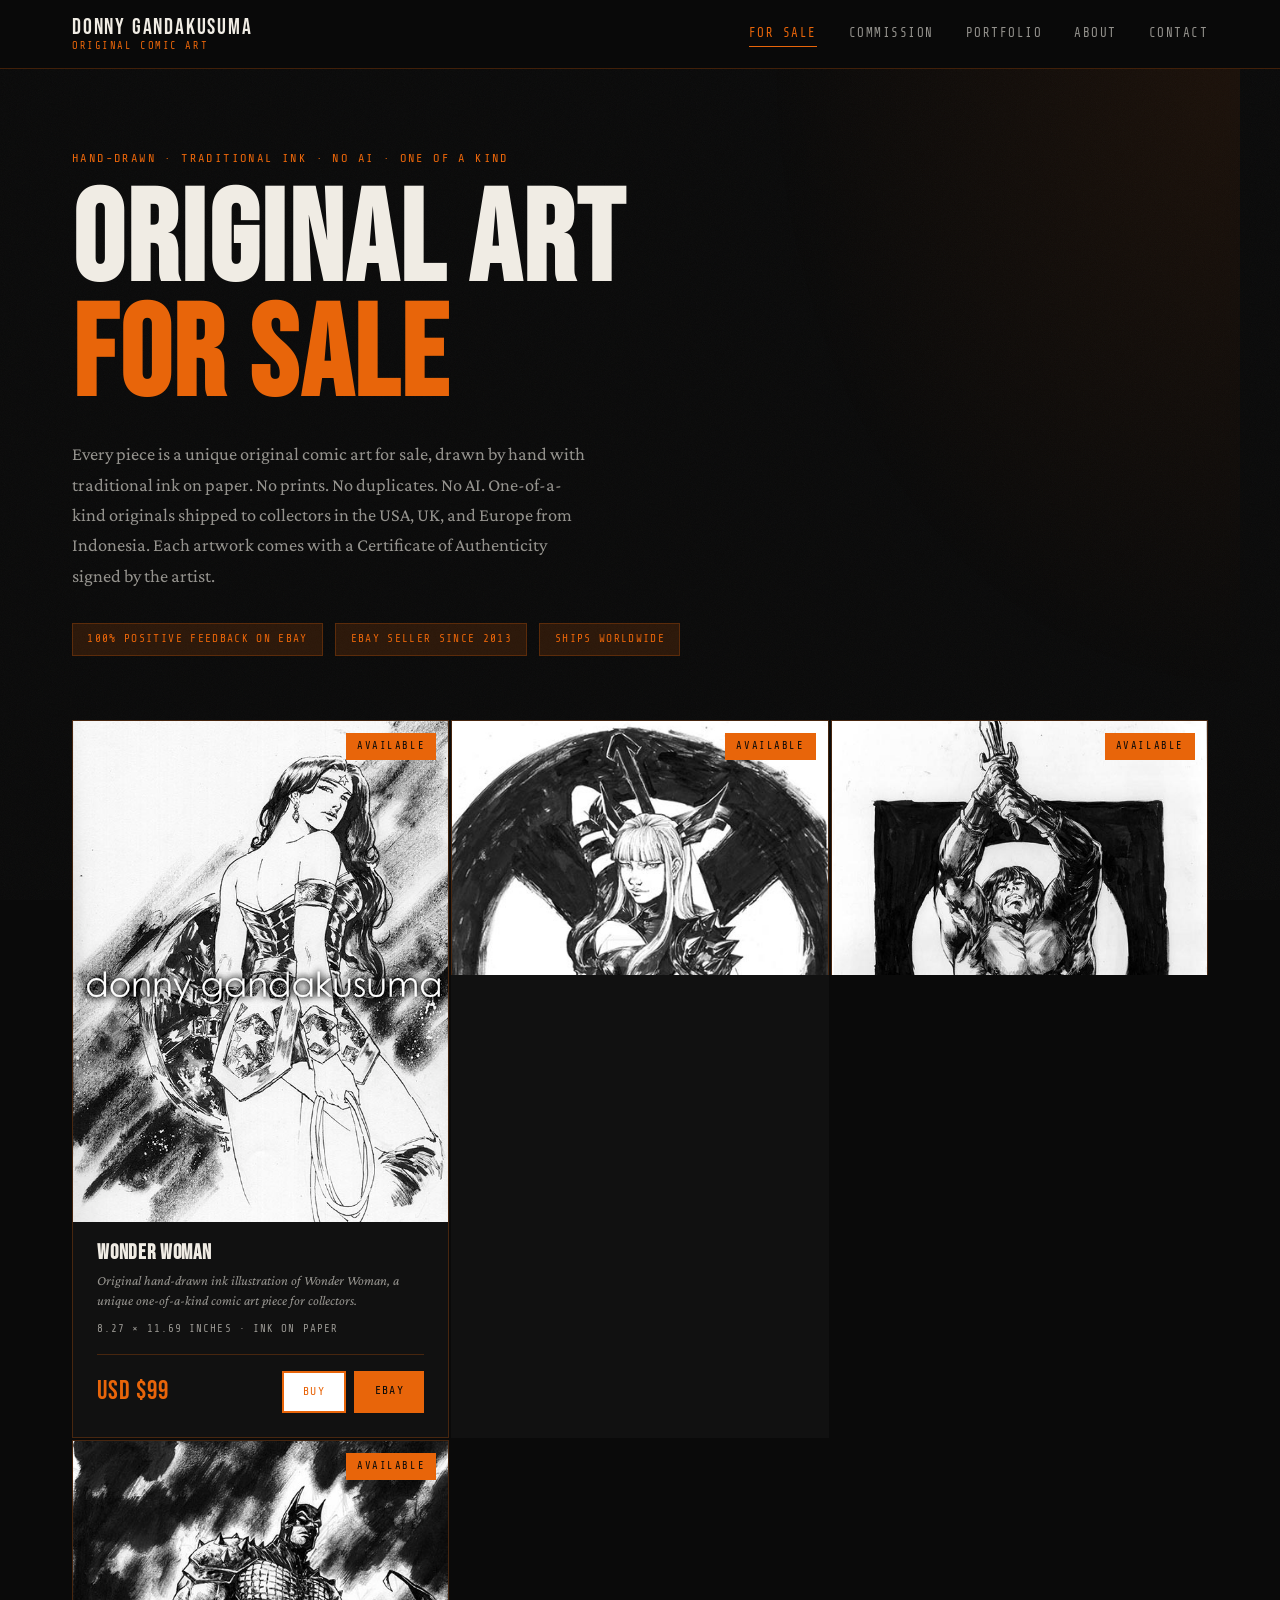
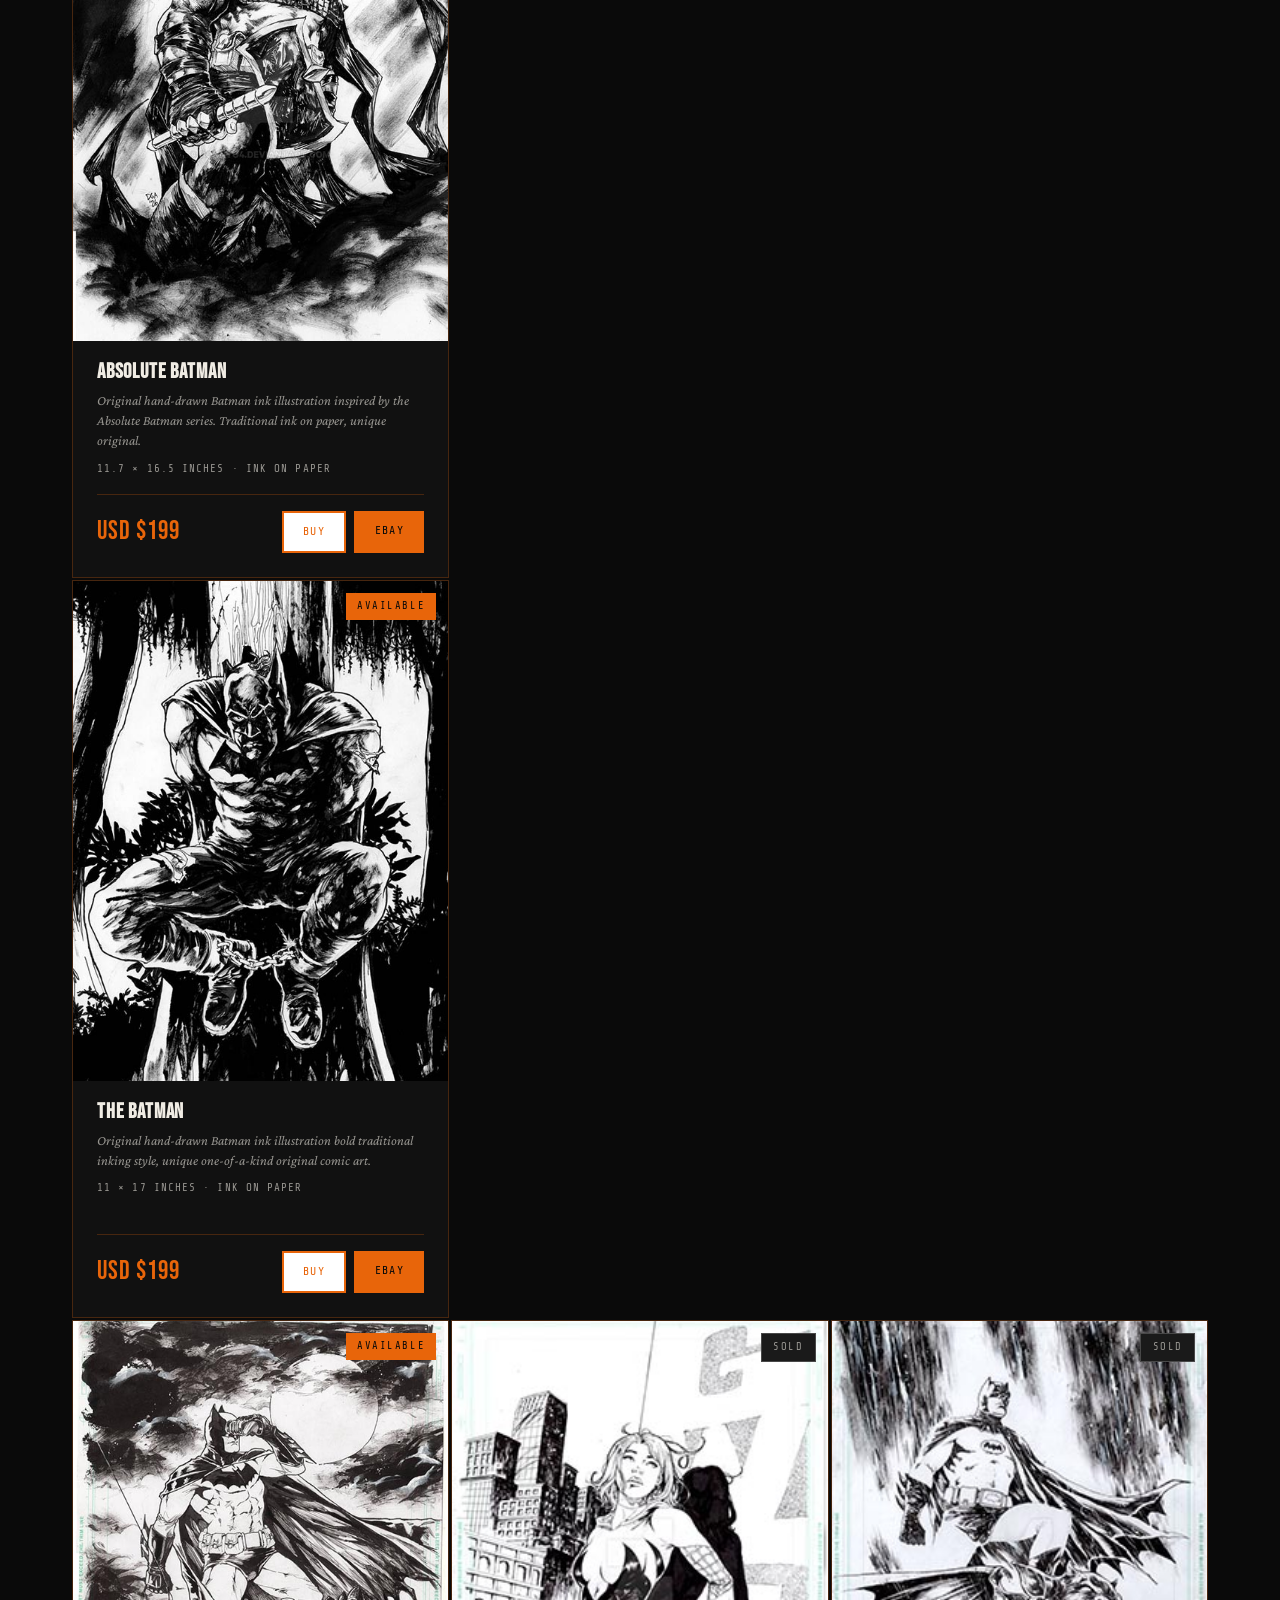
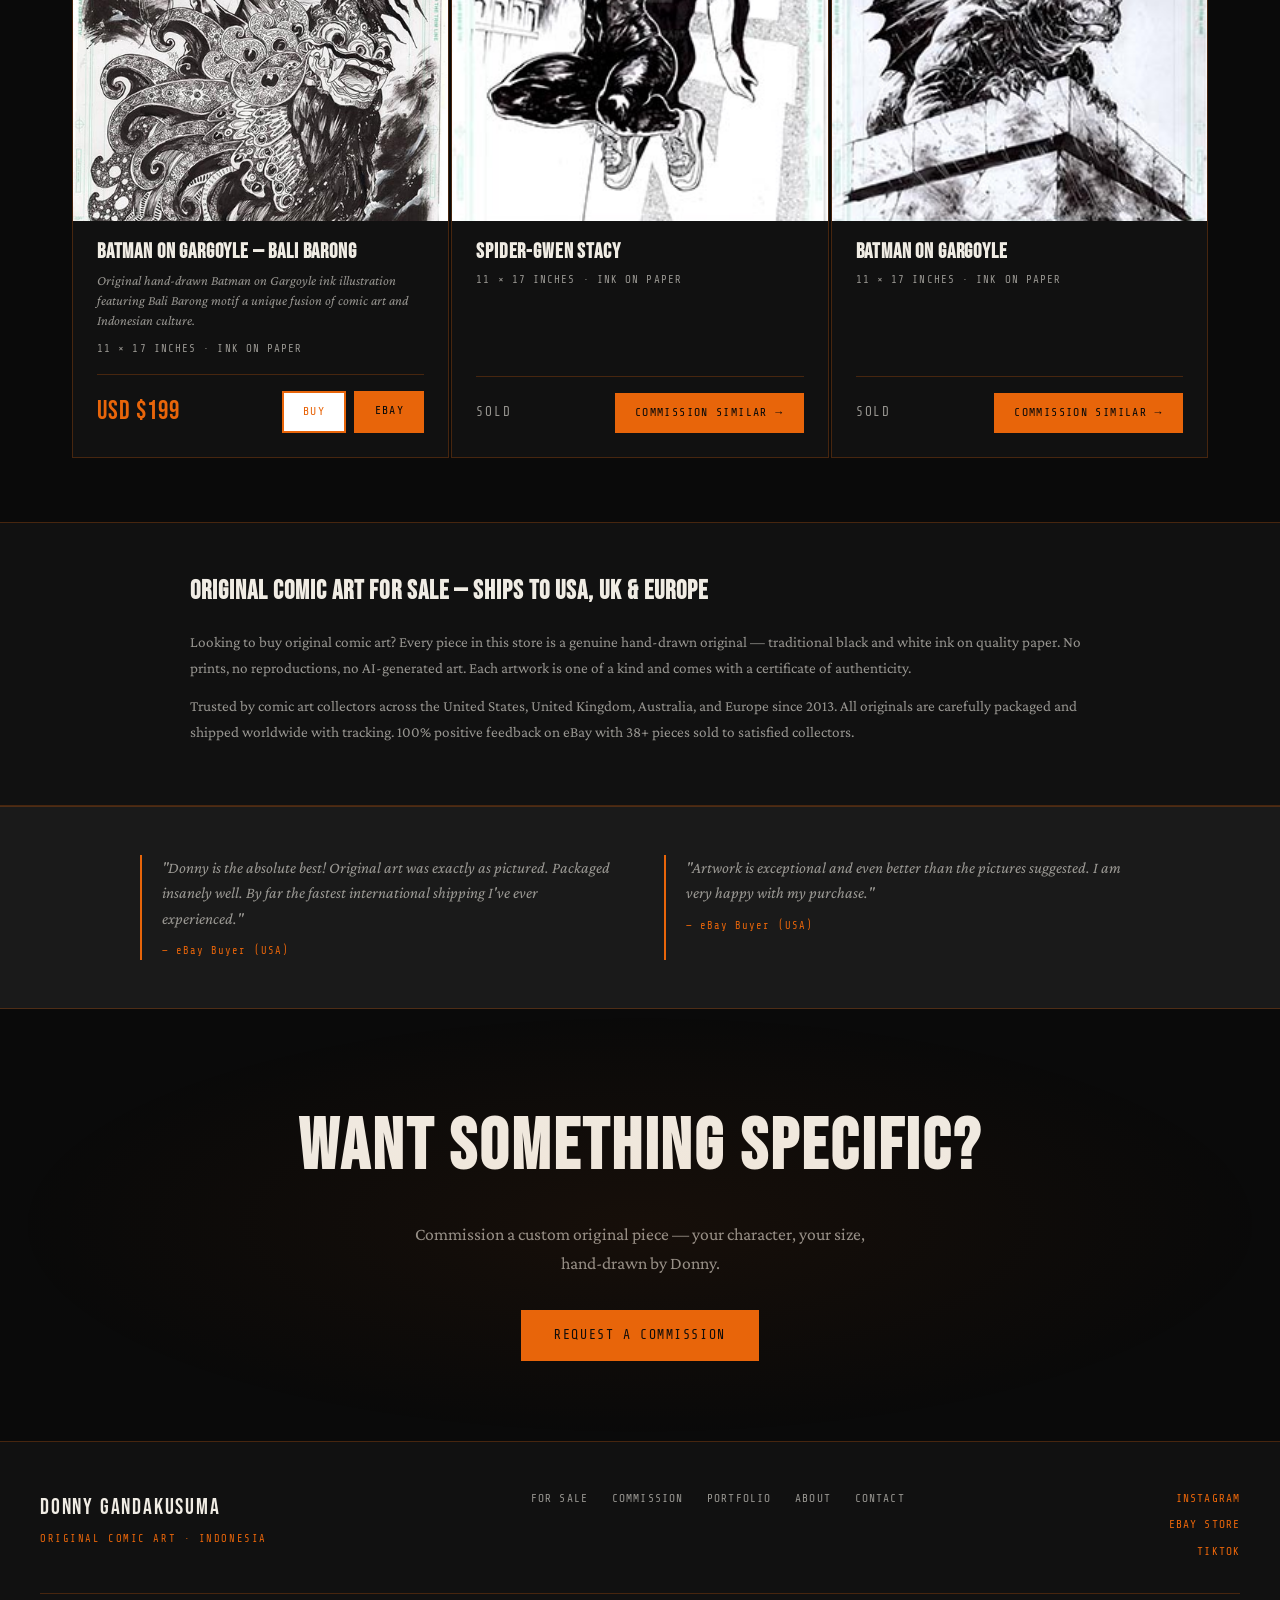
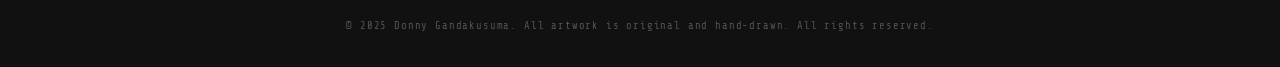
==== index.html @ 8a9cb4d5 "Add files via upload" ====
<!DOCTYPE html>
<html lang="en">
<head>
<meta charset="UTF-8">
<meta name="viewport" content="width=device-width, initial-scale=1.0">
<meta name="description" content="Buy original comic art for sale — hand-drawn ink illustrations by Donny Gandakusuma. Batman, Conan, Red Sonja, Supergirl and more. One-of-a-kind originals shipped to USA, UK and Europe. eBay seller since 2013 with 100% positive feedback.">
<meta name="keywords" content="original comic art for sale, buy comic art, hand drawn comic art, original ink art, batman original art, conan original art, red sonja art, superhero original art, comic art collector, traditional ink art, original art USA, original art Europe, commission comic art, donny gandakusuma">
<link rel="canonical" href="https://www.donnygandakusuma.com/">
<meta property="og:title" content="Original Comic Art For Sale | Donny Gandakusuma">
<meta property="og:description" content="Buy original hand-drawn comic art — Batman, Conan, Red Sonja and more. One-of-a-kind ink originals. Ships to USA, UK and Europe.">
<meta property="og:url" content="https://www.donnygandakusuma.com/">
<meta property="og:type" content="website">
<meta property="og:title" content="Donny Gandakusuma — Original Comic Art">
<meta property="og:description" content="Hand-drawn original ink art for collectors. No AI. No prints. One of a kind.">
<meta property="og:image" content="https://donnyg4.github.io/donnygandakusuma.com/images/batman-gargoyle.jpg">
<title>Original Comic Art For Sale | Hand-Drawn Ink Art | Donny Gandakusuma</title>

<link rel="icon" type="image/png" href="images/favicon.png">

<link rel="preconnect" href="https://fonts.googleapis.com">
<link href="https://fonts.googleapis.com/css2?family=Bebas+Neue&family=Crimson+Pro:ital,wght@0,400;0,600;1,400&family=Share+Tech+Mono&display=swap" rel="stylesheet">
<link rel="stylesheet" href="style.css">
<script async src="https://www.googletagmanager.com/gtag/js?id=G-JY4FN2Z0T6"></script>
<script>
  window.dataLayer = window.dataLayer || [];
  function gtag(){dataLayer.push(arguments);}
  gtag('js', new Date());
  gtag('config', 'G-JY4FN2Z0T6');
</script>
</head>
<body>

<div class="noise"></div>

<header>
  <div class="header-inner">
    <a href="index.html" class="logo">
      <span class="logo-main">DONNY GANDAKUSUMA</span>
      <span class="logo-sub">Original Comic Art</span>
    </a>
    <nav>
      <a href="index.html" class="active">For Sale</a>
      <a href="commission.html">Commission</a>
      <a href="portfolio.html">Portfolio</a>
      <a href="about.html">About</a>
      <a href="contact.html">Contact</a>
    </nav>
    <button class="nav-toggle" id="navToggle" aria-label="Open menu">☰</button>
  </div>
  <nav class="mobile-nav" id="mobileNav">
    <a href="index.html">For Sale</a>
    <a href="commission.html">Commission</a>
    <a href="portfolio.html">Portfolio</a>
    <a href="about.html">About</a>
    <a href="contact.html">Contact</a>
  </nav>
</header>

<main>
  <section class="hero">
    <div class="hero-text">
      <p class="hero-label">Hand-drawn · Traditional Ink · No AI · One of a kind</p>
      <h1>Original Art<br><span class="accent">For Sale</span></h1>
      <p class="hero-desc">Every piece is a unique original comic art for sale, drawn by hand with traditional ink on paper. No prints. No duplicates. No AI. One-of-a-kind originals shipped to collectors in the USA, UK, and Europe from Indonesia. Each artwork comes with a Certificate of Authenticity signed by the artist.</p>
    </div>
    <div class="hero-badges">
      <span>100% Positive Feedback on eBay</span>
      <span>eBay Seller Since 2013</span>
      <span>Ships Worldwide</span>
    </div>
  </section>

  <section class="sale-grid">

    <article class="art-card">
      <div class="art-img-wrap">
        <img src="images/Wonder Woman Original Art small.jpg" alt="Wonder Woman original comic art for sale — hand-drawn ink illustration by Donny Gandakusuma" loading="lazy">
        <span class="badge available">Available</span>
      </div>
      <div class="art-info">
        <h2>Wonder Woman</h2>
        <p class="art-desc">Original hand-drawn ink illustration of Wonder Woman, a unique one-of-a-kind comic art piece for collectors.</p>
        <p class="art-size">8.27 × 11.69 inches · Ink on paper</p>
        <div class="art-footer">
          <span class="price">USD $99</span>
          <div class="buy-btns">
            <a href="https://wa.me/628170910308?text=Hi%20Donny%2C%20I%27m%20interested%20in%20purchasing%20Wonder%20Woman%20original%20art." target="_blank" class="btn btn-wa">Buy</a>
            <a href="https://www.ebay.com/usr/donnygandakusuma" target="_blank" class="btn btn-ebay">eBay</a>
          </div>
        </div>
      </div>
    </article>

    <article class="art-card">
      <div class="art-img-wrap">
        <img src="images/magik.jpg" alt="Magik original comic art for sale — hand-drawn ink illustration by Donny Gandakusuma" loading="lazy">
        <span class="badge available">Available</span>
      </div>
      <div class="art-info">
        <h2>MAGIK</h2>
        <p class="art-desc">Original hand-drawn ink illustration of Magik (Illyana Rasputin) a unique one-of-a-kind comic art piece for collectors.</p>
        <p class="art-size">11.7 × 16.5 inches · Ink on paper</p>
        <div class="art-footer">
          <span class="price">USD $199</span>
          <div class="buy-btns">
            <a href="https://wa.me/628170910308?text=Hi%20Donny%2C%20I%27m%20interested%20in%20purchasing%20MAGIK%20original%20art." target="_blank" class="btn btn-wa">Buy</a>
            <a href="https://www.ebay.com/usr/donnygandakusuma" target="_blank" class="btn btn-ebay">eBay</a>
          </div>
        </div>
      </div>
    </article>

    <article class="art-card">
      <div class="art-img-wrap">
        <img src="images/conan.jpg" alt="Conan The Barbarian original comic art for sale — traditional ink on paper by Donny Gandakusuma" loading="lazy">
        <span class="badge available">Available</span>
      </div>
      <div class="art-info">
        <h2>Conan The Barbarian</h2>
        <p class="art-desc">Original hand-drawn ink illustration of Conan The Barbarian traditional black and white comic art, one of a kind.</p>
        <p class="art-size">11.7 × 16.5 inches · Ink on paper</p>
        <div class="art-footer">
          <span class="price">USD $199</span>
          <div class="buy-btns">
            <a href="https://wa.me/628170910308?text=Hi%20Donny%2C%20I%27m%20interested%20in%20purchasing%20Conan%20The%20Barbarian%20original%20art." target="_blank" class="btn btn-wa">Buy</a>
            <a href="https://www.ebay.com/usr/donnygandakusuma" target="_blank" class="btn btn-ebay">eBay</a>
          </div>
        </div>
      </div>
    </article>

    <article class="art-card">
      <div class="art-img-wrap">
        <img src="images/absolute-batman.jpg" alt="Absolute Batman original comic art for sale — hand-drawn ink illustration by Donny Gandakusuma" loading="lazy">
        <span class="badge available">Available</span>
      </div>
      <div class="art-info">
        <h2>Absolute Batman</h2>
        <p class="art-desc">Original hand-drawn Batman ink illustration inspired by the Absolute Batman series. Traditional ink on paper, unique original.</p>
        <p class="art-size">11.7 × 16.5 inches · Ink on paper</p>
        <div class="art-footer">
          <span class="price">USD $199</span>
          <div class="buy-btns">
            <a href="https://wa.me/628170910308?text=Hi%20Donny%2C%20I%27m%20interested%20in%20purchasing%20Absolute%20Batman%20original%20art." target="_blank" class="btn btn-wa">Buy</a>
            <a href="https://www.ebay.com/usr/donnygandakusuma" target="_blank" class="btn btn-ebay">eBay</a>
          </div>
        </div>
      </div>
    </article>

    <article class="art-card">
      <div class="art-img-wrap">
        <img src="images/supergirl.jpg" alt="Supergirl and Krypto original comic art for sale — traditional ink drawing by Donny Gandakusuma" loading="lazy">
        <span class="badge available">Available</span>
      </div>
      <div class="art-info">
        <h2>Supergirl &amp; Krypto</h2>
        <p class="art-desc">Original hand-drawn ink illustration of Supergirl and Krypto the Super-Dog unique original comic art for collectors.</p>
        <p class="art-size">11.7 × 16.5 inches · Ink on paper</p>
        <div class="art-footer">
          <span class="price">USD $199</span>
          <div class="buy-btns">
            <a href="https://wa.me/628170910308?text=Hi%20Donny%2C%20I%27m%20interested%20in%20purchasing%20Supergirl%20%26%20Krypto%20original%20art." target="_blank" class="btn btn-wa">Buy</a>
            <a href="https://www.ebay.com/usr/donnygandakusuma" target="_blank" class="btn btn-ebay">eBay</a>
          </div>
        </div>
      </div>
    </article>

    <article class="art-card">
      <div class="art-img-wrap">
        <img src="images/red-sonja.jpg" alt="Red Sonja original comic art for sale — hand-drawn ink illustration by Donny Gandakusuma" loading="lazy">
        <span class="badge available">Available</span>
      </div>
      <div class="art-info">
        <h2>Red Sonja</h2>
        <p class="art-desc">Original hand-drawn Red Sonja ink illustration traditional comic art style, unique original piece for fantasy and comic art collectors.</p>
        <p class="art-size">11 × 17 inches · Ink on paper</p>
        <div class="art-footer">
          <span class="price">USD $199</span>
          <div class="buy-btns">
            <a href="https://wa.me/628170910308?text=Hi%20Donny%2C%20I%27m%20interested%20in%20purchasing%20Red%20Sonja%20original%20art." target="_blank" class="btn btn-wa">Buy</a>
            <a href="https://www.ebay.com/usr/donnygandakusuma" target="_blank" class="btn btn-ebay">eBay</a>
          </div>
        </div>
      </div>
    </article>

    <article class="art-card">
      <div class="art-img-wrap">
        <img src="images/the-batman.jpg" alt="The Batman original comic art for sale — traditional ink on paper by Donny Gandakusuma" loading="lazy">
        <span class="badge available">Available</span>
      </div>
      <div class="art-info">
        <h2>The Batman</h2>
        <p class="art-desc">Original hand-drawn Batman ink illustration bold traditional inking style, unique one-of-a-kind original comic art.</p>
        <p class="art-size">11 × 17 inches · Ink on paper</p>
        <div class="art-footer">
          <span class="price">USD $199</span>
          <div class="buy-btns">
            <a href="https://wa.me/628170910308?text=Hi%20Donny%2C%20I%27m%20interested%20in%20purchasing%20The%20Batman%20original%20art." target="_blank" class="btn btn-wa">Buy</a>
            <a href="https://www.ebay.com/usr/donnygandakusuma" target="_blank" class="btn btn-ebay">eBay</a>
          </div>
        </div>
      </div>
    </article>

    <article class="art-card">
      <div class="art-img-wrap">
        <img src="images/wonder-woman.jpg" alt="Wonder Woman Golden Age original comic art for sale — hand-drawn ink by Donny Gandakusuma" loading="lazy">
        <span class="badge available">Available</span>
      </div>
      <div class="art-info">
        <h2>Wonder Woman — Golden Age</h2>
        <p class="art-desc">Original hand-drawn Wonder Woman ink illustration in Golden Age style unique original comic art for DC collectors.</p>
        <p class="art-size">11 × 17 inches · Ink on paper</p>
        <div class="art-footer">
          <span class="price">USD $199</span>
          <div class="buy-btns">
            <a href="https://wa.me/628170910308?text=Hi%20Donny%2C%20I%27m%20interested%20in%20purchasing%20Wonder%20Woman%20Golden%20Age%20original%20art." target="_blank" class="btn btn-wa">Buy</a>
            <a href="https://www.ebay.com/usr/donnygandakusuma" target="_blank" class="btn btn-ebay">eBay</a>
          </div>
        </div>
      </div>
    </article>

    <article class="art-card">
      <div class="art-img-wrap">
        <img src="images/batman-manbat.jpg" alt="Batman vs Man-Bat original comic art for sale — traditional ink drawing by Donny Gandakusuma" loading="lazy">
        <span class="badge available">Available</span>
      </div>
      <div class="art-info">
        <h2>Batman vs Man-Bat</h2>
        <p class="art-desc">Original hand-drawn Batman vs Man-Bat action scene traditional ink on paper, dynamic original comic art for collectors.</p>
        <p class="art-size">11 × 17 inches · Ink on paper</p>
        <div class="art-footer">
          <span class="price">USD $199</span>
          <div class="buy-btns">
            <a href="https://wa.me/628170910308?text=Hi%20Donny%2C%20I%27m%20interested%20in%20purchasing%20Batman%20vs%20Man-Bat%20original%20art." target="_blank" class="btn btn-wa">Buy</a>
            <a href="https://www.ebay.com/usr/donnygandakusuma" target="_blank" class="btn btn-ebay">eBay</a>
          </div>
        </div>
      </div>
    </article>

    <article class="art-card">
      <div class="art-img-wrap">
        <img src="images/batman-barong.jpg" alt="Batman on Gargoyle Bali Barong original comic art for sale — hand-drawn ink by Donny Gandakusuma" loading="lazy">
        <span class="badge available">Available</span>
      </div>
      <div class="art-info">
        <h2>Batman on Gargoyle — Bali Barong</h2>
        <p class="art-desc">Original hand-drawn Batman on Gargoyle ink illustration featuring Bali Barong motif a unique fusion of comic art and Indonesian culture.</p>
        <p class="art-size">11 × 17 inches · Ink on paper</p>
        <div class="art-footer">
          <span class="price">USD $199</span>
          <div class="buy-btns">
            <a href="https://wa.me/628170910308?text=Hi%20Donny%2C%20I%27m%20interested%20in%20purchasing%20Batman%20on%20Gargoyle%20Bali%20Barong%20original%20art." target="_blank" class="btn btn-wa">Buy</a>
            <a href="https://www.ebay.com/usr/donnygandakusuma" target="_blank" class="btn btn-ebay">eBay</a>
          </div>
        </div>
      </div>
    </article>

    <article class="art-card sold-card">
      <div class="art-img-wrap">
        <img src="images/spider-gwen.jpg" alt="Spider-Gwen Stacy original comic art — hand-drawn ink illustration by Donny Gandakusuma" loading="lazy">
        <span class="badge sold">Sold</span>
      </div>
      <div class="art-info">
        <h2>Spider-Gwen Stacy</h2>
        <p class="art-size">11 × 17 inches · Ink on paper</p>
        <div class="art-footer">
          <span class="price sold-price">SOLD</span>
          <a href="commission.html" class="btn btn-ebay">Commission Similar →</a>
        </div>
      </div>
    </article>

    <article class="art-card sold-card">
      <div class="art-img-wrap">
        <img src="images/batman-gargoyle.jpg" alt="Batman on Gargoyle Hellboy Head original comic art — traditional ink by Donny Gandakusuma" loading="lazy">
        <span class="badge sold">Sold</span>
      </div>
      <div class="art-info">
        <h2>Batman on Gargoyle</h2>
        <p class="art-size">11 × 17 inches · Ink on paper</p>
        <div class="art-footer">
          <span class="price sold-price">SOLD</span>
          <a href="commission.html" class="btn btn-ebay">Commission Similar →</a>
        </div>
      </div>
    </article>

  </section>

  <section class="seo-text">
    <div class="seo-inner">
      <h2>Original Comic Art For Sale — Ships to USA, UK &amp; Europe</h2>
      <p>Looking to buy original comic art? Every piece in this store is a genuine hand-drawn original — traditional black and white ink on quality paper. No prints, no reproductions, no AI-generated art. Each artwork is one of a kind and comes with a certificate of authenticity.</p>
      <p>Trusted by comic art collectors across the United States, United Kingdom, Australia, and Europe since 2013. All originals are carefully packaged and shipped worldwide with tracking. 100% positive feedback on eBay with 38+ pieces sold to satisfied collectors.</p>
    </div>
  </section>

  <section class="trust-strip">
    <div class="trust-inner">
      <blockquote>"Donny is the absolute best! Original art was exactly as pictured. Packaged insanely well. By far the fastest international shipping I've ever experienced."<cite>— eBay Buyer (USA)</cite></blockquote>
      <blockquote>"Artwork is exceptional and even better than the pictures suggested. I am very happy with my purchase."<cite>— eBay Buyer (USA)</cite></blockquote>
    </div>
  </section>

  <section class="cta-band">
    <h2>Want something specific?</h2>
    <p>Commission a custom original piece — your character, your size, hand-drawn by Donny.</p>
    <a href="commission.html" class="btn btn-large">Request a Commission</a>
  </section>

</main>

<footer>
  <div class="footer-inner">
    <div class="footer-brand">
      <span class="logo-main">DONNY GANDAKUSUMA</span>
      <span class="logo-sub">Original Comic Art · Indonesia</span>
    </div>
    <div class="footer-links">
      <a href="index.html">For Sale</a>
      <a href="commission.html">Commission</a>
      <a href="portfolio.html">Portfolio</a>
      <a href="about.html">About</a>
      <a href="contact.html">Contact</a>
    </div>
    <div class="footer-social">
      <a href="https://www.instagram.com/donnygandakusuma" target="_blank">Instagram</a>
      <a href="https://www.ebay.com/usr/donnygandakusuma" target="_blank">eBay Store</a>
      <a href="https://www.tiktok.com/@donny.gandakusuma" target="_blank">TikTok</a>
    </div>
  </div>
  <p class="footer-copy">© 2025 Donny Gandakusuma. All artwork is original and hand-drawn. All rights reserved.</p>
</footer>

<script>
document.addEventListener('DOMContentLoaded', function() {
  var btn = document.getElementById('navToggle');
  var nav = document.getElementById('mobileNav');
  if (btn && nav) {
    btn.addEventListener('click', function(e) {
      e.stopPropagation();
      nav.classList.toggle('open');
    });
    document.addEventListener('click', function(e) {
      if (!nav.contains(e.target) && e.target !== btn) {
        nav.classList.remove('open');
      }
    });
  }
});
</script>
</body>
</html>
---- style.css ----
/* ============================================
   DONNY GANDAKUSUMA — ORIGINAL COMIC ART
   Dark theme · Black & Orange · Comic Ink Style
   ============================================ */

:root {
  --black:    #0a0a0a;
  --black2:   #111111;
  --black3:   #1a1a1a;
  --orange:   #e8650a;
  --orange2:  #ff7a1a;
  --orange-dim: rgba(232, 101, 10, 0.15);
  --white:    #f0ece4;
  --white-dim: rgba(240, 236, 228, 0.6);
  --border:   rgba(232, 101, 10, 0.25);
  --font-display: 'Bebas Neue', sans-serif;
  --font-body:    'Crimson Pro', Georgia, serif;
  --font-mono:    'Share Tech Mono', monospace;
}

*, *::before, *::after { box-sizing: border-box; margin: 0; padding: 0; }

html { scroll-behavior: smooth; }

body {
  background: var(--black);
  color: var(--white);
  font-family: var(--font-body);
  font-size: 18px;
  line-height: 1.65;
  min-height: 100vh;
  overflow-x: hidden;
}

/* Noise texture overlay */
.noise {
  position: fixed;
  inset: 0;
  pointer-events: none;
  z-index: 0;
  opacity: 0.035;
  background-image: url("data:image/svg+xml,%3Csvg viewBox='0 0 256 256' xmlns='http://www.w3.org/2000/svg'%3E%3Cfilter id='noise'%3E%3CfeTurbulence type='fractalNoise' baseFrequency='0.9' numOctaves='4' stitchTiles='stitch'/%3E%3C/filter%3E%3Crect width='100%25' height='100%25' filter='url(%23noise)'/%3E%3C/svg%3E");
  background-size: 200px 200px;
}

img { display: block; max-width: 100%; }
a { color: inherit; text-decoration: none; }

.accent { color: var(--orange); }

/* ============================================
   HEADER
   ============================================ */

header {
  position: sticky;
  top: 0;
  z-index: 999;
  background: rgba(10, 10, 10, 0.95);
  backdrop-filter: blur(10px);
  border-bottom: 1px solid var(--border);
}

.header-inner {
  max-width: 1200px;
  margin: 0 auto;
  padding: 1rem 2rem;
  display: flex;
  align-items: center;
  justify-content: space-between;
  gap: 2rem;
}

.logo {
  display: flex;
  flex-direction: column;
  line-height: 1.1;
  flex-shrink: 0;
}

.logo-main {
  font-family: var(--font-display);
  font-size: 1.4rem;
  letter-spacing: 0.08em;
  color: var(--white);
}

.logo-sub {
  font-family: var(--font-mono);
  font-size: 0.65rem;
  color: var(--orange);
  letter-spacing: 0.15em;
  text-transform: uppercase;
}

header nav {
  display: flex;
  gap: 2rem;
  align-items: center;
}

header nav a {
  font-family: var(--font-mono);
  font-size: 0.78rem;
  letter-spacing: 0.12em;
  text-transform: uppercase;
  color: var(--white-dim);
  transition: color 0.2s;
  position: relative;
  padding-bottom: 2px;
}

header nav a::after {
  content: '';
  position: absolute;
  bottom: -2px;
  left: 0; right: 0;
  height: 1px;
  background: var(--orange);
  transform: scaleX(0);
  transition: transform 0.2s;
}

header nav a:hover,
header nav a.active {
  color: var(--orange);
}

header nav a.active::after,
header nav a:hover::after {
  transform: scaleX(1);
}

.nav-toggle {
  display: none;
  background: none;
  border: 1px solid var(--border);
  color: var(--white);
  font-size: 1.2rem;
  cursor: pointer;
  padding: 0.4rem 0.7rem;
  border-radius: 3px;
  position: relative;
  z-index: 200;
  min-width: 44px;
  min-height: 44px;
  -webkit-tap-highlight-color: transparent;
}

.mobile-nav {
  display: none;
  flex-direction: column;
  background: var(--black2);
  border-top: 1px solid var(--border);
  padding: 1rem 2rem;
  gap: 1rem;
}

.mobile-nav.open { display: flex; }

.mobile-nav a {
  font-family: var(--font-mono);
  font-size: 0.85rem;
  letter-spacing: 0.1em;
  text-transform: uppercase;
  color: var(--white-dim);
  padding: 0.5rem 0;
  border-bottom: 1px solid var(--border);
}

.mobile-nav a:hover { color: var(--orange); }

/* ============================================
   HERO
   ============================================ */

.hero {
  max-width: 1200px;
  margin: 0 auto;
  padding: 5rem 2rem 3rem;
  position: relative;
}

.hero::before {
  content: '';
  position: absolute;
  top: 0; right: 0;
  width: 40%;
  height: 100%;
  background: radial-gradient(ellipse at top right, rgba(232, 101, 10, 0.08) 0%, transparent 70%);
  pointer-events: none;
}

.hero-label {
  font-family: var(--font-mono);
  font-size: 0.75rem;
  letter-spacing: 0.2em;
  text-transform: uppercase;
  color: var(--orange);
  margin-bottom: 1rem;
}

.hero h1 {
  font-family: var(--font-display);
  font-size: clamp(4rem, 10vw, 8rem);
  line-height: 0.9;
  letter-spacing: 0.02em;
  margin-bottom: 1.5rem;
}

.hero-desc {
  font-size: 1.15rem;
  color: var(--white-dim);
  max-width: 520px;
  margin-bottom: 2rem;
}

.hero-badges {
  display: flex;
  flex-wrap: wrap;
  gap: 0.75rem;
}

.hero-badges span {
  font-family: var(--font-mono);
  font-size: 0.7rem;
  letter-spacing: 0.12em;
  text-transform: uppercase;
  padding: 0.4rem 0.9rem;
  border: 1px solid var(--border);
  color: var(--orange);
  background: var(--orange-dim);
}

/* ============================================
   PAGE HERO (inner pages)
   ============================================ */

.page-hero {
  max-width: 1200px;
  margin: 0 auto;
  padding: 4rem 2rem 3rem;
}

.page-hero h1 {
  font-family: var(--font-display);
  font-size: clamp(3.5rem, 8vw, 6.5rem);
  line-height: 0.9;
  letter-spacing: 0.02em;
  margin-bottom: 1.5rem;
}

.page-hero .hero-desc {
  max-width: 560px;
}

/* ============================================
   ART GRID
   ============================================ */

.sale-grid {
  max-width: 1200px;
  margin: 0 auto;
  padding: 1rem 2rem 4rem;
  display: grid;
  grid-template-columns: repeat(auto-fill, minmax(300px, 1fr));
  gap: 2px;
}

.art-card {
  background: var(--black2);
  border: 1px solid var(--border);
  display: flex;
  flex-direction: column;
  transition: border-color 0.3s, transform 0.2s;
  position: relative;
  overflow: hidden;
}

.art-card:hover {
  border-color: var(--orange);
  transform: translateY(-3px);
}

.art-card.sold-card {
  opacity: 0.6;
}

.art-card.sold-card:hover {
  opacity: 0.85;
}

.art-img-wrap {
  position: relative;
  overflow: hidden;
  aspect-ratio: 3/4;
  background: var(--black3);
}

.art-img-wrap img {
  width: 100%;
  height: 100%;
  object-fit: cover;
  transition: transform 0.4s ease;
}

.art-card:hover .art-img-wrap img {
  transform: scale(1.04);
}

.badge {
  position: absolute;
  top: 0.75rem;
  right: 0.75rem;
  font-family: var(--font-mono);
  font-size: 0.65rem;
  letter-spacing: 0.15em;
  text-transform: uppercase;
  padding: 0.3rem 0.7rem;
}

.badge.available {
  background: var(--orange);
  color: var(--black);
}

.badge.sold {
  background: var(--black3);
  border: 1px solid rgba(255,255,255,0.2);
  color: var(--white-dim);
}

.art-info {
  padding: 1.25rem 1.5rem 1.5rem;
  display: flex;
  flex-direction: column;
  flex: 1;
}

.art-info h2 {
  font-family: var(--font-display);
  font-size: 1.3rem;
  letter-spacing: 0.04em;
  line-height: 1.1;
  margin-bottom: 0.4rem;
}

.art-size {
  font-family: var(--font-mono);
  font-size: 0.68rem;
  letter-spacing: 0.1em;
  color: var(--white-dim);
  text-transform: uppercase;
  margin-bottom: auto;
  padding-bottom: 1rem;
}

.art-footer {
  display: flex;
  align-items: center;
  justify-content: space-between;
  padding-top: 1rem;
  border-top: 1px solid var(--border);
  gap: 0.75rem;
  flex-wrap: wrap;
}

.buy-btns {
  display: flex;
  gap: 0.5rem;
  flex-wrap: wrap;
}

/* WhatsApp button — white box, orange text */
.btn-wa {
  background: #ffffff !important;
  color: #e8650a !important;
  -webkit-text-fill-color: #e8650a !important;
  border: 2px solid #e8650a !important;
  font-size: 0.65rem;
  padding: 0.5rem 0.9rem;
}

.btn-wa:hover {
  background: #f5f5f5 !important;
  color: #e8650a !important;
  -webkit-text-fill-color: #e8650a !important;
}

/* eBay button — orange box, black text */
.btn-ebay {
  background: var(--orange);
  color: var(--black) !important;
  border: 1px solid var(--orange);
  font-size: 0.65rem;
  padding: 0.5rem 0.9rem;
}

.btn-ebay:hover {
  background: var(--orange2);
  border-color: var(--orange2);
}

.price {
  font-family: var(--font-display);
  font-size: 1.6rem;
  color: var(--orange);
  letter-spacing: 0.04em;
  line-height: 1;
}

.sold-price {
  font-family: var(--font-mono);
  font-size: 0.8rem;
  letter-spacing: 0.15em;
  color: var(--white-dim);
  text-transform: uppercase;
}

/* ============================================
   BUTTONS
   ============================================ */

.btn {
  display: inline-block;
  font-family: var(--font-mono);
  font-size: 0.72rem;
  letter-spacing: 0.12em;
  text-transform: uppercase;
  padding: 0.6rem 1.2rem;
  background: var(--orange);
  color: var(--black);
  -webkit-text-fill-color: var(--black);
  border: 1px solid var(--orange);
  cursor: pointer;
  transition: background 0.2s, color 0.2s;
  white-space: nowrap;
}

.btn:hover {
  background: var(--orange2);
  border-color: var(--orange2);
}

.btn-ghost {
  background: transparent;
  color: var(--orange);
  /* PERBAIKAN TOMBOL "REQUEST COMMISSION" AGAR TERLIHAT JELAS */
  -webkit-text-fill-color: var(--orange);
}

.btn-ghost:hover {
  background: var(--orange-dim);
}

.btn-large {
  font-size: 0.82rem;
  padding: 0.85rem 2rem;
}

.cta-row {
  display: flex;
  gap: 1rem;
  flex-wrap: wrap;
  justify-content: center;
}

/* ============================================
   TRUST STRIP
   ============================================ */

.trust-strip {
  background: var(--black3);
  border-top: 1px solid var(--border);
  border-bottom: 1px solid var(--border);
  padding: 3rem 2rem;
}

.trust-inner {
  max-width: 1000px;
  margin: 0 auto;
  display: grid;
  grid-template-columns: 1fr 1fr;
  gap: 3rem;
}

.trust-inner blockquote {
  font-style: italic;
  font-size: 1rem;
  color: var(--white-dim);
  line-height: 1.6;
  padding-left: 1.25rem;
  border-left: 2px solid var(--orange);
}

.trust-inner cite {
  display: block;
  margin-top: 0.75rem;
  font-family: var(--font-mono);
  font-size: 0.65rem;
  letter-spacing: 0.1em;
  color: var(--orange);
  font-style: normal;
}

/* ============================================
   CTA BAND
   ============================================ */

.cta-band {
  text-align: center;
  padding: 5rem 2rem;
  position: relative;
  overflow: hidden;
}

.cta-band::before {
  content: '';
  position: absolute;
  inset: 0;
  background: radial-gradient(ellipse at center, rgba(232, 101, 10, 0.06) 0%, transparent 70%);
  pointer-events: none;
}

.cta-band h2 {
  font-family: var(--font-display);
  font-size: clamp(2.5rem, 6vw, 4.5rem);
  letter-spacing: 0.04em;
  margin-bottom: 0.75rem;
}

.cta-band p {
  color: var(--white-dim);
  font-size: 1.1rem;
  margin-bottom: 2rem;
  max-width: 480px;
  margin-left: auto;
  margin-right: auto;
}

/* ============================================
   COMMISSION PAGE
   ============================================ */

.commission-layout {
  max-width: 1200px;
  margin: 0 auto;
  padding: 2rem 2rem 4rem;
  display: grid;
  grid-template-columns: 1fr 1fr;
  gap: 4rem;
}

.pricing-block h2,
.process-block h2 {
  font-family: var(--font-display);
  font-size: 2rem;
  letter-spacing: 0.06em;
  margin-bottom: 1.5rem;
  padding-bottom: 0.75rem;
  border-bottom: 1px solid var(--border);
}

.price-table {
  display: flex;
  flex-direction: column;
  gap: 0;
  margin-bottom: 1.5rem;
}

.price-row {
  display: grid;
  grid-template-columns: 1fr auto;
  grid-template-rows: auto auto;
  padding: 1rem 0;
  border-bottom: 1px solid var(--border);
  gap: 0.2rem 1rem;
}

.price-label {
  font-size: 1rem;
  font-weight: 600;
  grid-column: 1;
  grid-row: 1;
}

.price-val {
  font-family: var(--font-display);
  font-size: 1.4rem;
  letter-spacing: 0.04em;
  grid-column: 2;
  grid-row: 1 / 3;
  align-self: center;
  white-space: nowrap;
}

.price-note {
  font-family: var(--font-mono);
  font-size: 0.65rem;
  letter-spacing: 0.08em;
  color: var(--white-dim);
  text-transform: uppercase;
  grid-column: 1;
  grid-row: 2;
}

.price-note-global {
  font-size: 0.9rem;
  color: var(--white-dim);
  line-height: 1.5;
  font-style: italic;
}

.process-steps {
  list-style: none;
  display: flex;
  flex-direction: column;
  gap: 0;
}

.process-steps li {
  display: flex;
  gap: 1.25rem;
  padding: 1.5rem 0;
  border-bottom: 1px solid var(--border);
  align-items: flex-start;
}

.step-num {
  font-family: var(--font-display);
  font-size: 2rem;
  color: var(--orange);
  opacity: 0.5;
  line-height: 1;
  flex-shrink: 0;
  min-width: 2.5rem;
}

.process-steps strong {
  display: block;
  font-size: 1rem;
  font-weight: 600;
  margin-bottom: 0.35rem;
}

.process-steps p {
  font-size: 0.95rem;
  color: var(--white-dim);
  line-height: 1.55;
}

.commission-gallery {
  max-width: 1200px;
  margin: 0 auto;
  padding: 0 2rem 4rem;
}

.commission-gallery h2 {
  font-family: var(--font-display);
  font-size: 2rem;
  letter-spacing: 0.06em;
  margin-bottom: 1.5rem;
  padding-bottom: 0.75rem;
  border-bottom: 1px solid var(--border);
}

.gallery-grid {
  display: grid;
  grid-template-columns: repeat(auto-fill, minmax(260px, 1fr));
  gap: 2px;
}

.gallery-grid img {
  width: 100%;
  aspect-ratio: 3/4;
  object-fit: cover;
  filter: grayscale(20%);
  transition: filter 0.3s, transform 0.3s;
}

.gallery-grid img:hover {
  filter: grayscale(0%);
  transform: scale(1.02);
  position: relative;
  z-index: 1;
}

/* ============================================
   ABOUT PAGE
   ============================================ */

.about-layout {
  max-width: 1100px;
  margin: 0 auto;
  padding: 2rem 2rem 4rem;
  display: grid;
  grid-template-columns: 340px 1fr;
  gap: 4rem;
  align-items: start;
}

.about-photo img {
  width: 100%;
  aspect-ratio: 3/4;
  object-fit: cover;
  border: 1px solid var(--border);
  filter: grayscale(30%) contrast(1.1);
}

.about-stats {
  display: grid;
  grid-template-columns: 1fr 1fr 1fr;
  gap: 1px;
  margin-top: 2px;
}

.stat {
  background: var(--black2);
  border: 1px solid var(--border);
  padding: 1rem 0.75rem;
  display: flex;
  flex-direction: column;
  align-items: center;
  text-align: center;
}

.stat-num {
  font-family: var(--font-display);
  font-size: 2rem;
  line-height: 1;
}

.stat-label {
  font-family: var(--font-mono);
  font-size: 0.58rem;
  letter-spacing: 0.08em;
  text-transform: uppercase;
  color: var(--white-dim);
  margin-top: 0.3rem;
  line-height: 1.3;
  text-align: center;
}

.about-lead {
  font-size: 1.25rem;
  font-weight: 600;
  line-height: 1.5;
  margin-bottom: 1.25rem;
  color: var(--white);
}

.about-text p {
  color: var(--white-dim);
  margin-bottom: 1rem;
  font-size: 1rem;
}

.about-cta-row {
  display: flex;
  gap: 1rem;
  margin-top: 2rem;
  flex-wrap: wrap;
}

.credentials {
  background: var(--black2);
  border-top: 1px solid var(--border);
  border-bottom: 1px solid var(--border);
  padding: 4rem 2rem;
}

.credentials h2 {
  font-family: var(--font-display);
  font-size: 2rem;
  letter-spacing: 0.06em;
  text-align: center;
  margin-bottom: 2.5rem;
}

.reviews-grid {
  max-width: 1100px;
  margin: 0 auto;
  display: grid;
  grid-template-columns: repeat(auto-fill, minmax(260px, 1fr));
  gap: 1.5rem;
}

.review-card {
  background: var(--black3);
  border: 1px solid var(--border);
  border-left: 3px solid var(--orange);
  padding: 1.5rem;
}

.review-card p {
  font-style: italic;
  font-size: 0.95rem;
  line-height: 1.6;
  color: var(--white-dim);
  margin-bottom: 1rem;
}

.review-card cite {
  font-family: var(--font-mono);
  font-size: 0.65rem;
  letter-spacing: 0.1em;
  color: var(--orange);
  font-style: normal;
  text-transform: uppercase;
}

/* ============================================
   CONTACT PAGE
   ============================================ */

.contact-layout {
  max-width: 1100px;
  margin: 0 auto;
  padding: 2rem 2rem 5rem;
  display: grid;
  grid-template-columns: 1fr 380px;
  gap: 4rem;
  align-items: start;
}

.contact-channels {
  display: flex;
  flex-direction: column;
  gap: 1px;
}

.contact-card {
  display: flex;
  gap: 1.25rem;
  padding: 1.5rem;
  background: var(--black2);
  border: 1px solid var(--border);
  transition: border-color 0.2s, background 0.2s;
  align-items: flex-start;
}

.contact-card:hover {
  border-color: var(--orange);
  background: var(--black3);
}

.contact-icon {
  font-size: 1.6rem;
  flex-shrink: 0;
  margin-top: 0.1rem;
}

.contact-card strong {
  display: block;
  font-family: var(--font-display);
  font-size: 1.2rem;
  letter-spacing: 0.04em;
  margin-bottom: 0.35rem;
}

.contact-card p {
  font-size: 0.92rem;
  color: var(--white-dim);
  line-height: 1.55;
  margin-bottom: 0.5rem;
}

.contact-link {
  font-family: var(--font-mono);
  font-size: 0.68rem;
  letter-spacing: 0.08em;
  color: var(--orange);
  text-transform: uppercase;
}

.contact-info-box {
  background: var(--black2);
  border: 1px solid var(--border);
  padding: 2rem;
  position: sticky;
  top: 90px;
}

.contact-info-box h2 {
  font-family: var(--font-display);
  font-size: 1.7rem;
  letter-spacing: 0.04em;
  margin-bottom: 1rem;
  padding-bottom: 0.75rem;
  border-bottom: 1px solid var(--border);
}

.contact-info-box p {
  font-size: 0.95rem;
  color: var(--white-dim);
  margin-bottom: 0.75rem;
}

.contact-list {
  list-style: none;
  margin-bottom: 1rem;
}

.contact-list li {
  font-size: 0.92rem;
  color: var(--white-dim);
  padding: 0.4rem 0;
  border-bottom: 1px solid rgba(255,255,255,0.05);
  padding-left: 1rem;
  position: relative;
}

.contact-list li::before {
  content: '—';
  position: absolute;
  left: 0;
  color: var(--orange);
  font-size: 0.8rem;
}

/* ============================================
   FOOTER
   ============================================ */

footer {
  background: var(--black2);
  border-top: 1px solid var(--border);
  padding: 3rem 2rem 2rem;
}

.footer-inner {
  max-width: 1200px;
  margin: 0 auto;
  display: grid;
  grid-template-columns: auto 1fr auto;
  gap: 3rem;
  align-items: start;
  padding-bottom: 2rem;
  border-bottom: 1px solid var(--border);
  margin-bottom: 1.5rem;
}

.footer-brand {
  display: flex;
  flex-direction: column;
  gap: 0.25rem;
}

.footer-links {
  display: flex;
  flex-wrap: wrap;
  gap: 1.5rem;
  align-items: center;
  justify-content: center;
}

.footer-links a {
  font-family: var(--font-mono);
  font-size: 0.7rem;
  letter-spacing: 0.1em;
  text-transform: uppercase;
  color: var(--white-dim);
  transition: color 0.2s;
}

.footer-links a:hover { color: var(--orange); }

.footer-social {
  display: flex;
  flex-direction: column;
  gap: 0.5rem;
  align-items: flex-end;
}

.footer-social a {
  font-family: var(--font-mono);
  font-size: 0.7rem;
  letter-spacing: 0.1em;
  text-transform: uppercase;
  color: var(--orange);
  transition: opacity 0.2s;
}

.footer-social a:hover { opacity: 0.7; }

.footer-copy {
  max-width: 1200px;
  margin: 0 auto;
  font-family: var(--font-mono);
  font-size: 0.65rem;
  letter-spacing: 0.08em;
  color: rgba(240, 236, 228, 0.3);
  text-align: center;
}

/* ============================================
   ANIMATIONS
   ============================================ */

@keyframes fadeUp {
  from { opacity: 0; transform: translateY(20px); }
  to   { opacity: 1; transform: translateY(0); }
}

.hero, .page-hero {
  animation: fadeUp 0.6s ease both;
}

.art-card {
  animation: fadeUp 0.5s ease both;
}

.art-card:nth-child(1) { animation-delay: 0.05s; }
.art-card:nth-child(2) { animation-delay: 0.1s; }
.art-card:nth-child(3) { animation-delay: 0.15s; }
.art-card:nth-child(4) { animation-delay: 0.2s; }
.art-card:nth-child(5) { animation-delay: 0.25s; }
.art-card:nth-child(6) { animation-delay: 0.3s; }

/* ============================================
   RESPONSIVE
   ============================================ */

@media (max-width: 900px) {
  /* PERBAIKAN MENU MOBILE: Hanya menyembunyikan navigasi khusus Desktop */
  .header-inner nav { display: none; }
  .nav-toggle { display: block; }

  .commission-layout,
  .about-layout,
  .contact-layout {
    grid-template-columns: 1fr;
    gap: 2.5rem;
  }

  .about-photo { max-width: 340px; }

  .trust-inner {
    grid-template-columns: 1fr;
    gap: 2rem;
  }

  .footer-inner {
    grid-template-columns: 1fr;
    gap: 1.5rem;
  }

  .footer-social {
    align-items: flex-start;
    flex-direction: row;
    flex-wrap: wrap;
    gap: 1rem;
  }

  .contact-info-box {
    position: static;
  }
}

@media (max-width: 600px) {
  .hero h1, .page-hero h1 {
    font-size: 3.5rem;
  }

  .sale-grid {
    grid-template-columns: 1fr;
    gap: 1px;
  }

  .header-inner {
    padding: 0.85rem 1rem;
  }

  .hero, .page-hero {
    padding: 3rem 1rem 2rem;
  }

  .about-stats {
    grid-template-columns: 1fr 1fr 1fr;
  }
}

/* ============================================
   SEO TEXT SECTION
   ============================================ */
.seo-text {
  background: var(--black2);
  border-top: 1px solid var(--border);
  border-bottom: 1px solid var(--border);
  padding: 3rem 2rem;
}

.seo-inner {
  max-width: 900px;
  margin: 0 auto;
}

.seo-inner h2 {
  font-family: var(--font-display);
  font-size: 1.6rem;
  letter-spacing: 0.04em;
  margin-bottom: 1rem;
  color: var(--white);
}

.seo-inner p {
  font-size: 0.95rem;
  color: var(--white-dim);
  line-height: 1.7;
  margin-bottom: 0.75rem;
}

.art-desc {
  font-size: 0.85rem;
  color: var(--white-dim);
  line-height: 1.5;
  margin-bottom: 0.5rem;
  font-style: italic;
}
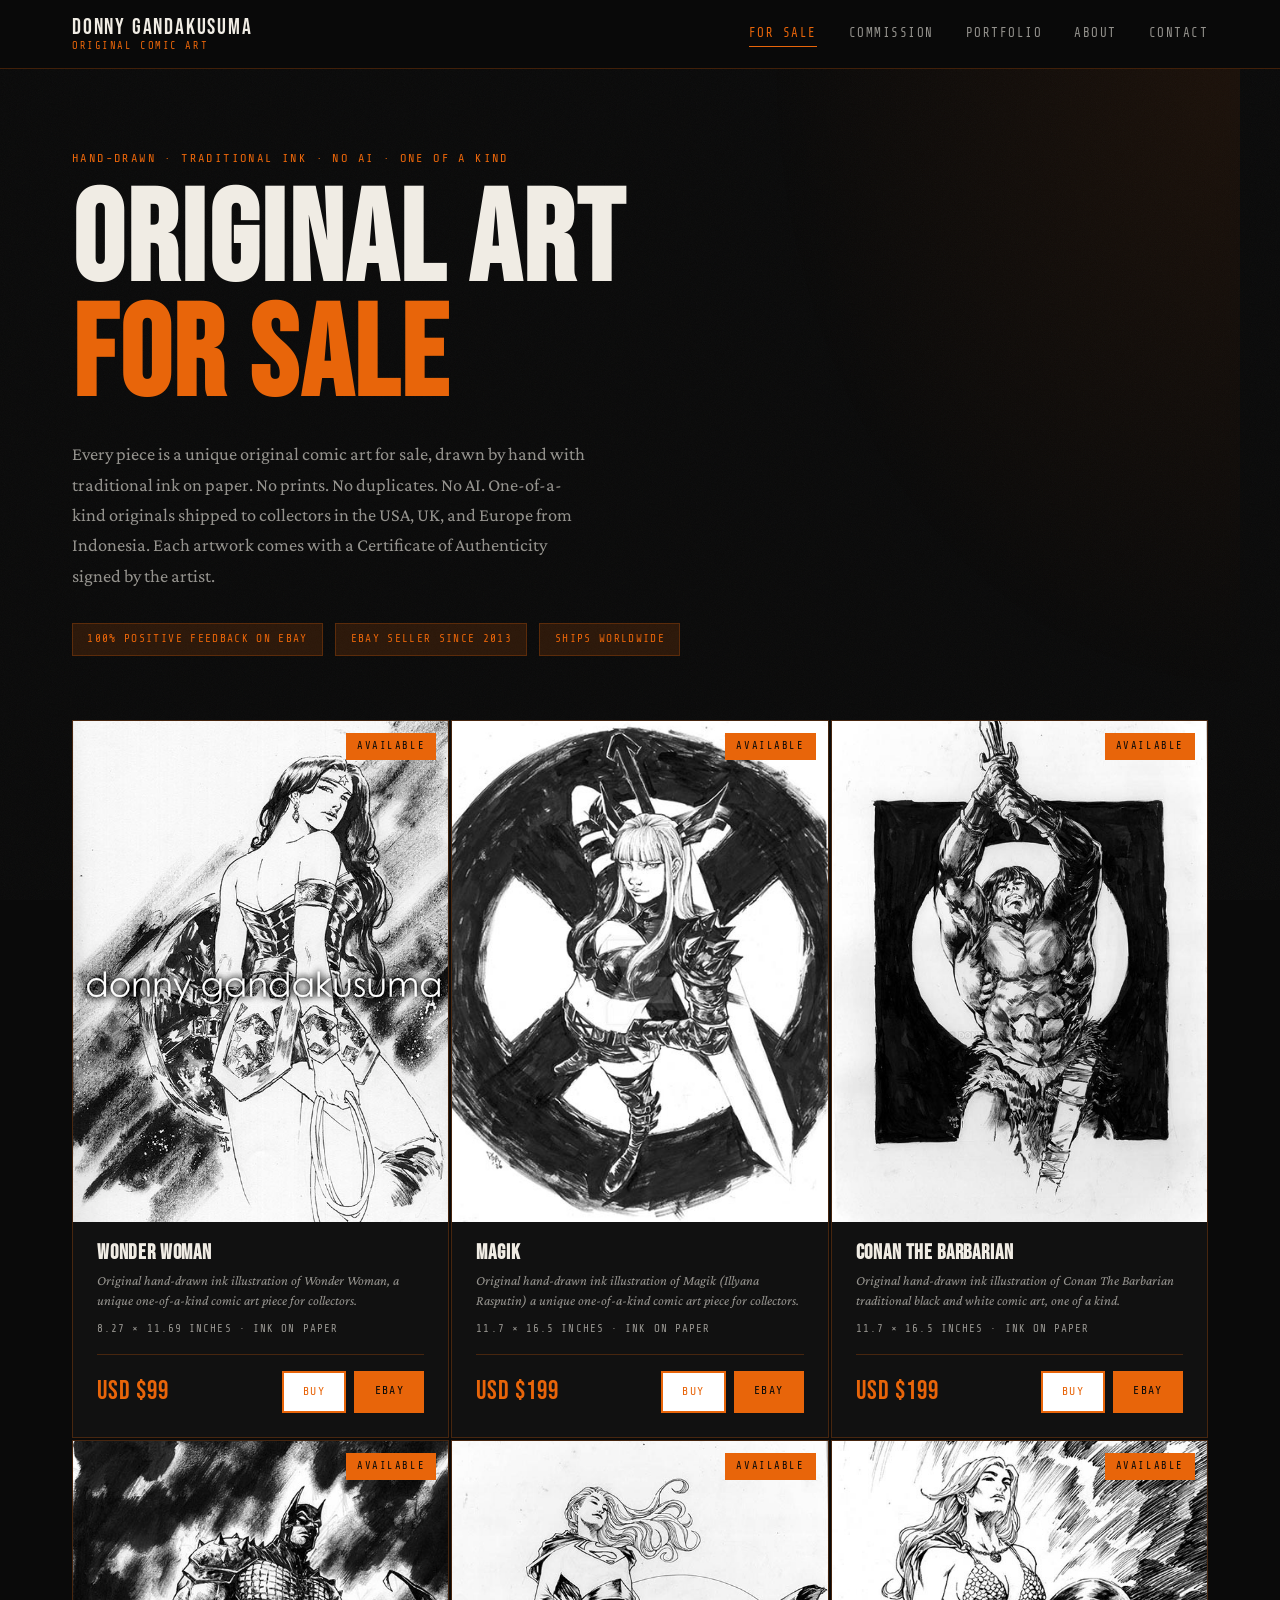
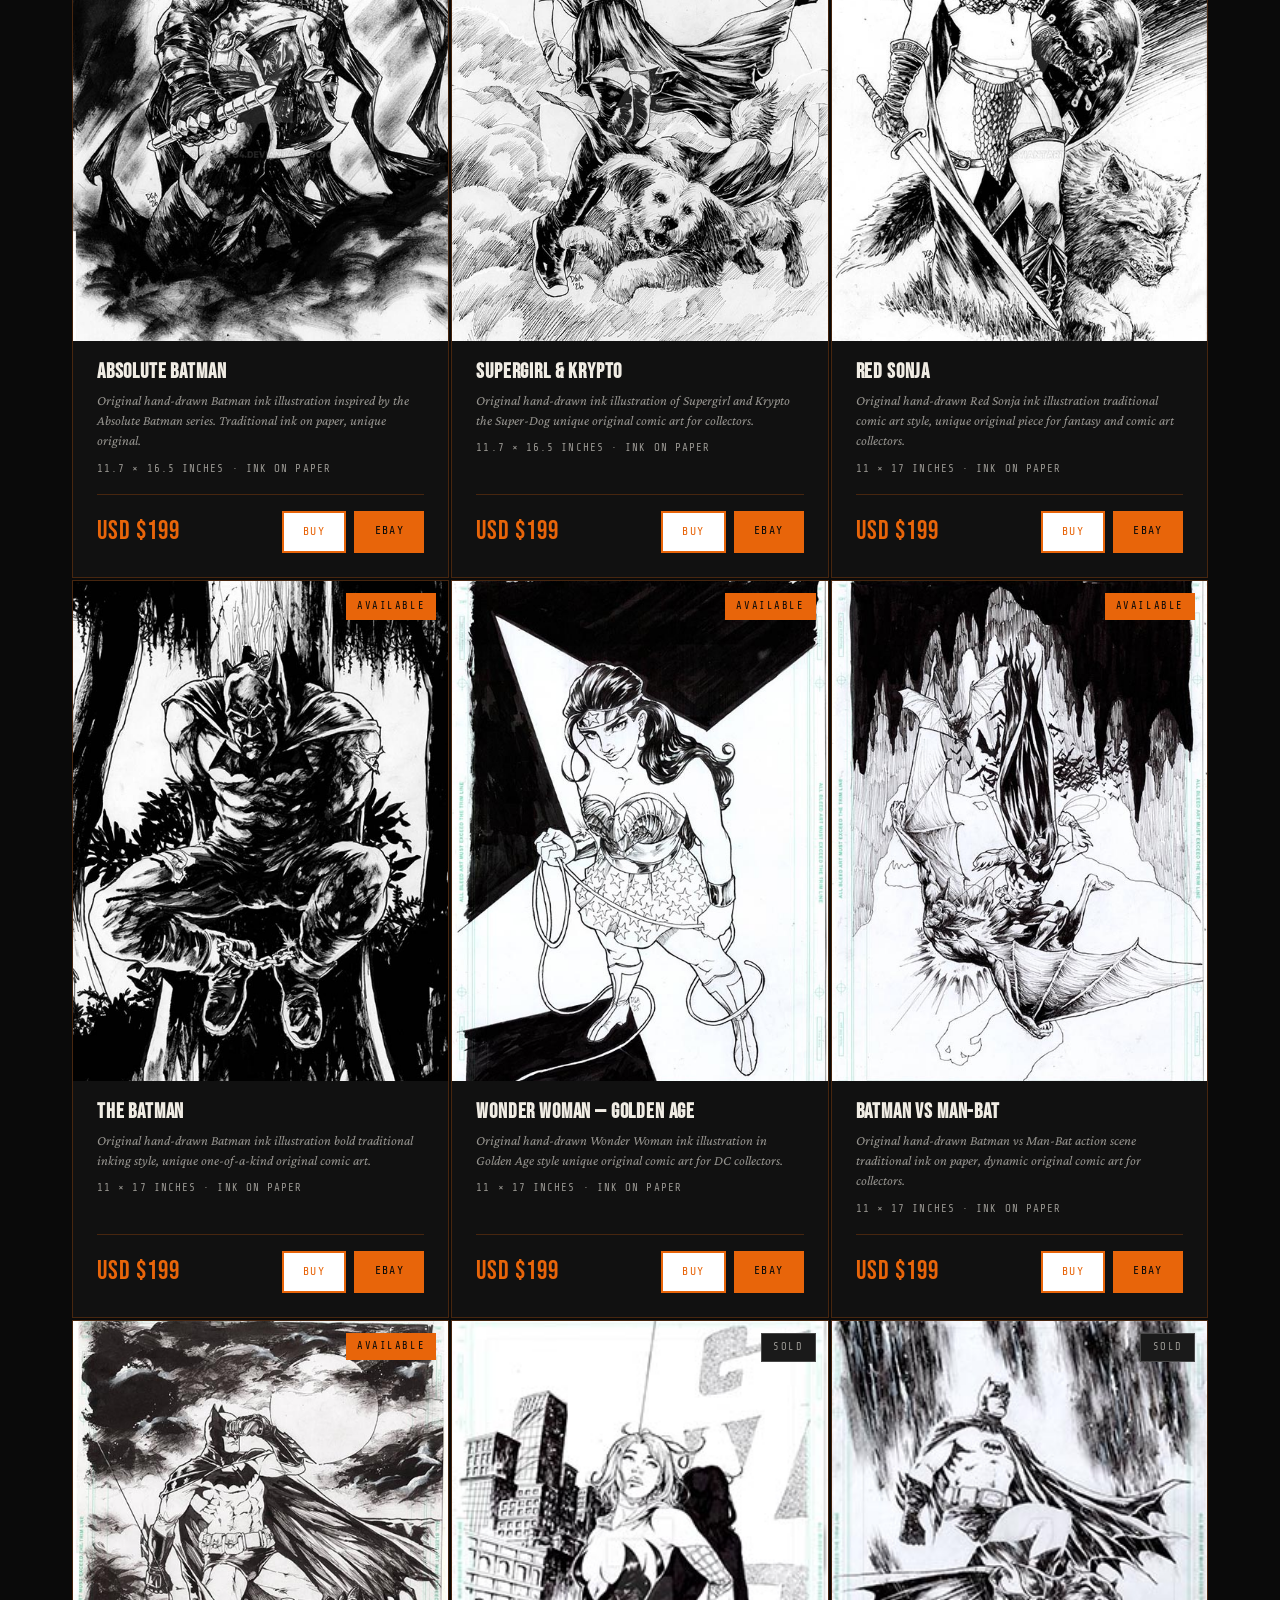
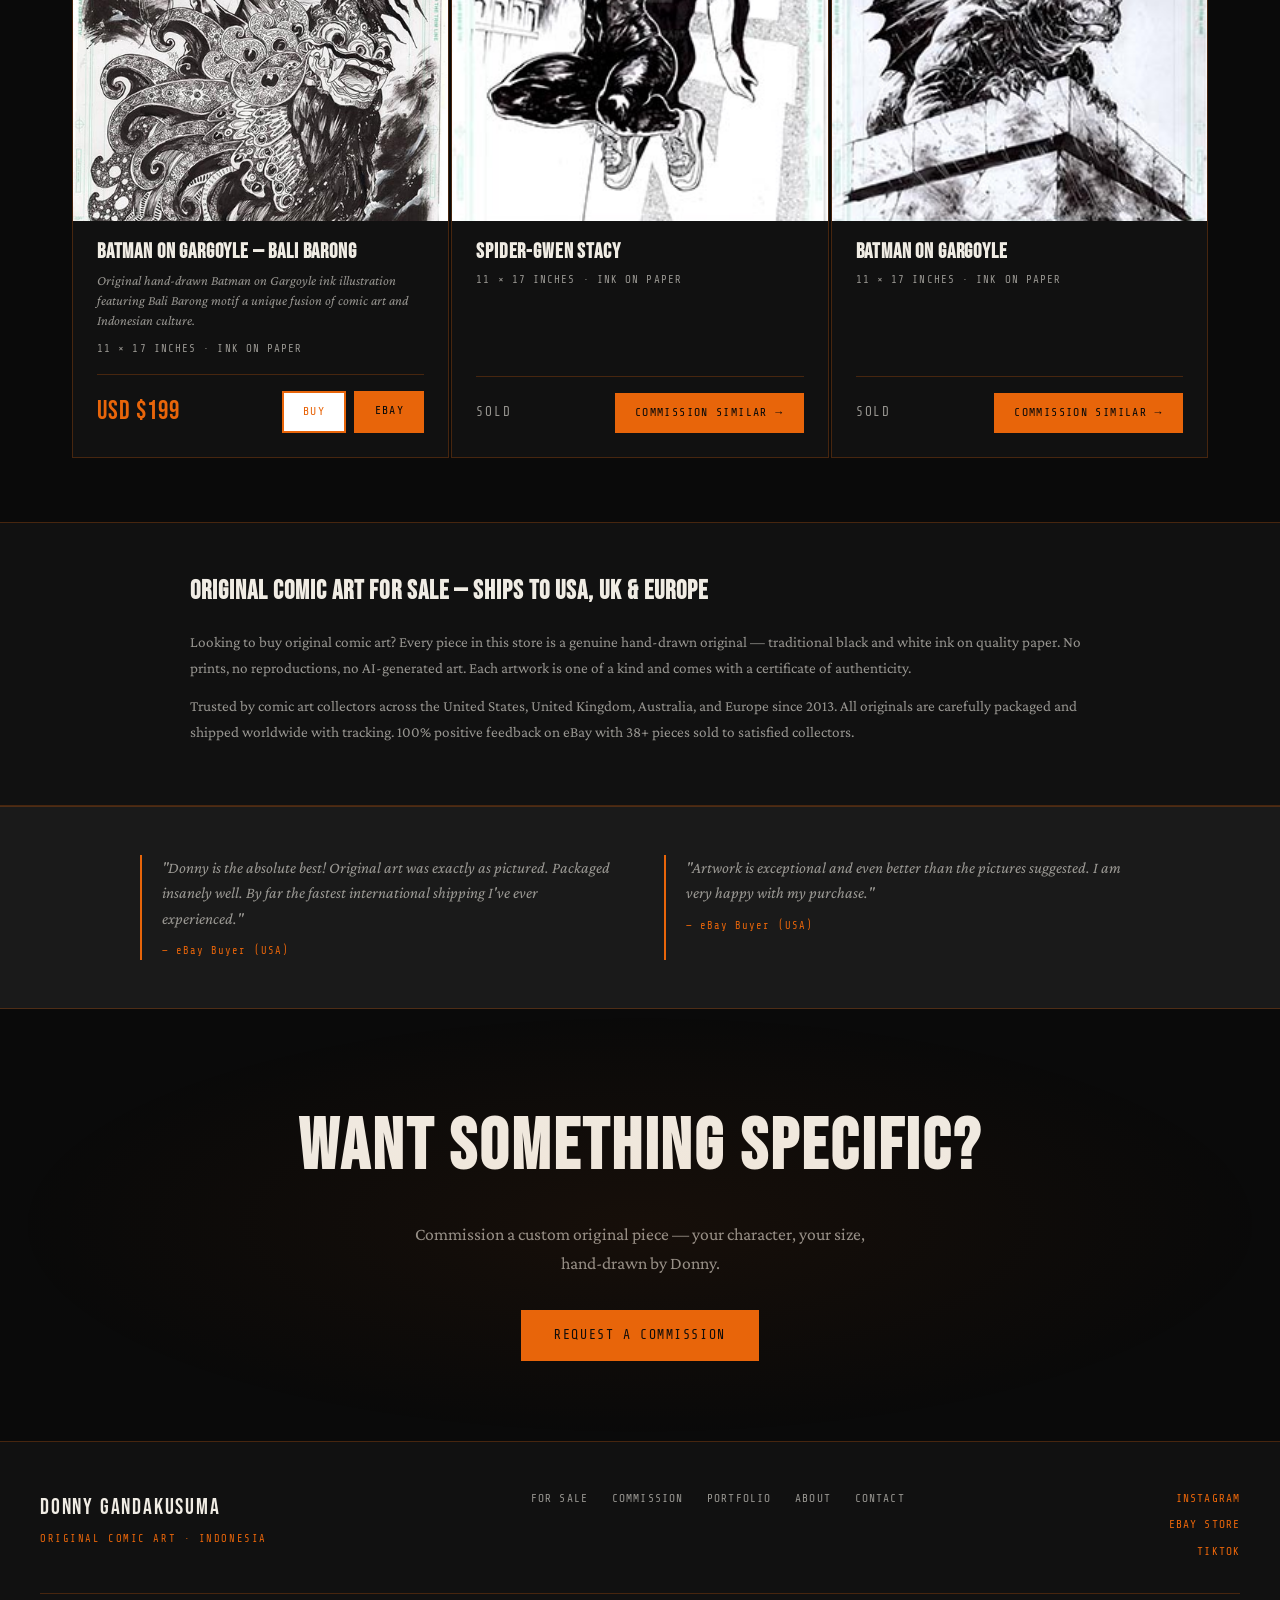
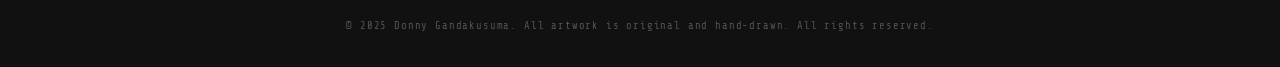
==== commit f3c81b45: "Add files via upload" ====
--- a/index.html
+++ b/index.html
@@ -27,6 +27,7 @@
   gtag('js', new Date());
   gtag('config', 'G-JY4FN2Z0T6');
 </script>
+<meta name="p:domain_verify" content="7aad872e1aaa33866ecfa6ff37c141c2"/>
 </head>
 <body>
 
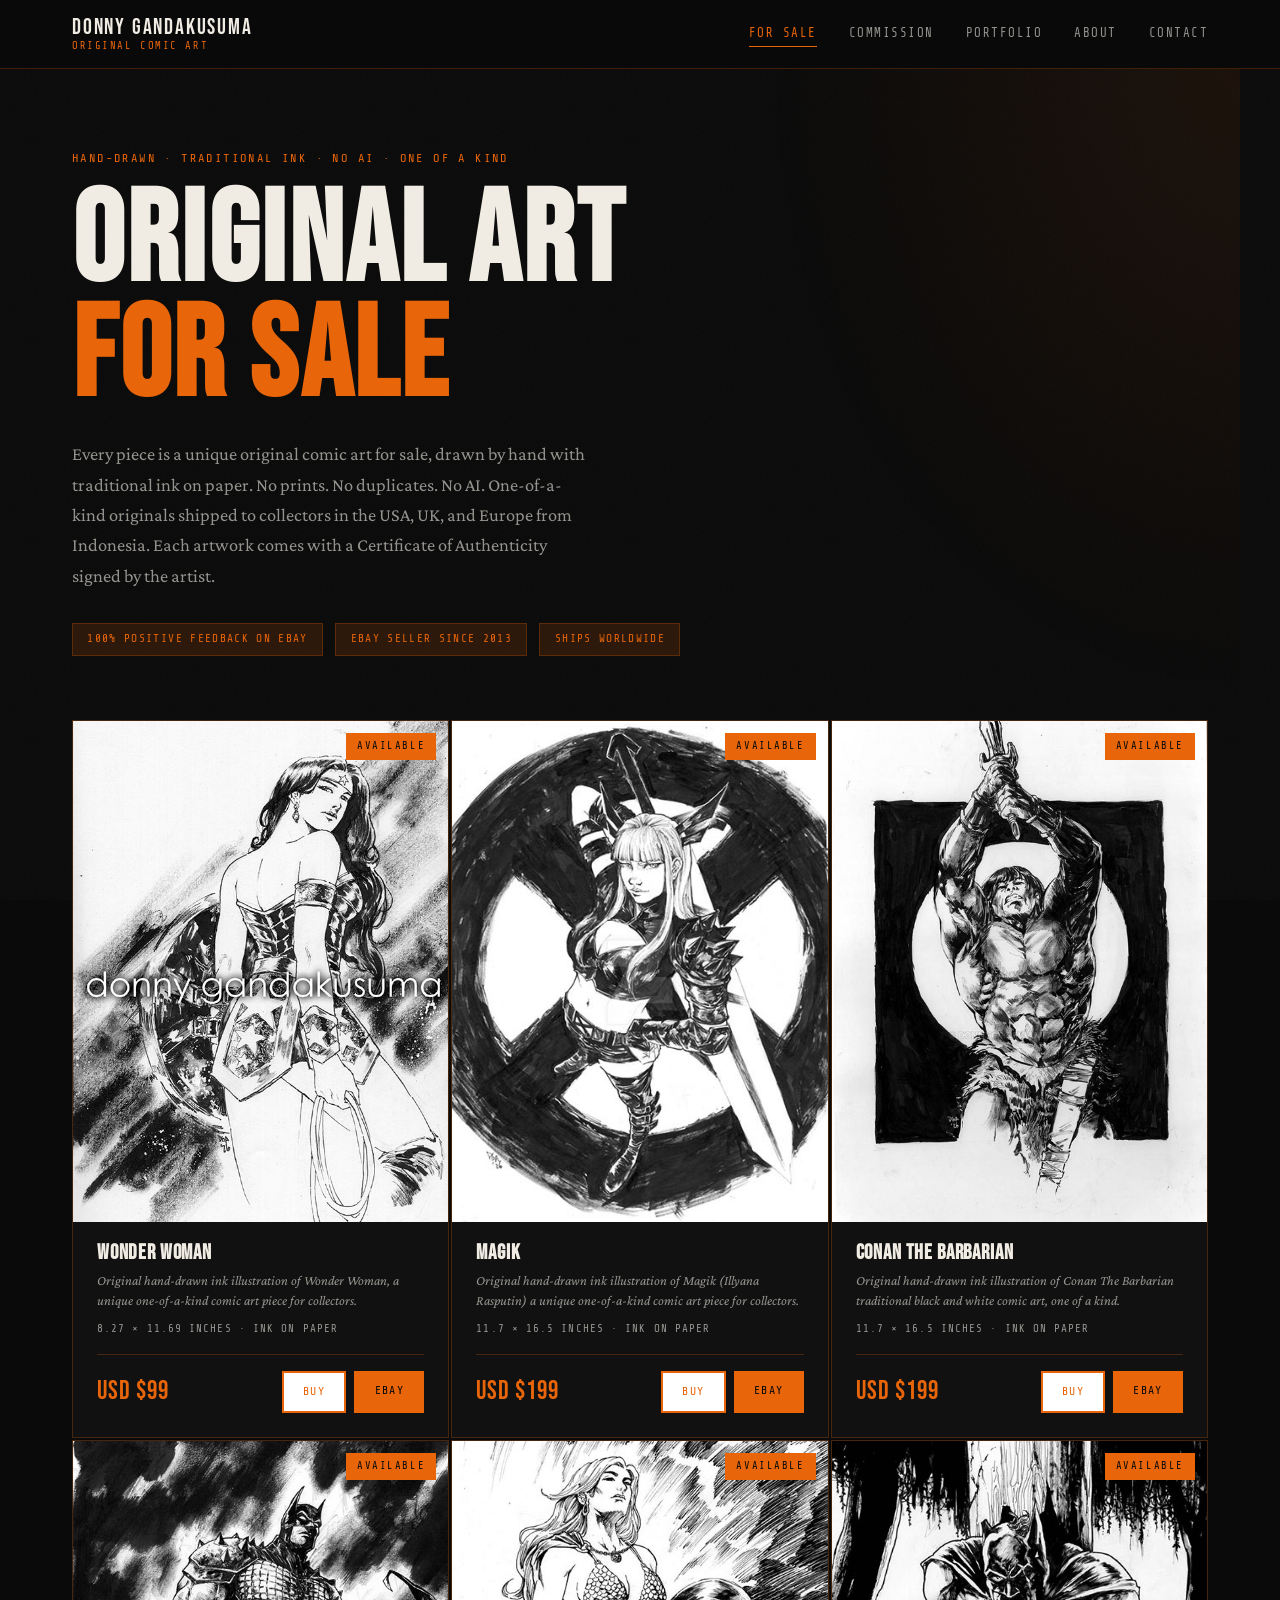
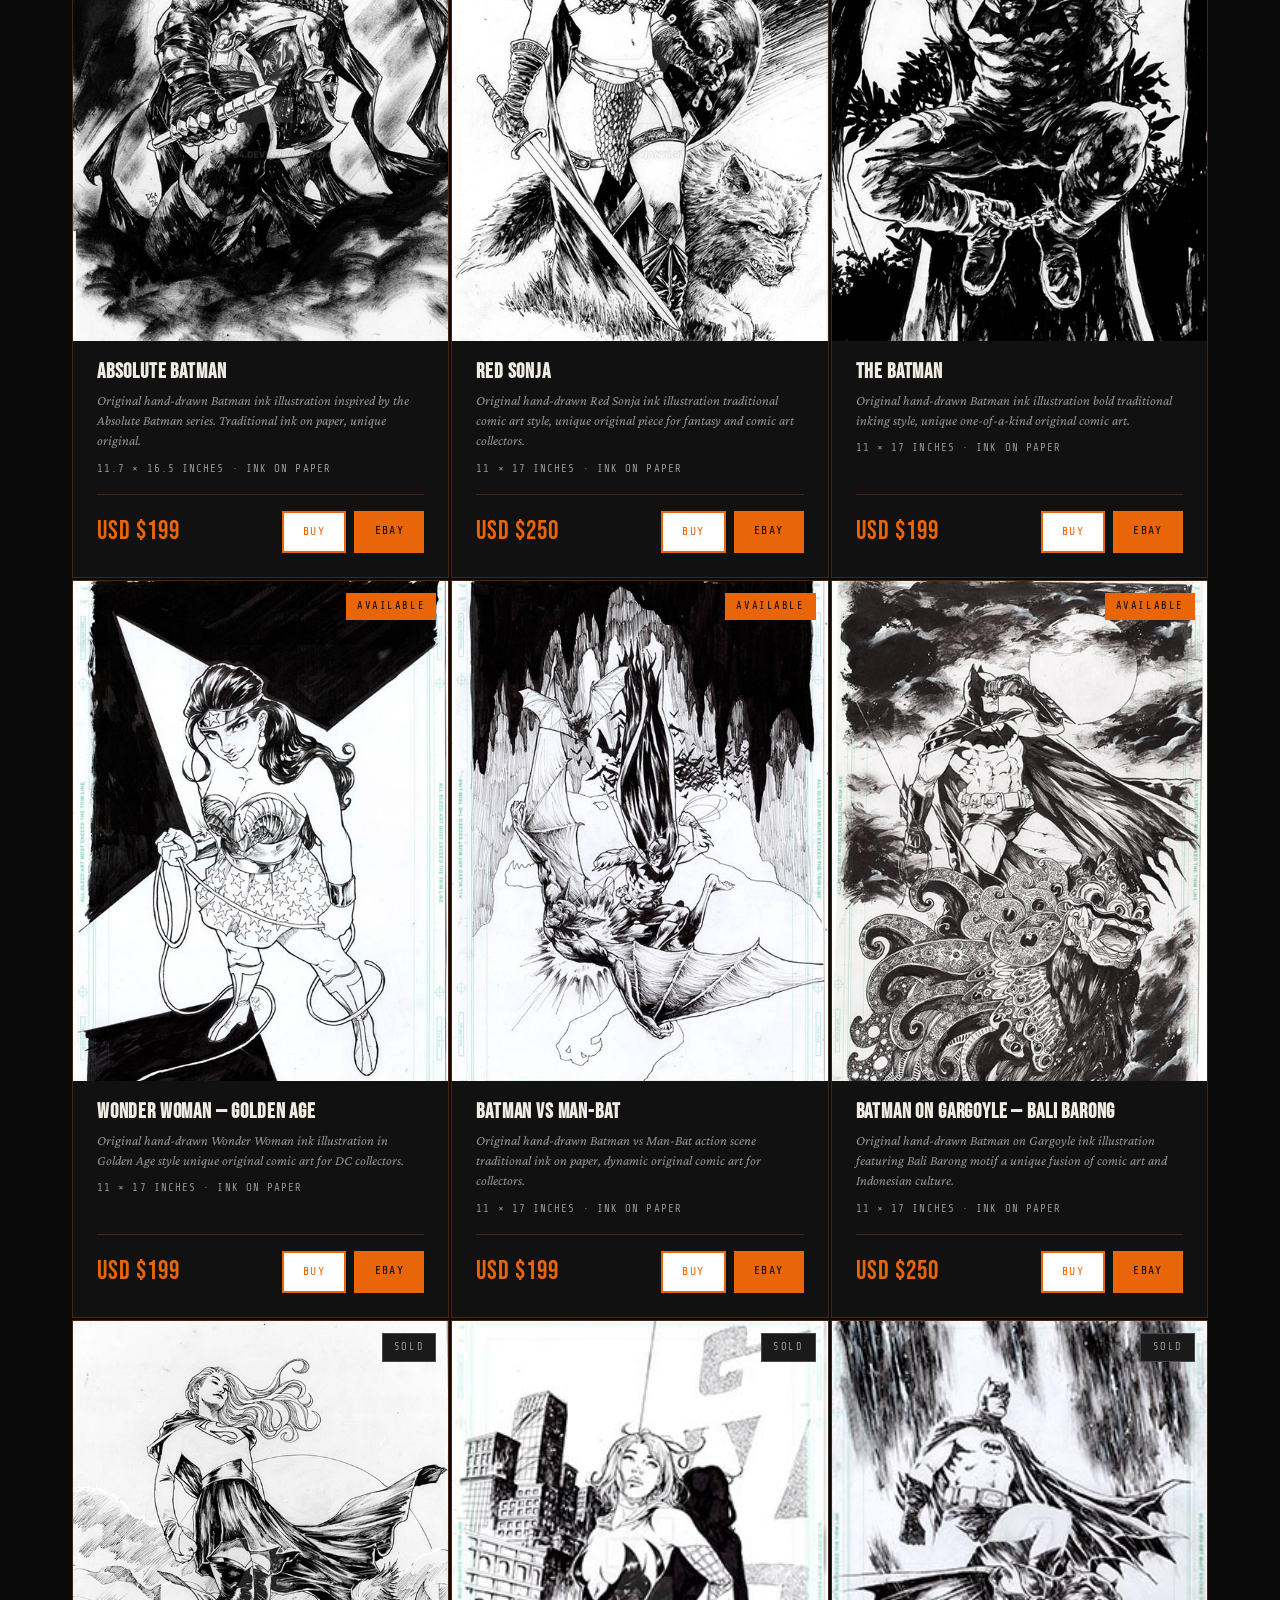
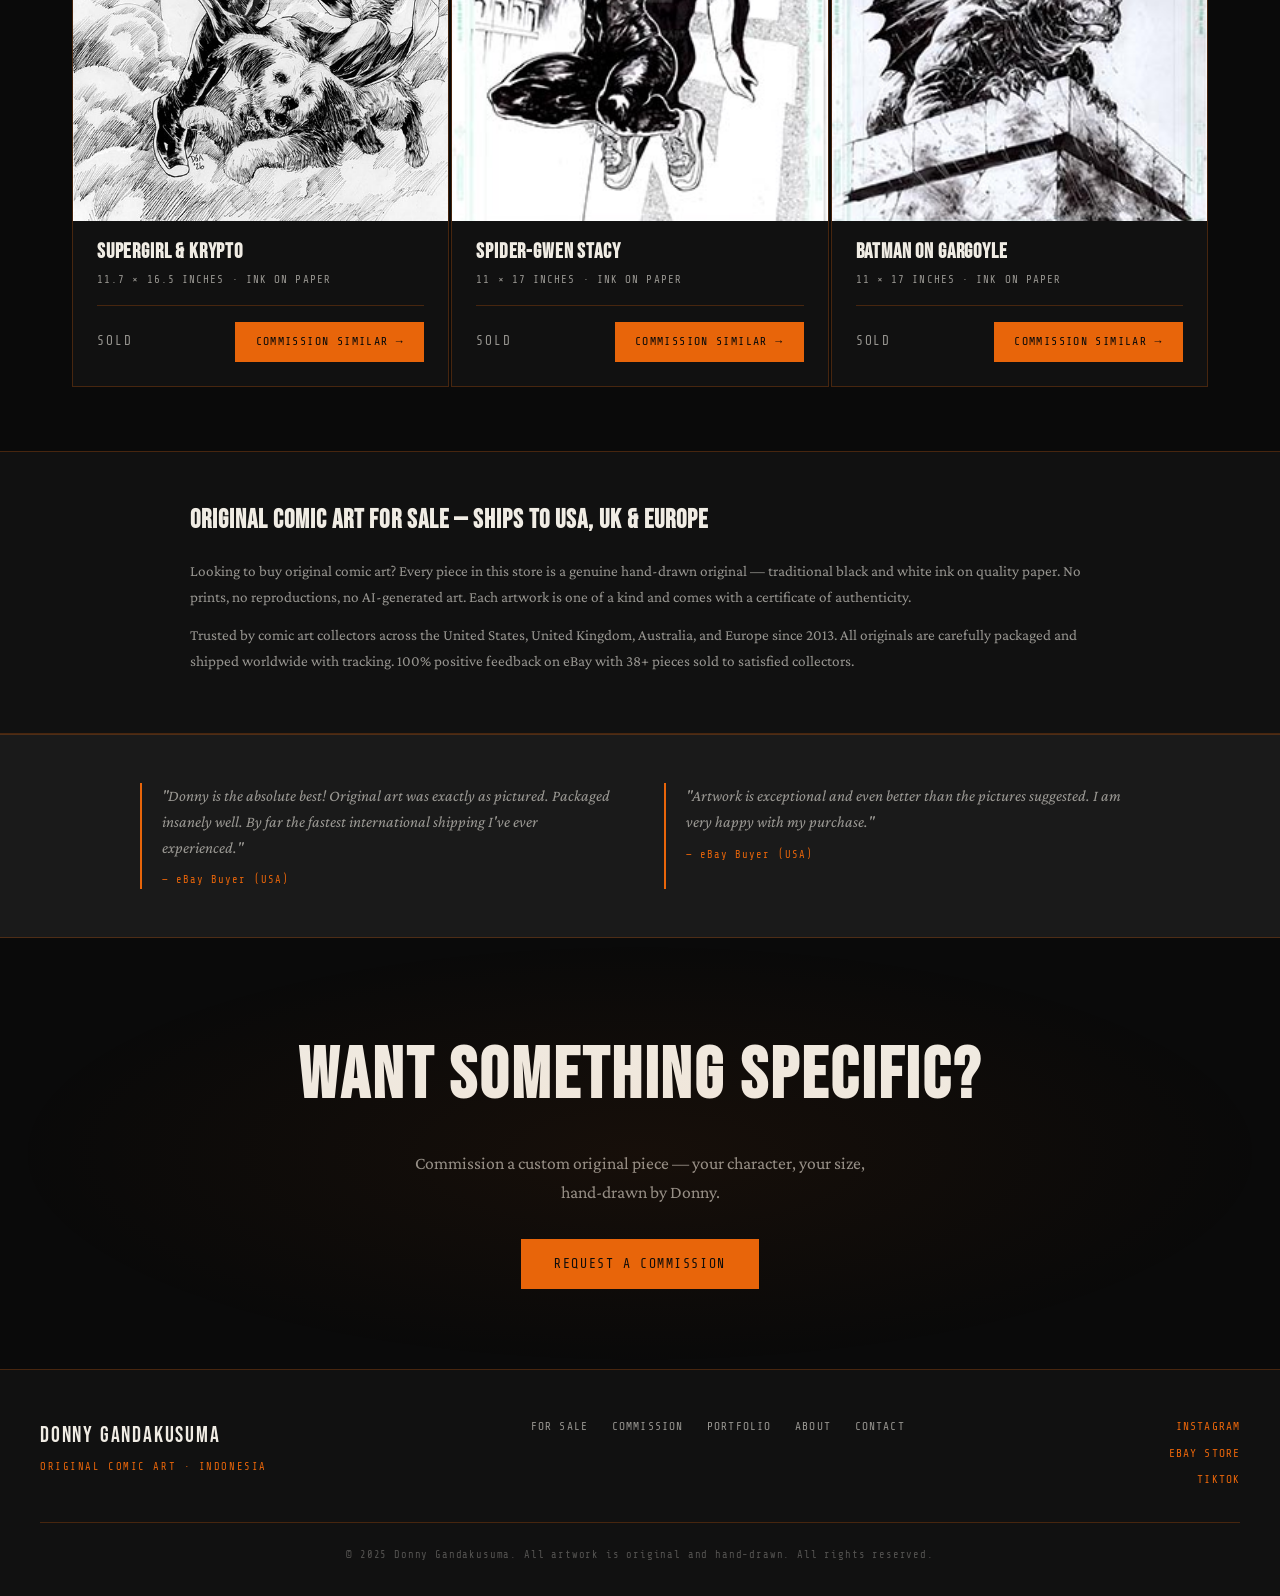
==== commit 0debfcfe: "Add files via upload" ====
--- a/index.html
+++ b/index.html
@@ -7,12 +7,17 @@
 <meta name="keywords" content="original comic art for sale, buy comic art, hand drawn comic art, original ink art, batman original art, conan original art, red sonja art, superhero original art, comic art collector, traditional ink art, original art USA, original art Europe, commission comic art, donny gandakusuma">
 <link rel="canonical" href="https://www.donnygandakusuma.com/">
 <meta property="og:title" content="Original Comic Art For Sale | Donny Gandakusuma">
-<meta property="og:description" content="Buy original hand-drawn comic art — Batman, Conan, Red Sonja and more. One-of-a-kind ink originals. Ships to USA, UK and Europe.">
+<meta property="og:description" content="Buy original hand-drawn comic art — Batman, Conan, Red Sonja and more. One-of-a-kind ink originals. Ships to USA, UK and Europe. No AI. No prints.">
 <meta property="og:url" content="https://www.donnygandakusuma.com/">
-<meta property="og:type" content="website">
-<meta property="og:title" content="Donny Gandakusuma — Original Comic Art">
-<meta property="og:description" content="Hand-drawn original ink art for collectors. No AI. No prints. One of a kind.">
-<meta property="og:image" content="https://donnyg4.github.io/donnygandakusuma.com/images/batman-gargoyle.jpg">
+<meta property="og:type" content="product">
+<meta property="og:image" content="https://donnyg4.github.io/donnygandakusuma.com/images/Wonder%20Woman%20Original%20Art%20small.jpg">
+<meta property="og:site_name" content="Donny Gandakusuma Original Comic Art">
+<meta property="product:price:amount" content="99">
+<meta property="product:price:currency" content="USD">
+<meta property="product:availability" content="in stock">
+<meta property="product:condition" content="new">
+<meta property="product:retailer_item_id" content="wonder-woman-original-art">
+<meta property="product:brand" content="Donny Gandakusuma">
 <title>Original Comic Art For Sale | Hand-Drawn Ink Art | Donny Gandakusuma</title>
 
 <link rel="icon" type="image/png" href="images/favicon.png">
@@ -151,25 +156,6 @@
 
     <article class="art-card">
       <div class="art-img-wrap">
-        <img src="images/supergirl.jpg" alt="Supergirl and Krypto original comic art for sale — traditional ink drawing by Donny Gandakusuma" loading="lazy">
-        <span class="badge available">Available</span>
-      </div>
-      <div class="art-info">
-        <h2>Supergirl &amp; Krypto</h2>
-        <p class="art-desc">Original hand-drawn ink illustration of Supergirl and Krypto the Super-Dog unique original comic art for collectors.</p>
-        <p class="art-size">11.7 × 16.5 inches · Ink on paper</p>
-        <div class="art-footer">
-          <span class="price">USD $199</span>
-          <div class="buy-btns">
-            <a href="https://wa.me/628170910308?text=Hi%20Donny%2C%20I%27m%20interested%20in%20purchasing%20Supergirl%20%26%20Krypto%20original%20art." target="_blank" class="btn btn-wa">Buy</a>
-            <a href="https://www.ebay.com/usr/donnygandakusuma" target="_blank" class="btn btn-ebay">eBay</a>
-          </div>
-        </div>
-      </div>
-    </article>
-
-    <article class="art-card">
-      <div class="art-img-wrap">
         <img src="images/red-sonja.jpg" alt="Red Sonja original comic art for sale — hand-drawn ink illustration by Donny Gandakusuma" loading="lazy">
         <span class="badge available">Available</span>
       </div>
@@ -178,7 +164,7 @@
         <p class="art-desc">Original hand-drawn Red Sonja ink illustration traditional comic art style, unique original piece for fantasy and comic art collectors.</p>
         <p class="art-size">11 × 17 inches · Ink on paper</p>
         <div class="art-footer">
-          <span class="price">USD $199</span>
+          <span class="price">USD $250</span>
           <div class="buy-btns">
             <a href="https://wa.me/628170910308?text=Hi%20Donny%2C%20I%27m%20interested%20in%20purchasing%20Red%20Sonja%20original%20art." target="_blank" class="btn btn-wa">Buy</a>
             <a href="https://www.ebay.com/usr/donnygandakusuma" target="_blank" class="btn btn-ebay">eBay</a>
@@ -254,11 +240,26 @@
         <p class="art-desc">Original hand-drawn Batman on Gargoyle ink illustration featuring Bali Barong motif a unique fusion of comic art and Indonesian culture.</p>
         <p class="art-size">11 × 17 inches · Ink on paper</p>
         <div class="art-footer">
-          <span class="price">USD $199</span>
+          <span class="price">USD $250</span>
           <div class="buy-btns">
             <a href="https://wa.me/628170910308?text=Hi%20Donny%2C%20I%27m%20interested%20in%20purchasing%20Batman%20on%20Gargoyle%20Bali%20Barong%20original%20art." target="_blank" class="btn btn-wa">Buy</a>
             <a href="https://www.ebay.com/usr/donnygandakusuma" target="_blank" class="btn btn-ebay">eBay</a>
           </div>
+        </div>
+      </div>
+    </article>
+
+    <article class="art-card sold-card">
+      <div class="art-img-wrap">
+        <img src="images/supergirl.jpg" alt="Supergirl and Krypto original comic art — traditional ink drawing by Donny Gandakusuma — sold" loading="lazy">
+        <span class="badge sold">Sold</span>
+      </div>
+      <div class="art-info">
+        <h2>Supergirl &amp; Krypto</h2>
+        <p class="art-size">11.7 × 16.5 inches · Ink on paper</p>
+        <div class="art-footer">
+          <span class="price sold-price">SOLD</span>
+          <a href="commission.html" class="btn btn-ebay">Commission Similar →</a>
         </div>
       </div>
     </article>
@@ -357,5 +358,193 @@
   }
 });
 </script>
+<script type="application/ld+json">
+{
+  "@context": "https://schema.org",
+  "@type": "ItemList",
+  "itemListElement": [
+    {
+      "@type": "Product",
+      "position": 1,
+      "name": "Wonder Woman Original Comic Art",
+      "image": "https://donnyg4.github.io/donnygandakusuma.com/images/Wonder%20Woman%20Original%20Art%20small.jpg",
+      "description": "Original hand-drawn ink illustration of Wonder Woman, a unique one-of-a-kind comic art piece for collectors.",
+      "brand": { "@type": "Brand", "name": "Donny Gandakusuma" },
+      "offers": {
+        "@type": "Offer",
+        "price": "99",
+        "priceCurrency": "USD",
+        "availability": "https://schema.org/InStock",
+        "url": "https://www.donnygandakusuma.com/"
+      }
+    },
+    {
+      "@type": "Product",
+      "position": 2,
+      "name": "Magik Original Comic Art",
+      "image": "https://donnyg4.github.io/donnygandakusuma.com/images/magik.jpg",
+      "description": "Original hand-drawn ink illustration of Magik (Illyana Rasputin), a unique one-of-a-kind comic art piece for collectors.",
+      "brand": { "@type": "Brand", "name": "Donny Gandakusuma" },
+      "offers": {
+        "@type": "Offer",
+        "price": "199",
+        "priceCurrency": "USD",
+        "availability": "https://schema.org/InStock",
+        "url": "https://www.donnygandakusuma.com/"
+      }
+    },
+    {
+      "@type": "Product",
+      "position": 3,
+      "name": "Conan The Barbarian Original Comic Art",
+      "image": "https://donnyg4.github.io/donnygandakusuma.com/images/conan.jpg",
+      "description": "Original hand-drawn ink illustration of Conan The Barbarian, traditional black and white comic art, one of a kind.",
+      "brand": { "@type": "Brand", "name": "Donny Gandakusuma" },
+      "offers": {
+        "@type": "Offer",
+        "price": "199",
+        "priceCurrency": "USD",
+        "availability": "https://schema.org/InStock",
+        "url": "https://www.donnygandakusuma.com/"
+      }
+    },
+    {
+      "@type": "Product",
+      "position": 4,
+      "name": "Absolute Batman Original Comic Art",
+      "image": "https://donnyg4.github.io/donnygandakusuma.com/images/absolute-batman.jpg",
+      "description": "Original hand-drawn Batman ink illustration inspired by the Absolute Batman series. Traditional ink on paper, unique original.",
+      "brand": { "@type": "Brand", "name": "Donny Gandakusuma" },
+      "offers": {
+        "@type": "Offer",
+        "price": "199",
+        "priceCurrency": "USD",
+        "availability": "https://schema.org/InStock",
+        "url": "https://www.donnygandakusuma.com/"
+      }
+    },
+    {
+      "@type": "Product",
+      "position": 5,
+      "name": "Red Sonja Original Comic Art",
+      "image": "https://donnyg4.github.io/donnygandakusuma.com/images/red-sonja.jpg",
+      "description": "Original hand-drawn Red Sonja ink illustration, traditional comic art style, unique original piece for fantasy and comic art collectors.",
+      "brand": { "@type": "Brand", "name": "Donny Gandakusuma" },
+      "offers": {
+        "@type": "Offer",
+        "price": "250",
+        "priceCurrency": "USD",
+        "availability": "https://schema.org/InStock",
+        "url": "https://www.donnygandakusuma.com/"
+      }
+    },
+    {
+      "@type": "Product",
+      "position": 6,
+      "name": "The Batman Original Comic Art",
+      "image": "https://donnyg4.github.io/donnygandakusuma.com/images/the-batman.jpg",
+      "description": "Original hand-drawn Batman ink illustration, bold traditional inking style, unique one-of-a-kind original comic art.",
+      "brand": { "@type": "Brand", "name": "Donny Gandakusuma" },
+      "offers": {
+        "@type": "Offer",
+        "price": "199",
+        "priceCurrency": "USD",
+        "availability": "https://schema.org/InStock",
+        "url": "https://www.donnygandakusuma.com/"
+      }
+    },
+    {
+      "@type": "Product",
+      "position": 7,
+      "name": "Wonder Woman Golden Age Original Comic Art",
+      "image": "https://donnyg4.github.io/donnygandakusuma.com/images/wonder-woman.jpg",
+      "description": "Original hand-drawn Wonder Woman ink illustration in Golden Age style, unique original comic art for DC collectors.",
+      "brand": { "@type": "Brand", "name": "Donny Gandakusuma" },
+      "offers": {
+        "@type": "Offer",
+        "price": "199",
+        "priceCurrency": "USD",
+        "availability": "https://schema.org/InStock",
+        "url": "https://www.donnygandakusuma.com/"
+      }
+    },
+    {
+      "@type": "Product",
+      "position": 8,
+      "name": "Batman vs Man-Bat Original Comic Art",
+      "image": "https://donnyg4.github.io/donnygandakusuma.com/images/batman-manbat.jpg",
+      "description": "Original hand-drawn Batman vs Man-Bat action scene, traditional ink on paper, dynamic original comic art for collectors.",
+      "brand": { "@type": "Brand", "name": "Donny Gandakusuma" },
+      "offers": {
+        "@type": "Offer",
+        "price": "199",
+        "priceCurrency": "USD",
+        "availability": "https://schema.org/InStock",
+        "url": "https://www.donnygandakusuma.com/"
+      }
+    },
+    {
+      "@type": "Product",
+      "position": 9,
+      "name": "Batman on Gargoyle Bali Barong Original Comic Art",
+      "image": "https://donnyg4.github.io/donnygandakusuma.com/images/batman-barong.jpg",
+      "description": "Original hand-drawn Batman on Gargoyle ink illustration featuring Bali Barong motif, a unique fusion of comic art and Indonesian culture.",
+      "brand": { "@type": "Brand", "name": "Donny Gandakusuma" },
+      "offers": {
+        "@type": "Offer",
+        "price": "250",
+        "priceCurrency": "USD",
+        "availability": "https://schema.org/InStock",
+        "url": "https://www.donnygandakusuma.com/"
+      }
+    },
+    {
+      "@type": "Product",
+      "position": 10,
+      "name": "Supergirl and Krypto Original Comic Art",
+      "image": "https://donnyg4.github.io/donnygandakusuma.com/images/supergirl.jpg",
+      "description": "Original hand-drawn ink illustration of Supergirl and Krypto the Super-Dog, unique original comic art for collectors.",
+      "brand": { "@type": "Brand", "name": "Donny Gandakusuma" },
+      "offers": {
+        "@type": "Offer",
+        "price": "199",
+        "priceCurrency": "USD",
+        "availability": "https://schema.org/OutOfStock",
+        "url": "https://www.donnygandakusuma.com/"
+      }
+    },
+    {
+      "@type": "Product",
+      "position": 11,
+      "name": "Spider-Gwen Stacy Original Comic Art",
+      "image": "https://donnyg4.github.io/donnygandakusuma.com/images/spider-gwen.jpg",
+      "description": "Original hand-drawn ink illustration of Spider-Gwen Stacy, unique one-of-a-kind comic art piece.",
+      "brand": { "@type": "Brand", "name": "Donny Gandakusuma" },
+      "offers": {
+        "@type": "Offer",
+        "price": "199",
+        "priceCurrency": "USD",
+        "availability": "https://schema.org/OutOfStock",
+        "url": "https://www.donnygandakusuma.com/"
+      }
+    },
+    {
+      "@type": "Product",
+      "position": 12,
+      "name": "Batman on Gargoyle Original Comic Art",
+      "image": "https://donnyg4.github.io/donnygandakusuma.com/images/batman-gargoyle.jpg",
+      "description": "Original hand-drawn Batman on Gargoyle ink illustration, traditional comic art.",
+      "brand": { "@type": "Brand", "name": "Donny Gandakusuma" },
+      "offers": {
+        "@type": "Offer",
+        "price": "199",
+        "priceCurrency": "USD",
+        "availability": "https://schema.org/OutOfStock",
+        "url": "https://www.donnygandakusuma.com/"
+      }
+    }
+  ]
+}
+</script>
 </body>
 </html>
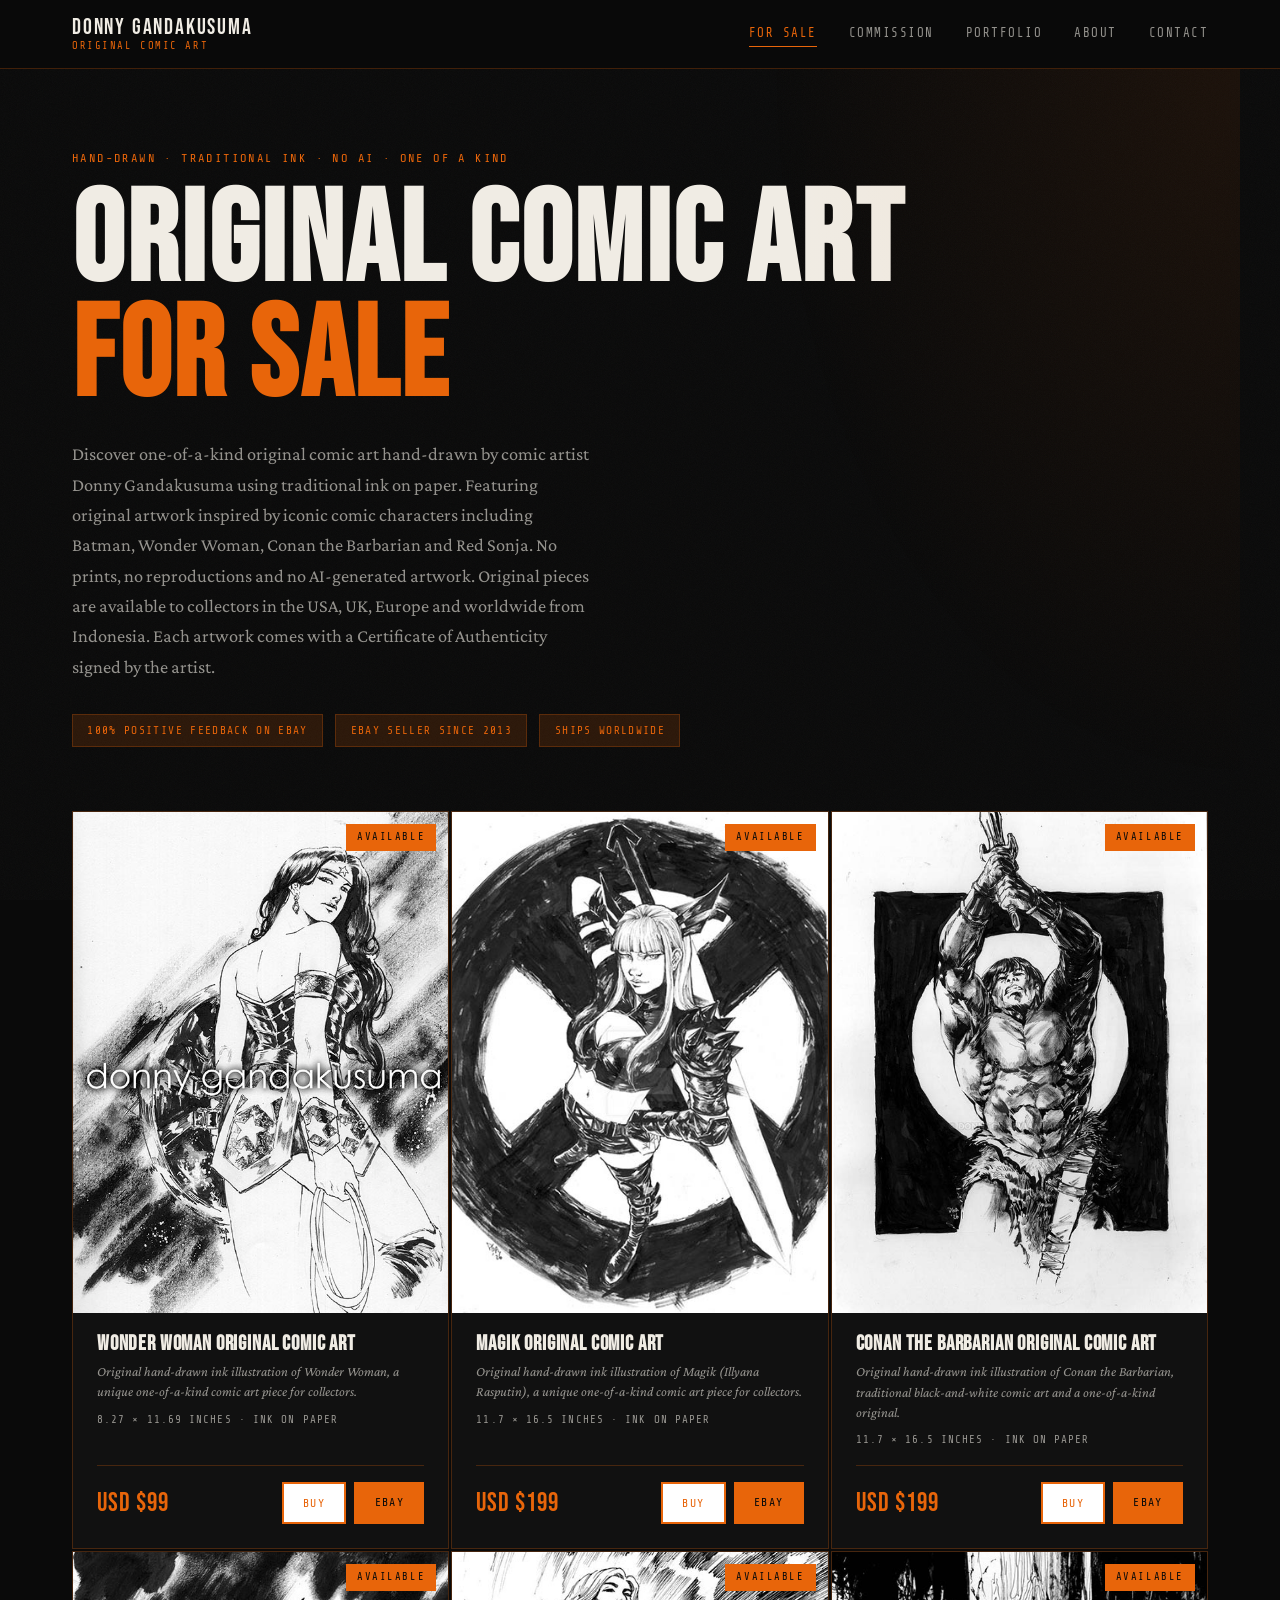
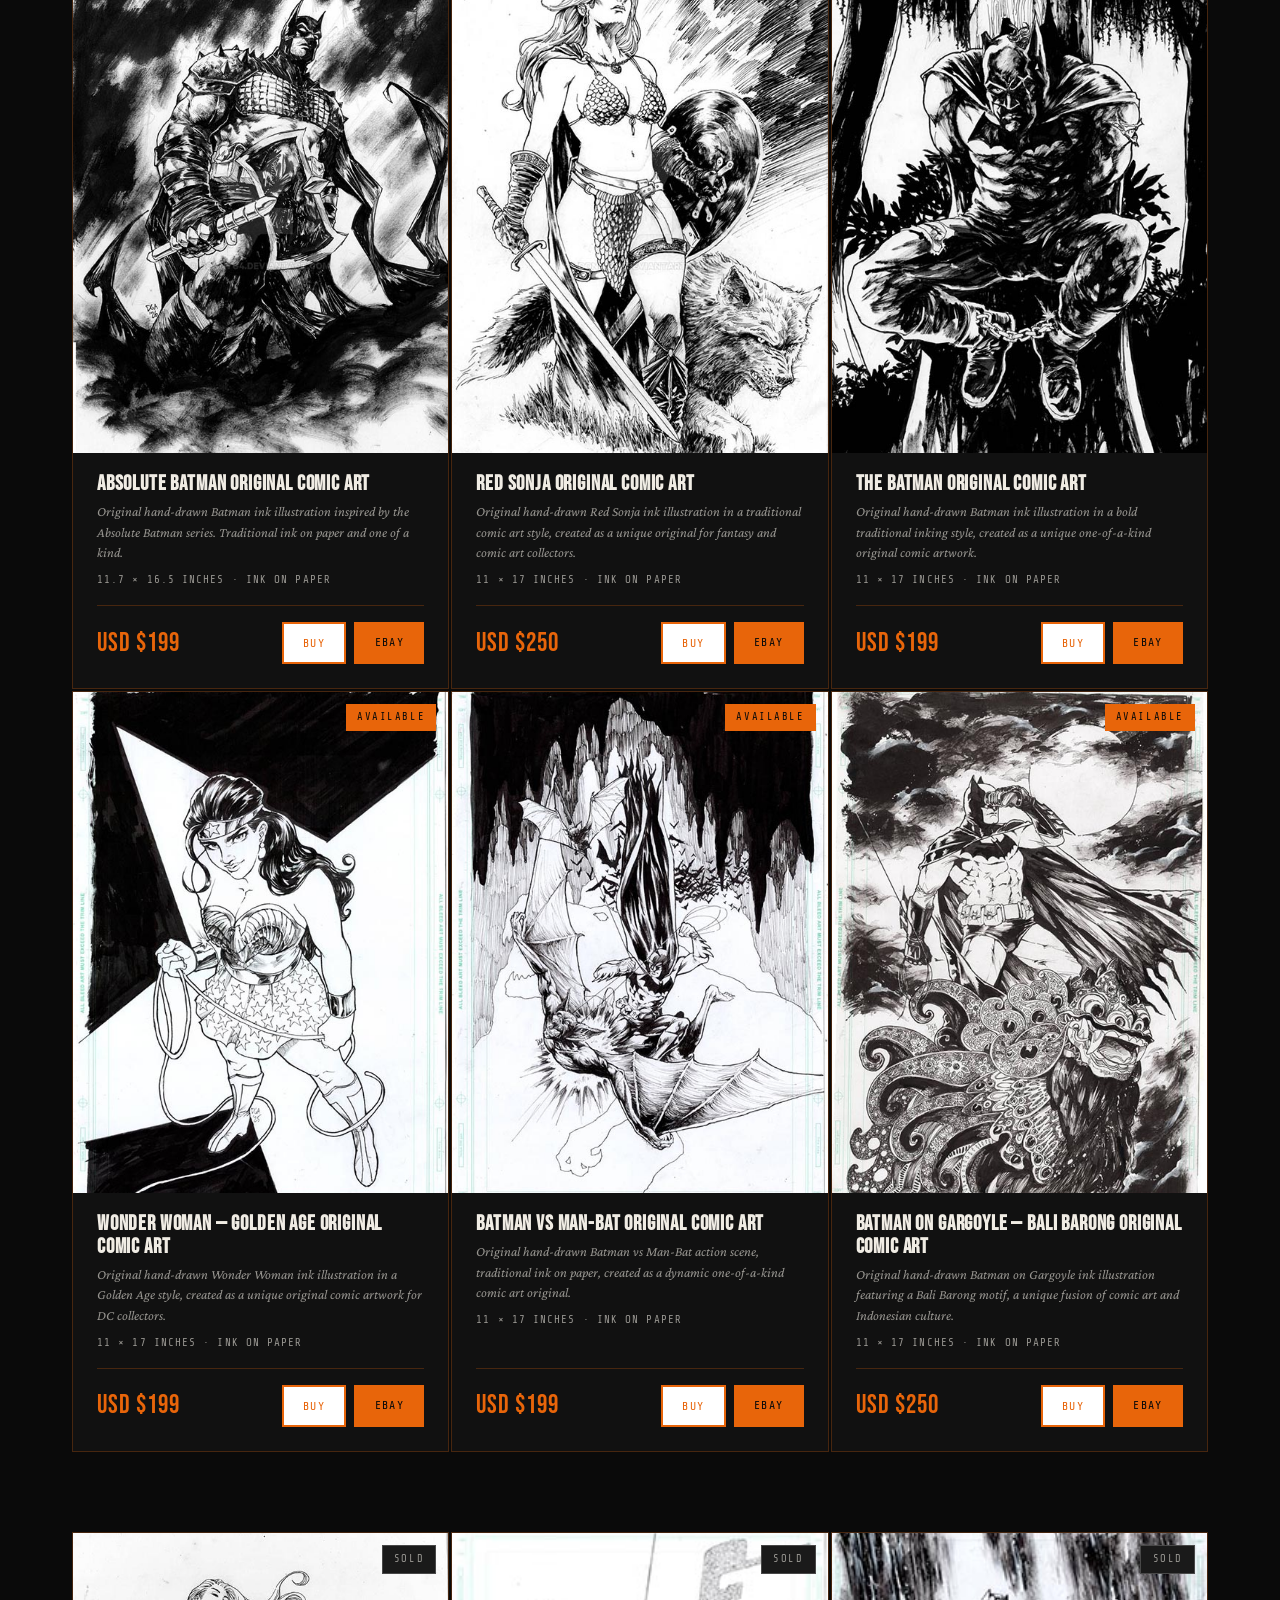
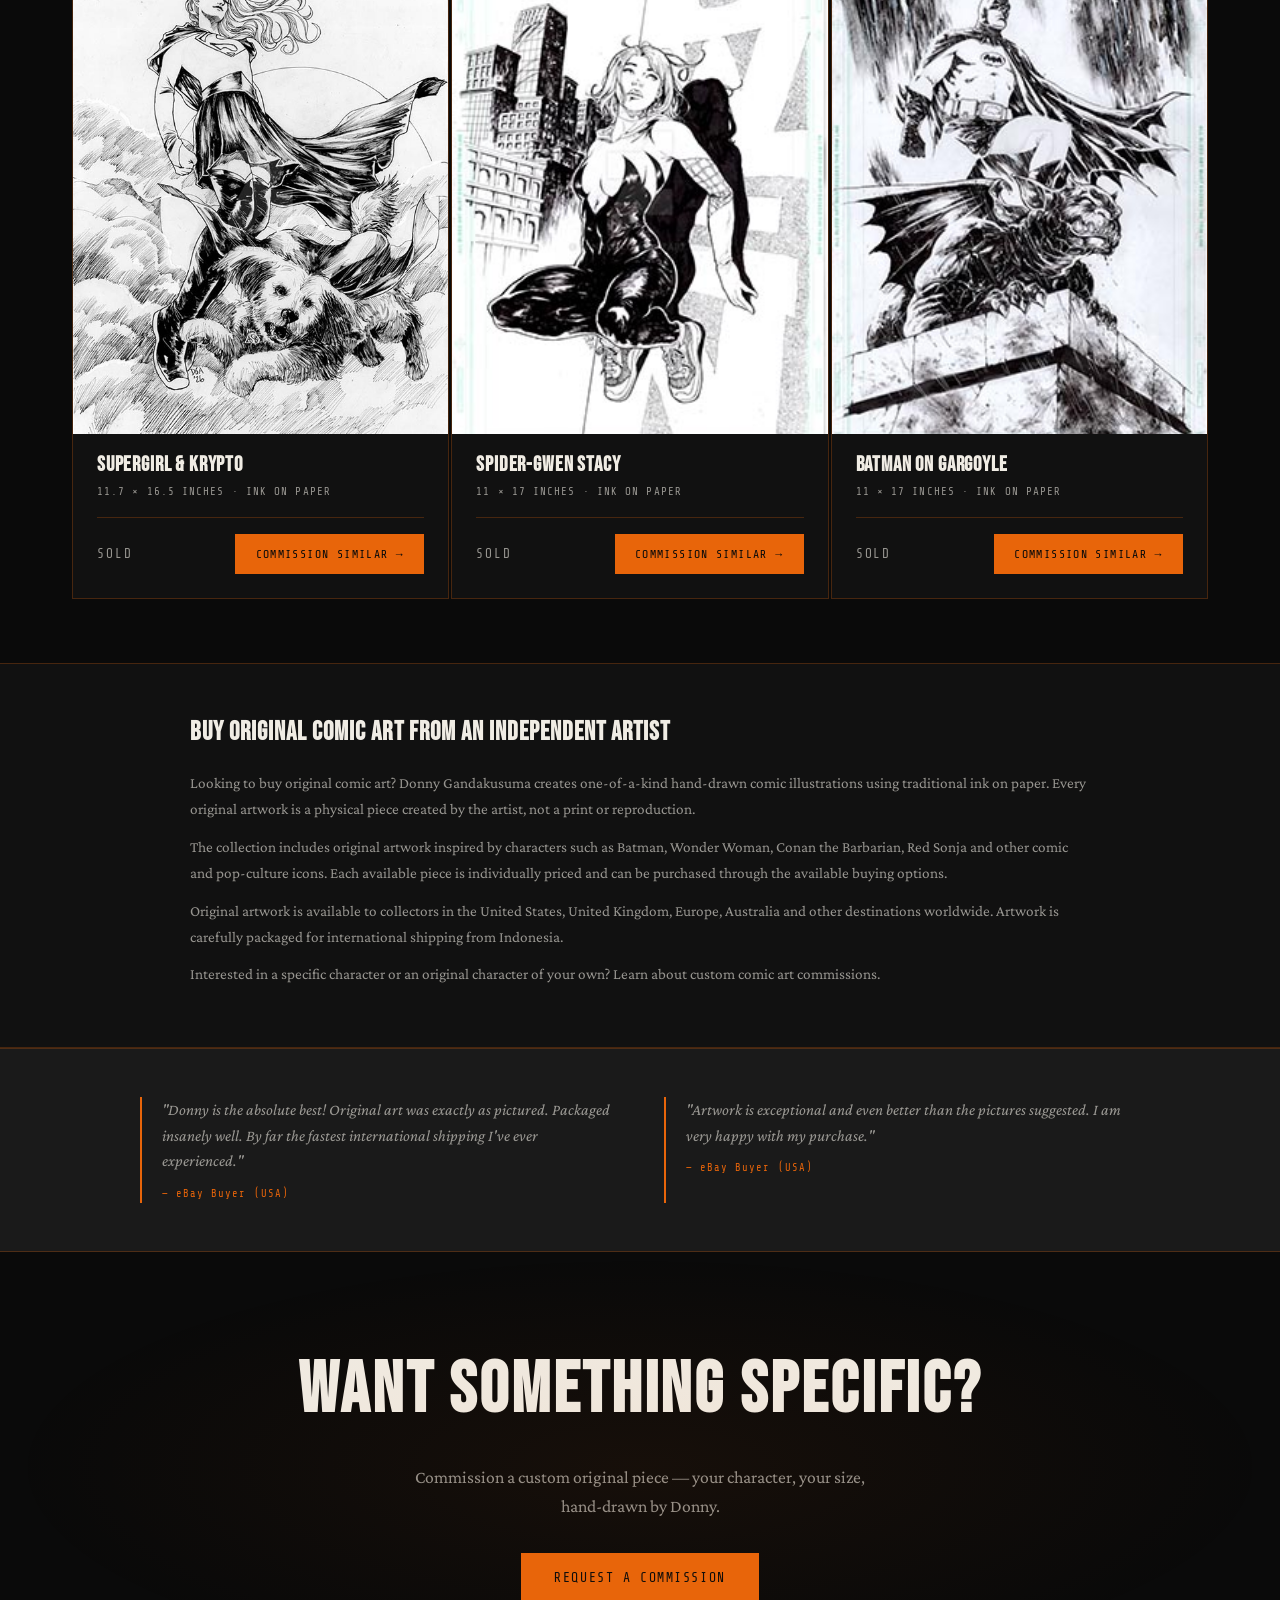
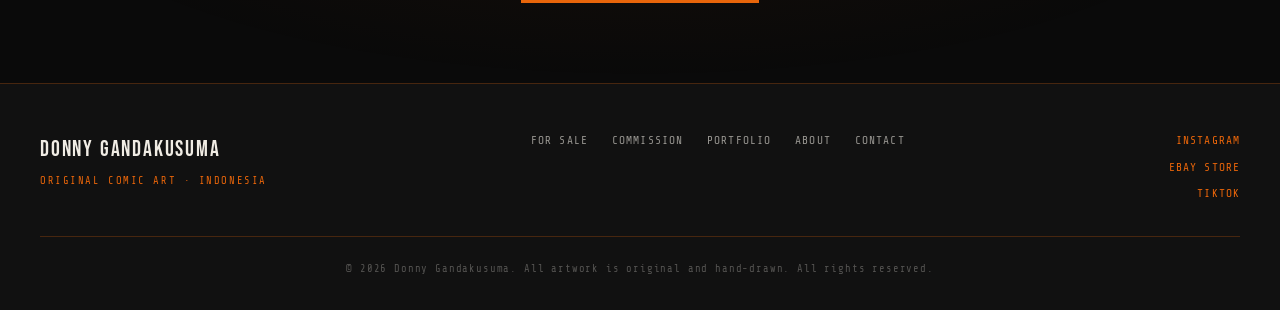
==== commit e274fad1: "Add files via upload" ====
--- a/index.html
+++ b/index.html
@@ -3,39 +3,65 @@
 <head>
 <meta charset="UTF-8">
 <meta name="viewport" content="width=device-width, initial-scale=1.0">
-<meta name="description" content="Buy original comic art for sale — hand-drawn ink illustrations by Donny Gandakusuma. Batman, Conan, Red Sonja, Supergirl and more. One-of-a-kind originals shipped to USA, UK and Europe. eBay seller since 2013 with 100% positive feedback.">
-<meta name="keywords" content="original comic art for sale, buy comic art, hand drawn comic art, original ink art, batman original art, conan original art, red sonja art, superhero original art, comic art collector, traditional ink art, original art USA, original art Europe, commission comic art, donny gandakusuma">
+
+<title>Original Comic Art for Sale | Donny Gandakusuma</title>
+<meta name="description" content="Buy original hand-drawn comic art by comic artist Donny Gandakusuma. Traditional ink artwork featuring Batman, Wonder Woman, Conan, Red Sonja and more. One-of-a-kind originals shipped worldwide.">
 <link rel="canonical" href="https://www.donnygandakusuma.com/">
-<meta property="og:title" content="Original Comic Art For Sale | Donny Gandakusuma">
-<meta property="og:description" content="Buy original hand-drawn comic art — Batman, Conan, Red Sonja and more. One-of-a-kind ink originals. Ships to USA, UK and Europe. No AI. No prints.">
+
+<meta property="og:title" content="Original Comic Art for Sale | Donny Gandakusuma">
+<meta property="og:description" content="Original hand-drawn comic art and traditional ink artwork by Donny Gandakusuma. One-of-a-kind originals available to collectors worldwide.">
 <meta property="og:url" content="https://www.donnygandakusuma.com/">
-<meta property="og:type" content="product">
-<meta property="og:image" content="https://donnyg4.github.io/donnygandakusuma.com/images/Wonder%20Woman%20Original%20Art%20small.jpg">
+<meta property="og:type" content="website">
 <meta property="og:site_name" content="Donny Gandakusuma Original Comic Art">
-<meta property="product:price:amount" content="99">
-<meta property="product:price:currency" content="USD">
-<meta property="product:availability" content="in stock">
-<meta property="product:condition" content="new">
-<meta property="product:retailer_item_id" content="wonder-woman-original-art">
-<meta property="product:brand" content="Donny Gandakusuma">
-<title>Original Comic Art For Sale | Hand-Drawn Ink Art | Donny Gandakusuma</title>
+<meta property="og:image" content="https://www.donnygandakusuma.com/images/Wonder%20Woman%20Original%20Art%20small.jpg">
+
+<meta name="p:domain_verify" content="7aad872e1aaa33866ecfa6ff37c141c2">
 
 <link rel="icon" type="image/png" href="images/favicon.png">
-
 <link rel="preconnect" href="https://fonts.googleapis.com">
 <link href="https://fonts.googleapis.com/css2?family=Bebas+Neue&family=Crimson+Pro:ital,wght@0,400;0,600;1,400&family=Share+Tech+Mono&display=swap" rel="stylesheet">
 <link rel="stylesheet" href="style.css">
+
 <script async src="https://www.googletagmanager.com/gtag/js?id=G-JY4FN2Z0T6"></script>
 <script>
-  window.dataLayer = window.dataLayer || [];
-  function gtag(){dataLayer.push(arguments);}
-  gtag('js', new Date());
-  gtag('config', 'G-JY4FN2Z0T6');
+window.dataLayer = window.dataLayer || [];
+function gtag(){dataLayer.push(arguments);}
+gtag('js', new Date());
+gtag('config', 'G-JY4FN2Z0T6');
 </script>
-<meta name="p:domain_verify" content="7aad872e1aaa33866ecfa6ff37c141c2"/>
+
+<script type="application/ld+json">
+{
+  "@context": "https://schema.org",
+  "@graph": [
+    {
+      "@type": "WebSite",
+      "@id": "https://www.donnygandakusuma.com/#website",
+      "url": "https://www.donnygandakusuma.com/",
+      "name": "Donny Gandakusuma Original Comic Art",
+      "description": "Original hand-drawn comic art and traditional ink artwork by Donny Gandakusuma.",
+      "publisher": {
+        "@id": "https://www.donnygandakusuma.com/#artist"
+      }
+    },
+    {
+      "@type": "Person",
+      "@id": "https://www.donnygandakusuma.com/#artist",
+      "name": "Donny Gandakusuma",
+      "url": "https://www.donnygandakusuma.com/",
+      "jobTitle": "Comic Artist and Illustrator",
+      "sameAs": [
+        "https://www.instagram.com/donnygandakusuma",
+        "https://www.ebay.com/usr/donnygandakusuma",
+        "https://www.tiktok.com/@donny.gandakusuma"
+      ]
+    }
+  ]
+}
+</script>
 </head>
+
 <body>
-
 <div class="noise"></div>
 
 <header>
@@ -51,9 +77,10 @@
       <a href="about.html">About</a>
       <a href="contact.html">Contact</a>
     </nav>
-    <button class="nav-toggle" id="navToggle" aria-label="Open menu">☰</button>
-  </div>
-  <nav class="mobile-nav" id="mobileNav">
+    <button class="nav-toggle" id="navToggle" aria-label="Open menu" aria-expanded="false">☰</button>
+  </div>
+
+  <nav class="mobile-nav" id="mobileNav" aria-label="Mobile navigation">
     <a href="index.html">For Sale</a>
     <a href="commission.html">Commission</a>
     <a href="portfolio.html">Portfolio</a>
@@ -63,259 +90,303 @@
 </header>
 
 <main>
-  <section class="hero">
-    <div class="hero-text">
-      <p class="hero-label">Hand-drawn · Traditional Ink · No AI · One of a kind</p>
-      <h1>Original Art<br><span class="accent">For Sale</span></h1>
-      <p class="hero-desc">Every piece is a unique original comic art for sale, drawn by hand with traditional ink on paper. No prints. No duplicates. No AI. One-of-a-kind originals shipped to collectors in the USA, UK, and Europe from Indonesia. Each artwork comes with a Certificate of Authenticity signed by the artist.</p>
-    </div>
-    <div class="hero-badges">
-      <span>100% Positive Feedback on eBay</span>
-      <span>eBay Seller Since 2013</span>
-      <span>Ships Worldwide</span>
-    </div>
-  </section>
-
-  <section class="sale-grid">
-
-    <article class="art-card">
-      <div class="art-img-wrap">
-        <img src="images/Wonder Woman Original Art small.jpg" alt="Wonder Woman original comic art for sale — hand-drawn ink illustration by Donny Gandakusuma" loading="lazy">
-        <span class="badge available">Available</span>
-      </div>
-      <div class="art-info">
-        <h2>Wonder Woman</h2>
-        <p class="art-desc">Original hand-drawn ink illustration of Wonder Woman, a unique one-of-a-kind comic art piece for collectors.</p>
-        <p class="art-size">8.27 × 11.69 inches · Ink on paper</p>
-        <div class="art-footer">
-          <span class="price">USD $99</span>
-          <div class="buy-btns">
-            <a href="https://wa.me/628170910308?text=Hi%20Donny%2C%20I%27m%20interested%20in%20purchasing%20Wonder%20Woman%20original%20art." target="_blank" class="btn btn-wa">Buy</a>
-            <a href="https://www.ebay.com/usr/donnygandakusuma" target="_blank" class="btn btn-ebay">eBay</a>
-          </div>
-        </div>
-      </div>
-    </article>
-
-    <article class="art-card">
-      <div class="art-img-wrap">
-        <img src="images/magik.jpg" alt="Magik original comic art for sale — hand-drawn ink illustration by Donny Gandakusuma" loading="lazy">
-        <span class="badge available">Available</span>
-      </div>
-      <div class="art-info">
-        <h2>MAGIK</h2>
-        <p class="art-desc">Original hand-drawn ink illustration of Magik (Illyana Rasputin) a unique one-of-a-kind comic art piece for collectors.</p>
-        <p class="art-size">11.7 × 16.5 inches · Ink on paper</p>
-        <div class="art-footer">
-          <span class="price">USD $199</span>
-          <div class="buy-btns">
-            <a href="https://wa.me/628170910308?text=Hi%20Donny%2C%20I%27m%20interested%20in%20purchasing%20MAGIK%20original%20art." target="_blank" class="btn btn-wa">Buy</a>
-            <a href="https://www.ebay.com/usr/donnygandakusuma" target="_blank" class="btn btn-ebay">eBay</a>
-          </div>
-        </div>
-      </div>
-    </article>
-
-    <article class="art-card">
-      <div class="art-img-wrap">
-        <img src="images/conan.jpg" alt="Conan The Barbarian original comic art for sale — traditional ink on paper by Donny Gandakusuma" loading="lazy">
-        <span class="badge available">Available</span>
-      </div>
-      <div class="art-info">
-        <h2>Conan The Barbarian</h2>
-        <p class="art-desc">Original hand-drawn ink illustration of Conan The Barbarian traditional black and white comic art, one of a kind.</p>
-        <p class="art-size">11.7 × 16.5 inches · Ink on paper</p>
-        <div class="art-footer">
-          <span class="price">USD $199</span>
-          <div class="buy-btns">
-            <a href="https://wa.me/628170910308?text=Hi%20Donny%2C%20I%27m%20interested%20in%20purchasing%20Conan%20The%20Barbarian%20original%20art." target="_blank" class="btn btn-wa">Buy</a>
-            <a href="https://www.ebay.com/usr/donnygandakusuma" target="_blank" class="btn btn-ebay">eBay</a>
-          </div>
-        </div>
-      </div>
-    </article>
-
-    <article class="art-card">
-      <div class="art-img-wrap">
-        <img src="images/absolute-batman.jpg" alt="Absolute Batman original comic art for sale — hand-drawn ink illustration by Donny Gandakusuma" loading="lazy">
-        <span class="badge available">Available</span>
-      </div>
-      <div class="art-info">
-        <h2>Absolute Batman</h2>
-        <p class="art-desc">Original hand-drawn Batman ink illustration inspired by the Absolute Batman series. Traditional ink on paper, unique original.</p>
-        <p class="art-size">11.7 × 16.5 inches · Ink on paper</p>
-        <div class="art-footer">
-          <span class="price">USD $199</span>
-          <div class="buy-btns">
-            <a href="https://wa.me/628170910308?text=Hi%20Donny%2C%20I%27m%20interested%20in%20purchasing%20Absolute%20Batman%20original%20art." target="_blank" class="btn btn-wa">Buy</a>
-            <a href="https://www.ebay.com/usr/donnygandakusuma" target="_blank" class="btn btn-ebay">eBay</a>
-          </div>
-        </div>
-      </div>
-    </article>
-
-    <article class="art-card">
-      <div class="art-img-wrap">
-        <img src="images/red-sonja.jpg" alt="Red Sonja original comic art for sale — hand-drawn ink illustration by Donny Gandakusuma" loading="lazy">
-        <span class="badge available">Available</span>
-      </div>
-      <div class="art-info">
-        <h2>Red Sonja</h2>
-        <p class="art-desc">Original hand-drawn Red Sonja ink illustration traditional comic art style, unique original piece for fantasy and comic art collectors.</p>
-        <p class="art-size">11 × 17 inches · Ink on paper</p>
-        <div class="art-footer">
-          <span class="price">USD $250</span>
-          <div class="buy-btns">
-            <a href="https://wa.me/628170910308?text=Hi%20Donny%2C%20I%27m%20interested%20in%20purchasing%20Red%20Sonja%20original%20art." target="_blank" class="btn btn-wa">Buy</a>
-            <a href="https://www.ebay.com/usr/donnygandakusuma" target="_blank" class="btn btn-ebay">eBay</a>
-          </div>
-        </div>
-      </div>
-    </article>
-
-    <article class="art-card">
-      <div class="art-img-wrap">
-        <img src="images/the-batman.jpg" alt="The Batman original comic art for sale — traditional ink on paper by Donny Gandakusuma" loading="lazy">
-        <span class="badge available">Available</span>
-      </div>
-      <div class="art-info">
-        <h2>The Batman</h2>
-        <p class="art-desc">Original hand-drawn Batman ink illustration bold traditional inking style, unique one-of-a-kind original comic art.</p>
-        <p class="art-size">11 × 17 inches · Ink on paper</p>
-        <div class="art-footer">
-          <span class="price">USD $199</span>
-          <div class="buy-btns">
-            <a href="https://wa.me/628170910308?text=Hi%20Donny%2C%20I%27m%20interested%20in%20purchasing%20The%20Batman%20original%20art." target="_blank" class="btn btn-wa">Buy</a>
-            <a href="https://www.ebay.com/usr/donnygandakusuma" target="_blank" class="btn btn-ebay">eBay</a>
-          </div>
-        </div>
-      </div>
-    </article>
-
-    <article class="art-card">
-      <div class="art-img-wrap">
-        <img src="images/wonder-woman.jpg" alt="Wonder Woman Golden Age original comic art for sale — hand-drawn ink by Donny Gandakusuma" loading="lazy">
-        <span class="badge available">Available</span>
-      </div>
-      <div class="art-info">
-        <h2>Wonder Woman — Golden Age</h2>
-        <p class="art-desc">Original hand-drawn Wonder Woman ink illustration in Golden Age style unique original comic art for DC collectors.</p>
-        <p class="art-size">11 × 17 inches · Ink on paper</p>
-        <div class="art-footer">
-          <span class="price">USD $199</span>
-          <div class="buy-btns">
-            <a href="https://wa.me/628170910308?text=Hi%20Donny%2C%20I%27m%20interested%20in%20purchasing%20Wonder%20Woman%20Golden%20Age%20original%20art." target="_blank" class="btn btn-wa">Buy</a>
-            <a href="https://www.ebay.com/usr/donnygandakusuma" target="_blank" class="btn btn-ebay">eBay</a>
-          </div>
-        </div>
-      </div>
-    </article>
-
-    <article class="art-card">
-      <div class="art-img-wrap">
-        <img src="images/batman-manbat.jpg" alt="Batman vs Man-Bat original comic art for sale — traditional ink drawing by Donny Gandakusuma" loading="lazy">
-        <span class="badge available">Available</span>
-      </div>
-      <div class="art-info">
-        <h2>Batman vs Man-Bat</h2>
-        <p class="art-desc">Original hand-drawn Batman vs Man-Bat action scene traditional ink on paper, dynamic original comic art for collectors.</p>
-        <p class="art-size">11 × 17 inches · Ink on paper</p>
-        <div class="art-footer">
-          <span class="price">USD $199</span>
-          <div class="buy-btns">
-            <a href="https://wa.me/628170910308?text=Hi%20Donny%2C%20I%27m%20interested%20in%20purchasing%20Batman%20vs%20Man-Bat%20original%20art." target="_blank" class="btn btn-wa">Buy</a>
-            <a href="https://www.ebay.com/usr/donnygandakusuma" target="_blank" class="btn btn-ebay">eBay</a>
-          </div>
-        </div>
-      </div>
-    </article>
-
-    <article class="art-card">
-      <div class="art-img-wrap">
-        <img src="images/batman-barong.jpg" alt="Batman on Gargoyle Bali Barong original comic art for sale — hand-drawn ink by Donny Gandakusuma" loading="lazy">
-        <span class="badge available">Available</span>
-      </div>
-      <div class="art-info">
-        <h2>Batman on Gargoyle — Bali Barong</h2>
-        <p class="art-desc">Original hand-drawn Batman on Gargoyle ink illustration featuring Bali Barong motif a unique fusion of comic art and Indonesian culture.</p>
-        <p class="art-size">11 × 17 inches · Ink on paper</p>
-        <div class="art-footer">
-          <span class="price">USD $250</span>
-          <div class="buy-btns">
-            <a href="https://wa.me/628170910308?text=Hi%20Donny%2C%20I%27m%20interested%20in%20purchasing%20Batman%20on%20Gargoyle%20Bali%20Barong%20original%20art." target="_blank" class="btn btn-wa">Buy</a>
-            <a href="https://www.ebay.com/usr/donnygandakusuma" target="_blank" class="btn btn-ebay">eBay</a>
-          </div>
-        </div>
-      </div>
-    </article>
-
-    <article class="art-card sold-card">
-      <div class="art-img-wrap">
-        <img src="images/supergirl.jpg" alt="Supergirl and Krypto original comic art — traditional ink drawing by Donny Gandakusuma — sold" loading="lazy">
-        <span class="badge sold">Sold</span>
-      </div>
-      <div class="art-info">
-        <h2>Supergirl &amp; Krypto</h2>
-        <p class="art-size">11.7 × 16.5 inches · Ink on paper</p>
-        <div class="art-footer">
-          <span class="price sold-price">SOLD</span>
-          <a href="commission.html" class="btn btn-ebay">Commission Similar →</a>
-        </div>
-      </div>
-    </article>
-
-    <article class="art-card sold-card">
-      <div class="art-img-wrap">
-        <img src="images/spider-gwen.jpg" alt="Spider-Gwen Stacy original comic art — hand-drawn ink illustration by Donny Gandakusuma" loading="lazy">
-        <span class="badge sold">Sold</span>
-      </div>
-      <div class="art-info">
-        <h2>Spider-Gwen Stacy</h2>
-        <p class="art-size">11 × 17 inches · Ink on paper</p>
-        <div class="art-footer">
-          <span class="price sold-price">SOLD</span>
-          <a href="commission.html" class="btn btn-ebay">Commission Similar →</a>
-        </div>
-      </div>
-    </article>
-
-    <article class="art-card sold-card">
-      <div class="art-img-wrap">
-        <img src="images/batman-gargoyle.jpg" alt="Batman on Gargoyle Hellboy Head original comic art — traditional ink by Donny Gandakusuma" loading="lazy">
-        <span class="badge sold">Sold</span>
-      </div>
-      <div class="art-info">
-        <h2>Batman on Gargoyle</h2>
-        <p class="art-size">11 × 17 inches · Ink on paper</p>
-        <div class="art-footer">
-          <span class="price sold-price">SOLD</span>
-          <a href="commission.html" class="btn btn-ebay">Commission Similar →</a>
-        </div>
-      </div>
-    </article>
-
-  </section>
-
-  <section class="seo-text">
-    <div class="seo-inner">
-      <h2>Original Comic Art For Sale — Ships to USA, UK &amp; Europe</h2>
-      <p>Looking to buy original comic art? Every piece in this store is a genuine hand-drawn original — traditional black and white ink on quality paper. No prints, no reproductions, no AI-generated art. Each artwork is one of a kind and comes with a certificate of authenticity.</p>
-      <p>Trusted by comic art collectors across the United States, United Kingdom, Australia, and Europe since 2013. All originals are carefully packaged and shipped worldwide with tracking. 100% positive feedback on eBay with 38+ pieces sold to satisfied collectors.</p>
-    </div>
-  </section>
-
-  <section class="trust-strip">
-    <div class="trust-inner">
-      <blockquote>"Donny is the absolute best! Original art was exactly as pictured. Packaged insanely well. By far the fastest international shipping I've ever experienced."<cite>— eBay Buyer (USA)</cite></blockquote>
-      <blockquote>"Artwork is exceptional and even better than the pictures suggested. I am very happy with my purchase."<cite>— eBay Buyer (USA)</cite></blockquote>
-    </div>
-  </section>
-
-  <section class="cta-band">
-    <h2>Want something specific?</h2>
-    <p>Commission a custom original piece — your character, your size, hand-drawn by Donny.</p>
-    <a href="commission.html" class="btn btn-large">Request a Commission</a>
-  </section>
+
+<section class="hero">
+  <div class="hero-text">
+    <p class="hero-label">Hand-drawn · Traditional Ink · No AI · One of a kind</p>
+    <h1>Original Comic Art<br><span class="accent">For Sale</span></h1>
+    <p class="hero-desc">
+      Discover one-of-a-kind original comic art hand-drawn by comic artist
+      Donny Gandakusuma using traditional ink on paper. Featuring original
+      artwork inspired by iconic comic characters including Batman, Wonder Woman,
+      Conan the Barbarian and Red Sonja. No prints, no reproductions and no
+      AI-generated artwork. Original pieces are available to collectors in the
+      USA, UK, Europe and worldwide from Indonesia. Each artwork comes with a
+      Certificate of Authenticity signed by the artist.
+    </p>
+  </div>
+  <div class="hero-badges">
+    <span>100% Positive Feedback on eBay</span>
+    <span>eBay Seller Since 2013</span>
+    <span>Ships Worldwide</span>
+  </div>
+</section>
+
+<section class="sale-grid" aria-label="Available original comic art">
+
+<article class="art-card">
+  <div class="art-img-wrap">
+    <img src="images/Wonder Woman Original Art small.jpg" alt="Wonder Woman original comic art for sale — hand-drawn ink illustration by Donny Gandakusuma" loading="lazy">
+    <span class="badge available">Available</span>
+  </div>
+  <div class="art-info">
+    <h2>Wonder Woman Original Comic Art</h2>
+    <p class="art-desc">Original hand-drawn ink illustration of Wonder Woman, a unique one-of-a-kind comic art piece for collectors.</p>
+    <p class="art-size">8.27 × 11.69 inches · Ink on paper</p>
+    <div class="art-footer">
+      <span class="price">USD $99</span>
+      <div class="buy-btns">
+        <a href="https://wa.me/628170910308?text=Hi%20Donny%2C%20I%27m%20interested%20in%20purchasing%20Wonder%20Woman%20original%20art." target="_blank" rel="noopener noreferrer" class="btn btn-wa">Buy</a>
+        <a href="https://www.ebay.com/usr/donnygandakusuma" target="_blank" rel="noopener noreferrer" class="btn btn-ebay">eBay</a>
+      </div>
+    </div>
+  </div>
+</article>
+
+<article class="art-card">
+  <div class="art-img-wrap">
+    <img src="images/magik.jpg" alt="Magik original comic art for sale — hand-drawn ink illustration by Donny Gandakusuma" loading="lazy">
+    <span class="badge available">Available</span>
+  </div>
+  <div class="art-info">
+    <h2>Magik Original Comic Art</h2>
+    <p class="art-desc">Original hand-drawn ink illustration of Magik (Illyana Rasputin), a unique one-of-a-kind comic art piece for collectors.</p>
+    <p class="art-size">11.7 × 16.5 inches · Ink on paper</p>
+    <div class="art-footer">
+      <span class="price">USD $199</span>
+      <div class="buy-btns">
+        <a href="https://wa.me/628170910308?text=Hi%20Donny%2C%20I%27m%20interested%20in%20purchasing%20MAGIK%20original%20art." target="_blank" rel="noopener noreferrer" class="btn btn-wa">Buy</a>
+        <a href="https://www.ebay.com/usr/donnygandakusuma" target="_blank" rel="noopener noreferrer" class="btn btn-ebay">eBay</a>
+      </div>
+    </div>
+  </div>
+</article>
+
+<article class="art-card">
+  <div class="art-img-wrap">
+    <img src="images/conan.jpg" alt="Conan the Barbarian original comic art for sale — traditional ink on paper by Donny Gandakusuma" loading="lazy">
+    <span class="badge available">Available</span>
+  </div>
+  <div class="art-info">
+    <h2>Conan the Barbarian Original Comic Art</h2>
+    <p class="art-desc">Original hand-drawn ink illustration of Conan the Barbarian, traditional black-and-white comic art and a one-of-a-kind original.</p>
+    <p class="art-size">11.7 × 16.5 inches · Ink on paper</p>
+    <div class="art-footer">
+      <span class="price">USD $199</span>
+      <div class="buy-btns">
+        <a href="https://wa.me/628170910308?text=Hi%20Donny%2C%20I%27m%20interested%20in%20purchasing%20Conan%20The%20Barbarian%20original%20art." target="_blank" rel="noopener noreferrer" class="btn btn-wa">Buy</a>
+        <a href="https://www.ebay.com/usr/donnygandakusuma" target="_blank" rel="noopener noreferrer" class="btn btn-ebay">eBay</a>
+      </div>
+    </div>
+  </div>
+</article>
+
+<article class="art-card">
+  <div class="art-img-wrap">
+    <img src="images/absolute-batman.jpg" alt="Absolute Batman original comic art for sale — hand-drawn ink illustration by Donny Gandakusuma" loading="lazy">
+    <span class="badge available">Available</span>
+  </div>
+  <div class="art-info">
+    <h2>Absolute Batman Original Comic Art</h2>
+    <p class="art-desc">Original hand-drawn Batman ink illustration inspired by the Absolute Batman series. Traditional ink on paper and one of a kind.</p>
+    <p class="art-size">11.7 × 16.5 inches · Ink on paper</p>
+    <div class="art-footer">
+      <span class="price">USD $199</span>
+      <div class="buy-btns">
+        <a href="https://wa.me/628170910308?text=Hi%20Donny%2C%20I%27m%20interested%20in%20purchasing%20Absolute%20Batman%20original%20art." target="_blank" rel="noopener noreferrer" class="btn btn-wa">Buy</a>
+        <a href="https://www.ebay.com/usr/donnygandakusuma" target="_blank" rel="noopener noreferrer" class="btn btn-ebay">eBay</a>
+      </div>
+    </div>
+  </div>
+</article>
+
+<article class="art-card">
+  <div class="art-img-wrap">
+    <img src="images/red-sonja.jpg" alt="Red Sonja original comic art for sale — hand-drawn ink illustration by Donny Gandakusuma" loading="lazy">
+    <span class="badge available">Available</span>
+  </div>
+  <div class="art-info">
+    <h2>Red Sonja Original Comic Art</h2>
+    <p class="art-desc">Original hand-drawn Red Sonja ink illustration in a traditional comic art style, created as a unique original for fantasy and comic art collectors.</p>
+    <p class="art-size">11 × 17 inches · Ink on paper</p>
+    <div class="art-footer">
+      <span class="price">USD $250</span>
+      <div class="buy-btns">
+        <a href="https://wa.me/628170910308?text=Hi%20Donny%2C%20I%27m%20interested%20in%20purchasing%20Red%20Sonja%20original%20art." target="_blank" rel="noopener noreferrer" class="btn btn-wa">Buy</a>
+        <a href="https://www.ebay.com/usr/donnygandakusuma" target="_blank" rel="noopener noreferrer" class="btn btn-ebay">eBay</a>
+      </div>
+    </div>
+  </div>
+</article>
+
+<article class="art-card">
+  <div class="art-img-wrap">
+    <img src="images/the-batman.jpg" alt="The Batman original comic art for sale — traditional ink on paper by Donny Gandakusuma" loading="lazy">
+    <span class="badge available">Available</span>
+  </div>
+  <div class="art-info">
+    <h2>The Batman Original Comic Art</h2>
+    <p class="art-desc">Original hand-drawn Batman ink illustration in a bold traditional inking style, created as a unique one-of-a-kind original comic artwork.</p>
+    <p class="art-size">11 × 17 inches · Ink on paper</p>
+    <div class="art-footer">
+      <span class="price">USD $199</span>
+      <div class="buy-btns">
+        <a href="https://wa.me/628170910308?text=Hi%20Donny%2C%20I%27m%20interested%20in%20purchasing%20The%20Batman%20original%20art." target="_blank" rel="noopener noreferrer" class="btn btn-wa">Buy</a>
+        <a href="https://www.ebay.com/usr/donnygandakusuma" target="_blank" rel="noopener noreferrer" class="btn btn-ebay">eBay</a>
+      </div>
+    </div>
+  </div>
+</article>
+
+<article class="art-card">
+  <div class="art-img-wrap">
+    <img src="images/wonder-woman.jpg" alt="Wonder Woman Golden Age original comic art for sale — hand-drawn ink by Donny Gandakusuma" loading="lazy">
+    <span class="badge available">Available</span>
+  </div>
+  <div class="art-info">
+    <h2>Wonder Woman — Golden Age Original Comic Art</h2>
+    <p class="art-desc">Original hand-drawn Wonder Woman ink illustration in a Golden Age style, created as a unique original comic artwork for DC collectors.</p>
+    <p class="art-size">11 × 17 inches · Ink on paper</p>
+    <div class="art-footer">
+      <span class="price">USD $199</span>
+      <div class="buy-btns">
+        <a href="https://wa.me/628170910308?text=Hi%20Donny%2C%20I%27m%20interested%20in%20purchasing%20Wonder%20Woman%20Golden%20Age%20original%20art." target="_blank" rel="noopener noreferrer" class="btn btn-wa">Buy</a>
+        <a href="https://www.ebay.com/usr/donnygandakusuma" target="_blank" rel="noopener noreferrer" class="btn btn-ebay">eBay</a>
+      </div>
+    </div>
+  </div>
+</article>
+
+<article class="art-card">
+  <div class="art-img-wrap">
+    <img src="images/batman-manbat.jpg" alt="Batman vs Man-Bat original comic art for sale — hand-drawn traditional ink by Donny Gandakusuma" loading="lazy">
+    <span class="badge available">Available</span>
+  </div>
+  <div class="art-info">
+    <h2>Batman vs Man-Bat Original Comic Art</h2>
+    <p class="art-desc">Original hand-drawn Batman vs Man-Bat action scene, traditional ink on paper, created as a dynamic one-of-a-kind comic art original.</p>
+    <p class="art-size">11 × 17 inches · Ink on paper</p>
+    <div class="art-footer">
+      <span class="price">USD $199</span>
+      <div class="buy-btns">
+        <a href="https://wa.me/628170910308?text=Hi%20Donny%2C%20I%27m%20interested%20in%20purchasing%20Batman%20vs%20Man-Bat%20original%20art." target="_blank" rel="noopener noreferrer" class="btn btn-wa">Buy</a>
+        <a href="https://www.ebay.com/usr/donnygandakusuma" target="_blank" rel="noopener noreferrer" class="btn btn-ebay">eBay</a>
+      </div>
+    </div>
+  </div>
+</article>
+
+<article class="art-card">
+  <div class="art-img-wrap">
+    <img src="images/batman-barong.jpg" alt="Batman on Gargoyle Bali Barong original comic art for sale — hand-drawn ink by Donny Gandakusuma" loading="lazy">
+    <span class="badge available">Available</span>
+  </div>
+  <div class="art-info">
+    <h2>Batman on Gargoyle — Bali Barong Original Comic Art</h2>
+    <p class="art-desc">Original hand-drawn Batman on Gargoyle ink illustration featuring a Bali Barong motif, a unique fusion of comic art and Indonesian culture.</p>
+    <p class="art-size">11 × 17 inches · Ink on paper</p>
+    <div class="art-footer">
+      <span class="price">USD $250</span>
+      <div class="buy-btns">
+        <a href="https://wa.me/628170910308?text=Hi%20Donny%2C%20I%27m%20interested%20in%20purchasing%20Batman%20on%20Gargoyle%20Bali%20Barong%20original%20art." target="_blank" rel="noopener noreferrer" class="btn btn-wa">Buy</a>
+        <a href="https://www.ebay.com/usr/donnygandakusuma" target="_blank" rel="noopener noreferrer" class="btn btn-ebay">eBay</a>
+      </div>
+    </div>
+  </div>
+</article>
+
+</section>
+
+<section class="sale-grid" aria-label="Previously sold original comic art">
+
+<article class="art-card sold-card">
+  <div class="art-img-wrap">
+    <img src="images/supergirl.jpg" alt="Supergirl and Krypto original comic art — traditional ink drawing by Donny Gandakusuma — sold" loading="lazy">
+    <span class="badge sold">Sold</span>
+  </div>
+  <div class="art-info">
+    <h2>Supergirl &amp; Krypto</h2>
+    <p class="art-size">11.7 × 16.5 inches · Ink on paper</p>
+    <div class="art-footer">
+      <span class="price sold-price">SOLD</span>
+      <a href="commission.html" class="btn btn-ebay">Commission Similar →</a>
+    </div>
+  </div>
+</article>
+
+<article class="art-card sold-card">
+  <div class="art-img-wrap">
+    <img src="images/spider-gwen.jpg" alt="Spider-Gwen Stacy original comic art — hand-drawn ink illustration by Donny Gandakusuma — sold" loading="lazy">
+    <span class="badge sold">Sold</span>
+  </div>
+  <div class="art-info">
+    <h2>Spider-Gwen Stacy</h2>
+    <p class="art-size">11 × 17 inches · Ink on paper</p>
+    <div class="art-footer">
+      <span class="price sold-price">SOLD</span>
+      <a href="commission.html" class="btn btn-ebay">Commission Similar →</a>
+    </div>
+  </div>
+</article>
+
+<article class="art-card sold-card">
+  <div class="art-img-wrap">
+    <img src="images/batman-gargoyle.jpg" alt="Batman on Gargoyle original comic art — traditional ink by Donny Gandakusuma — sold" loading="lazy">
+    <span class="badge sold">Sold</span>
+  </div>
+  <div class="art-info">
+    <h2>Batman on Gargoyle</h2>
+    <p class="art-size">11 × 17 inches · Ink on paper</p>
+    <div class="art-footer">
+      <span class="price sold-price">SOLD</span>
+      <a href="commission.html" class="btn btn-ebay">Commission Similar →</a>
+    </div>
+  </div>
+</article>
+
+</section>
+
+<section class="seo-text">
+  <div class="seo-inner">
+    <h2>Buy Original Comic Art from an Independent Artist</h2>
+
+    <p>
+      Looking to buy original comic art? Donny Gandakusuma creates one-of-a-kind
+      hand-drawn comic illustrations using traditional ink on paper. Every
+      original artwork is a physical piece created by the artist, not a print
+      or reproduction.
+    </p>
+
+    <p>
+      The collection includes original artwork inspired by characters such as
+      Batman, Wonder Woman, Conan the Barbarian, Red Sonja and other comic and
+      pop-culture icons. Each available piece is individually priced and can be
+      purchased through the available buying options.
+    </p>
+
+    <p>
+      Original artwork is available to collectors in the United States, United
+      Kingdom, Europe, Australia and other destinations worldwide. Artwork is
+      carefully packaged for international shipping from Indonesia.
+    </p>
+
+    <p>
+      Interested in a specific character or an original character of your own?
+      <a href="commission.html">Learn about custom comic art commissions</a>.
+    </p>
+  </div>
+</section>
+
+<section class="trust-strip">
+  <div class="trust-inner">
+    <blockquote>
+      "Donny is the absolute best! Original art was exactly as pictured.
+      Packaged insanely well. By far the fastest international shipping I've ever experienced."
+      <cite>— eBay Buyer (USA)</cite>
+    </blockquote>
+    <blockquote>
+      "Artwork is exceptional and even better than the pictures suggested.
+      I am very happy with my purchase."
+      <cite>— eBay Buyer (USA)</cite>
+    </blockquote>
+  </div>
+</section>
+
+<section class="cta-band">
+  <h2>Want Something Specific?</h2>
+  <p>Commission a custom original piece — your character, your size, hand-drawn by Donny.</p>
+  <a href="commission.html" class="btn btn-large">Request a Commission</a>
+</section>
 
 </main>
 
@@ -333,218 +404,35 @@
       <a href="contact.html">Contact</a>
     </div>
     <div class="footer-social">
-      <a href="https://www.instagram.com/donnygandakusuma" target="_blank">Instagram</a>
-      <a href="https://www.ebay.com/usr/donnygandakusuma" target="_blank">eBay Store</a>
-      <a href="https://www.tiktok.com/@donny.gandakusuma" target="_blank">TikTok</a>
-    </div>
-  </div>
-  <p class="footer-copy">© 2025 Donny Gandakusuma. All artwork is original and hand-drawn. All rights reserved.</p>
+      <a href="https://www.instagram.com/donnygandakusuma" target="_blank" rel="noopener noreferrer">Instagram</a>
+      <a href="https://www.ebay.com/usr/donnygandakusuma" target="_blank" rel="noopener noreferrer">eBay Store</a>
+      <a href="https://www.tiktok.com/@donny.gandakusuma" target="_blank" rel="noopener noreferrer">TikTok</a>
+    </div>
+  </div>
+  <p class="footer-copy">© 2026 Donny Gandakusuma. All artwork is original and hand-drawn. All rights reserved.</p>
 </footer>
 
 <script>
 document.addEventListener('DOMContentLoaded', function() {
   var btn = document.getElementById('navToggle');
   var nav = document.getElementById('mobileNav');
+
   if (btn && nav) {
     btn.addEventListener('click', function(e) {
       e.stopPropagation();
-      nav.classList.toggle('open');
+      var isOpen = nav.classList.toggle('open');
+      btn.setAttribute('aria-expanded', isOpen ? 'true' : 'false');
     });
+
     document.addEventListener('click', function(e) {
       if (!nav.contains(e.target) && e.target !== btn) {
         nav.classList.remove('open');
+        btn.setAttribute('aria-expanded', 'false');
       }
     });
   }
 });
 </script>
-<script type="application/ld+json">
-{
-  "@context": "https://schema.org",
-  "@type": "ItemList",
-  "itemListElement": [
-    {
-      "@type": "Product",
-      "position": 1,
-      "name": "Wonder Woman Original Comic Art",
-      "image": "https://donnyg4.github.io/donnygandakusuma.com/images/Wonder%20Woman%20Original%20Art%20small.jpg",
-      "description": "Original hand-drawn ink illustration of Wonder Woman, a unique one-of-a-kind comic art piece for collectors.",
-      "brand": { "@type": "Brand", "name": "Donny Gandakusuma" },
-      "offers": {
-        "@type": "Offer",
-        "price": "99",
-        "priceCurrency": "USD",
-        "availability": "https://schema.org/InStock",
-        "url": "https://www.donnygandakusuma.com/"
-      }
-    },
-    {
-      "@type": "Product",
-      "position": 2,
-      "name": "Magik Original Comic Art",
-      "image": "https://donnyg4.github.io/donnygandakusuma.com/images/magik.jpg",
-      "description": "Original hand-drawn ink illustration of Magik (Illyana Rasputin), a unique one-of-a-kind comic art piece for collectors.",
-      "brand": { "@type": "Brand", "name": "Donny Gandakusuma" },
-      "offers": {
-        "@type": "Offer",
-        "price": "199",
-        "priceCurrency": "USD",
-        "availability": "https://schema.org/InStock",
-        "url": "https://www.donnygandakusuma.com/"
-      }
-    },
-    {
-      "@type": "Product",
-      "position": 3,
-      "name": "Conan The Barbarian Original Comic Art",
-      "image": "https://donnyg4.github.io/donnygandakusuma.com/images/conan.jpg",
-      "description": "Original hand-drawn ink illustration of Conan The Barbarian, traditional black and white comic art, one of a kind.",
-      "brand": { "@type": "Brand", "name": "Donny Gandakusuma" },
-      "offers": {
-        "@type": "Offer",
-        "price": "199",
-        "priceCurrency": "USD",
-        "availability": "https://schema.org/InStock",
-        "url": "https://www.donnygandakusuma.com/"
-      }
-    },
-    {
-      "@type": "Product",
-      "position": 4,
-      "name": "Absolute Batman Original Comic Art",
-      "image": "https://donnyg4.github.io/donnygandakusuma.com/images/absolute-batman.jpg",
-      "description": "Original hand-drawn Batman ink illustration inspired by the Absolute Batman series. Traditional ink on paper, unique original.",
-      "brand": { "@type": "Brand", "name": "Donny Gandakusuma" },
-      "offers": {
-        "@type": "Offer",
-        "price": "199",
-        "priceCurrency": "USD",
-        "availability": "https://schema.org/InStock",
-        "url": "https://www.donnygandakusuma.com/"
-      }
-    },
-    {
-      "@type": "Product",
-      "position": 5,
-      "name": "Red Sonja Original Comic Art",
-      "image": "https://donnyg4.github.io/donnygandakusuma.com/images/red-sonja.jpg",
-      "description": "Original hand-drawn Red Sonja ink illustration, traditional comic art style, unique original piece for fantasy and comic art collectors.",
-      "brand": { "@type": "Brand", "name": "Donny Gandakusuma" },
-      "offers": {
-        "@type": "Offer",
-        "price": "250",
-        "priceCurrency": "USD",
-        "availability": "https://schema.org/InStock",
-        "url": "https://www.donnygandakusuma.com/"
-      }
-    },
-    {
-      "@type": "Product",
-      "position": 6,
-      "name": "The Batman Original Comic Art",
-      "image": "https://donnyg4.github.io/donnygandakusuma.com/images/the-batman.jpg",
-      "description": "Original hand-drawn Batman ink illustration, bold traditional inking style, unique one-of-a-kind original comic art.",
-      "brand": { "@type": "Brand", "name": "Donny Gandakusuma" },
-      "offers": {
-        "@type": "Offer",
-        "price": "199",
-        "priceCurrency": "USD",
-        "availability": "https://schema.org/InStock",
-        "url": "https://www.donnygandakusuma.com/"
-      }
-    },
-    {
-      "@type": "Product",
-      "position": 7,
-      "name": "Wonder Woman Golden Age Original Comic Art",
-      "image": "https://donnyg4.github.io/donnygandakusuma.com/images/wonder-woman.jpg",
-      "description": "Original hand-drawn Wonder Woman ink illustration in Golden Age style, unique original comic art for DC collectors.",
-      "brand": { "@type": "Brand", "name": "Donny Gandakusuma" },
-      "offers": {
-        "@type": "Offer",
-        "price": "199",
-        "priceCurrency": "USD",
-        "availability": "https://schema.org/InStock",
-        "url": "https://www.donnygandakusuma.com/"
-      }
-    },
-    {
-      "@type": "Product",
-      "position": 8,
-      "name": "Batman vs Man-Bat Original Comic Art",
-      "image": "https://donnyg4.github.io/donnygandakusuma.com/images/batman-manbat.jpg",
-      "description": "Original hand-drawn Batman vs Man-Bat action scene, traditional ink on paper, dynamic original comic art for collectors.",
-      "brand": { "@type": "Brand", "name": "Donny Gandakusuma" },
-      "offers": {
-        "@type": "Offer",
-        "price": "199",
-        "priceCurrency": "USD",
-        "availability": "https://schema.org/InStock",
-        "url": "https://www.donnygandakusuma.com/"
-      }
-    },
-    {
-      "@type": "Product",
-      "position": 9,
-      "name": "Batman on Gargoyle Bali Barong Original Comic Art",
-      "image": "https://donnyg4.github.io/donnygandakusuma.com/images/batman-barong.jpg",
-      "description": "Original hand-drawn Batman on Gargoyle ink illustration featuring Bali Barong motif, a unique fusion of comic art and Indonesian culture.",
-      "brand": { "@type": "Brand", "name": "Donny Gandakusuma" },
-      "offers": {
-        "@type": "Offer",
-        "price": "250",
-        "priceCurrency": "USD",
-        "availability": "https://schema.org/InStock",
-        "url": "https://www.donnygandakusuma.com/"
-      }
-    },
-    {
-      "@type": "Product",
-      "position": 10,
-      "name": "Supergirl and Krypto Original Comic Art",
-      "image": "https://donnyg4.github.io/donnygandakusuma.com/images/supergirl.jpg",
-      "description": "Original hand-drawn ink illustration of Supergirl and Krypto the Super-Dog, unique original comic art for collectors.",
-      "brand": { "@type": "Brand", "name": "Donny Gandakusuma" },
-      "offers": {
-        "@type": "Offer",
-        "price": "199",
-        "priceCurrency": "USD",
-        "availability": "https://schema.org/OutOfStock",
-        "url": "https://www.donnygandakusuma.com/"
-      }
-    },
-    {
-      "@type": "Product",
-      "position": 11,
-      "name": "Spider-Gwen Stacy Original Comic Art",
-      "image": "https://donnyg4.github.io/donnygandakusuma.com/images/spider-gwen.jpg",
-      "description": "Original hand-drawn ink illustration of Spider-Gwen Stacy, unique one-of-a-kind comic art piece.",
-      "brand": { "@type": "Brand", "name": "Donny Gandakusuma" },
-      "offers": {
-        "@type": "Offer",
-        "price": "199",
-        "priceCurrency": "USD",
-        "availability": "https://schema.org/OutOfStock",
-        "url": "https://www.donnygandakusuma.com/"
-      }
-    },
-    {
-      "@type": "Product",
-      "position": 12,
-      "name": "Batman on Gargoyle Original Comic Art",
-      "image": "https://donnyg4.github.io/donnygandakusuma.com/images/batman-gargoyle.jpg",
-      "description": "Original hand-drawn Batman on Gargoyle ink illustration, traditional comic art.",
-      "brand": { "@type": "Brand", "name": "Donny Gandakusuma" },
-      "offers": {
-        "@type": "Offer",
-        "price": "199",
-        "priceCurrency": "USD",
-        "availability": "https://schema.org/OutOfStock",
-        "url": "https://www.donnygandakusuma.com/"
-      }
-    }
-  ]
-}
-</script>
+
 </body>
 </html>
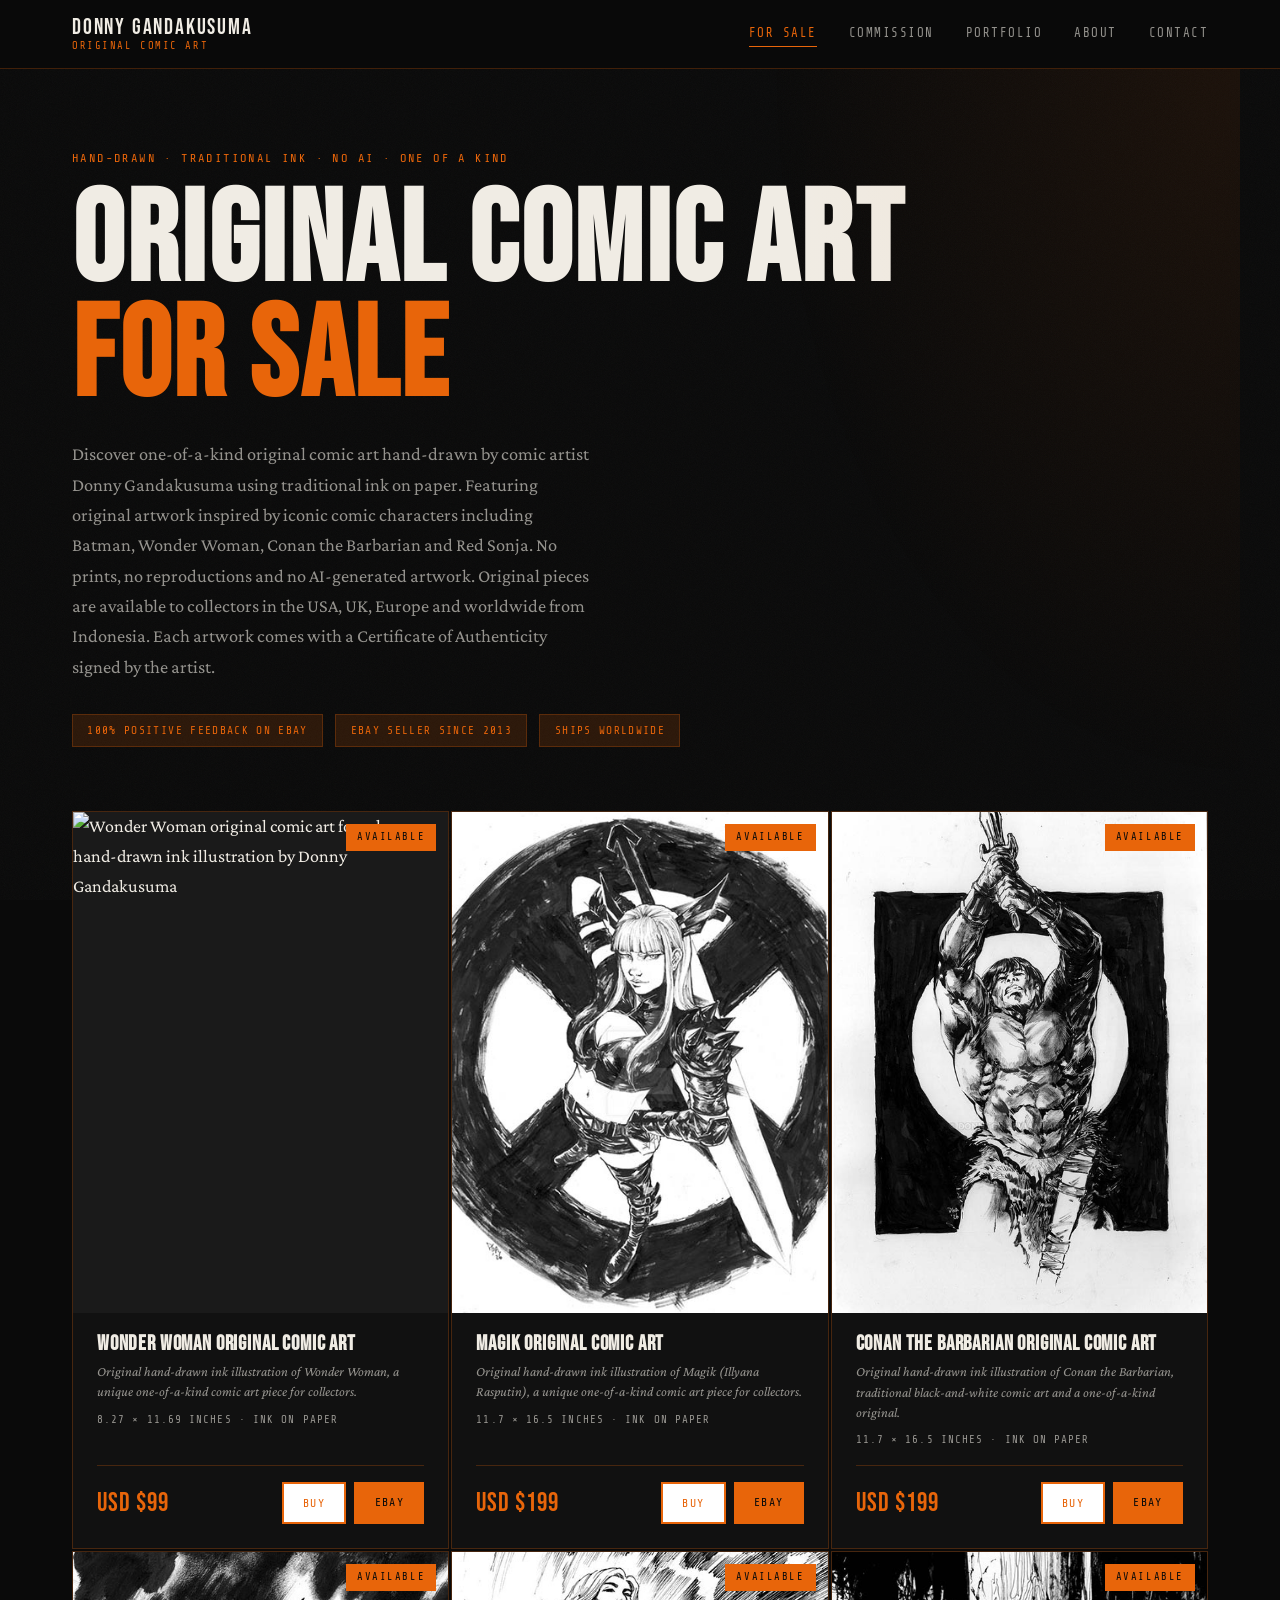
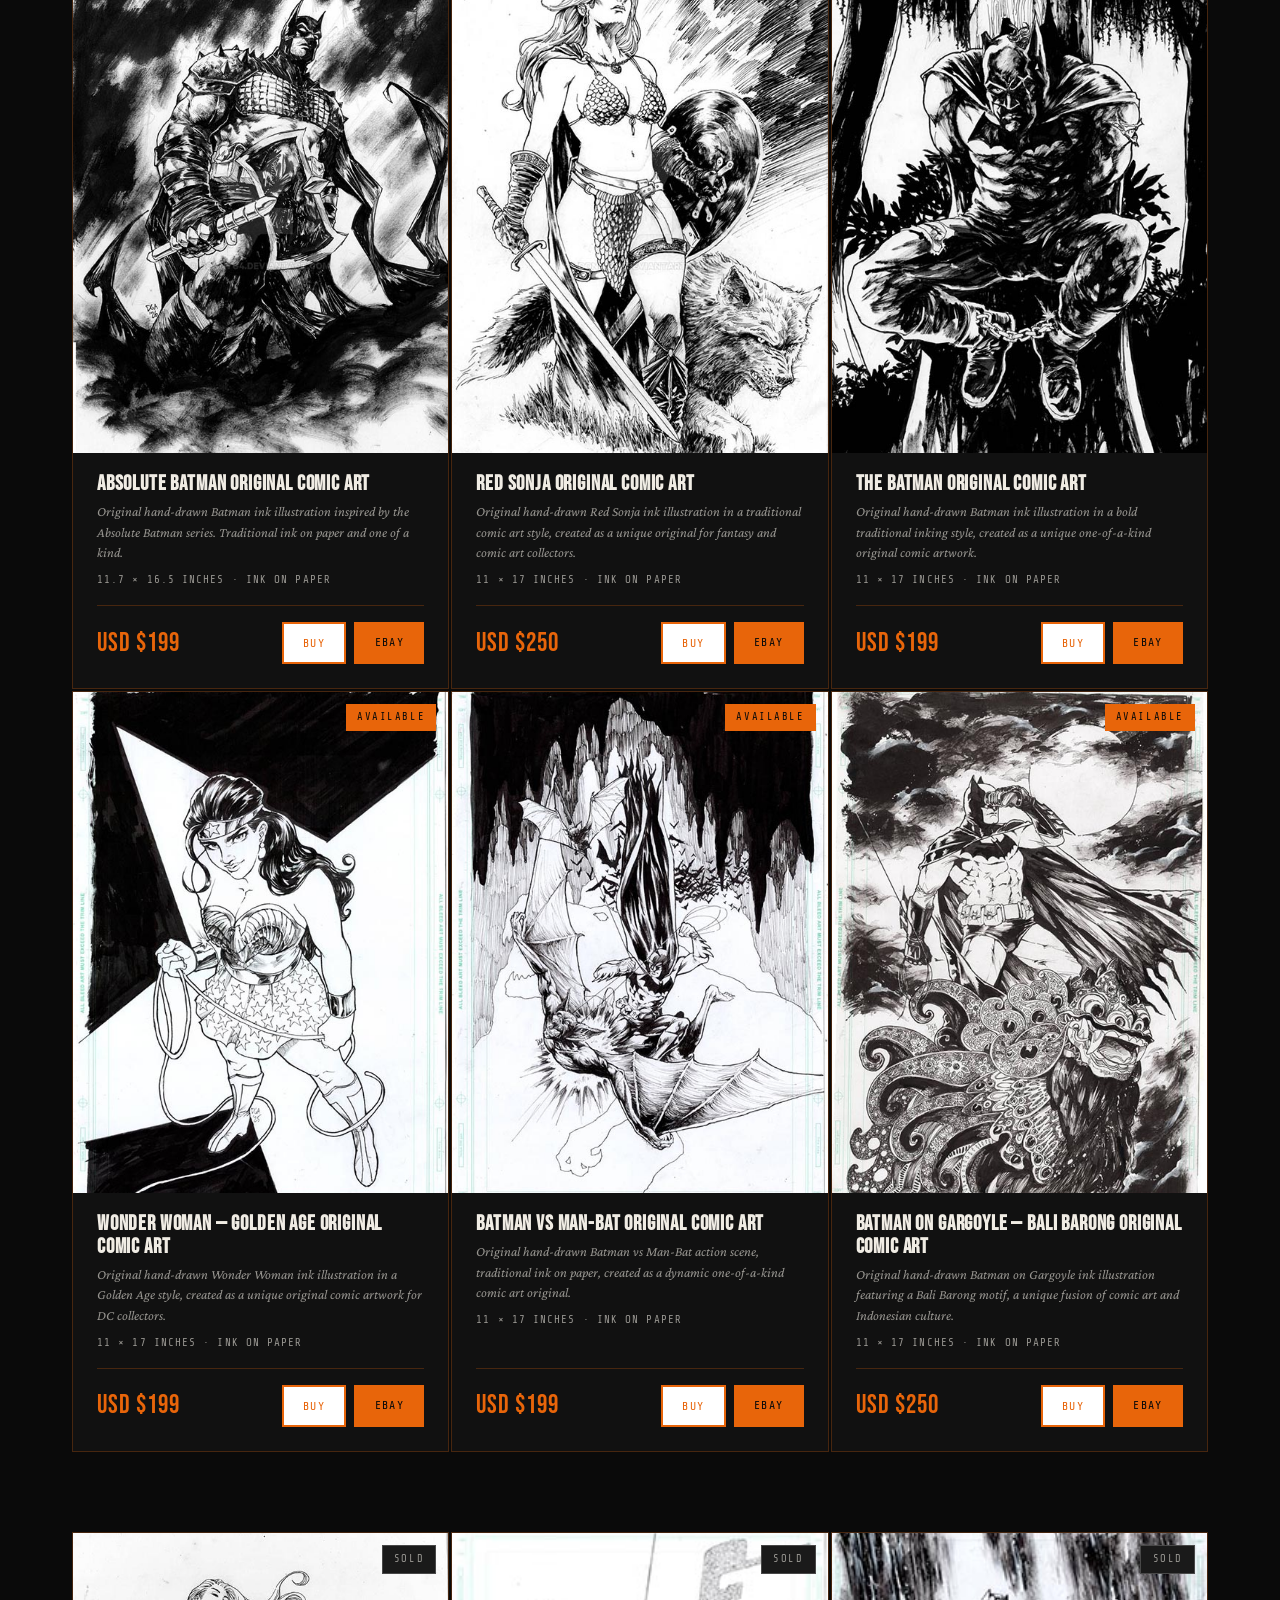
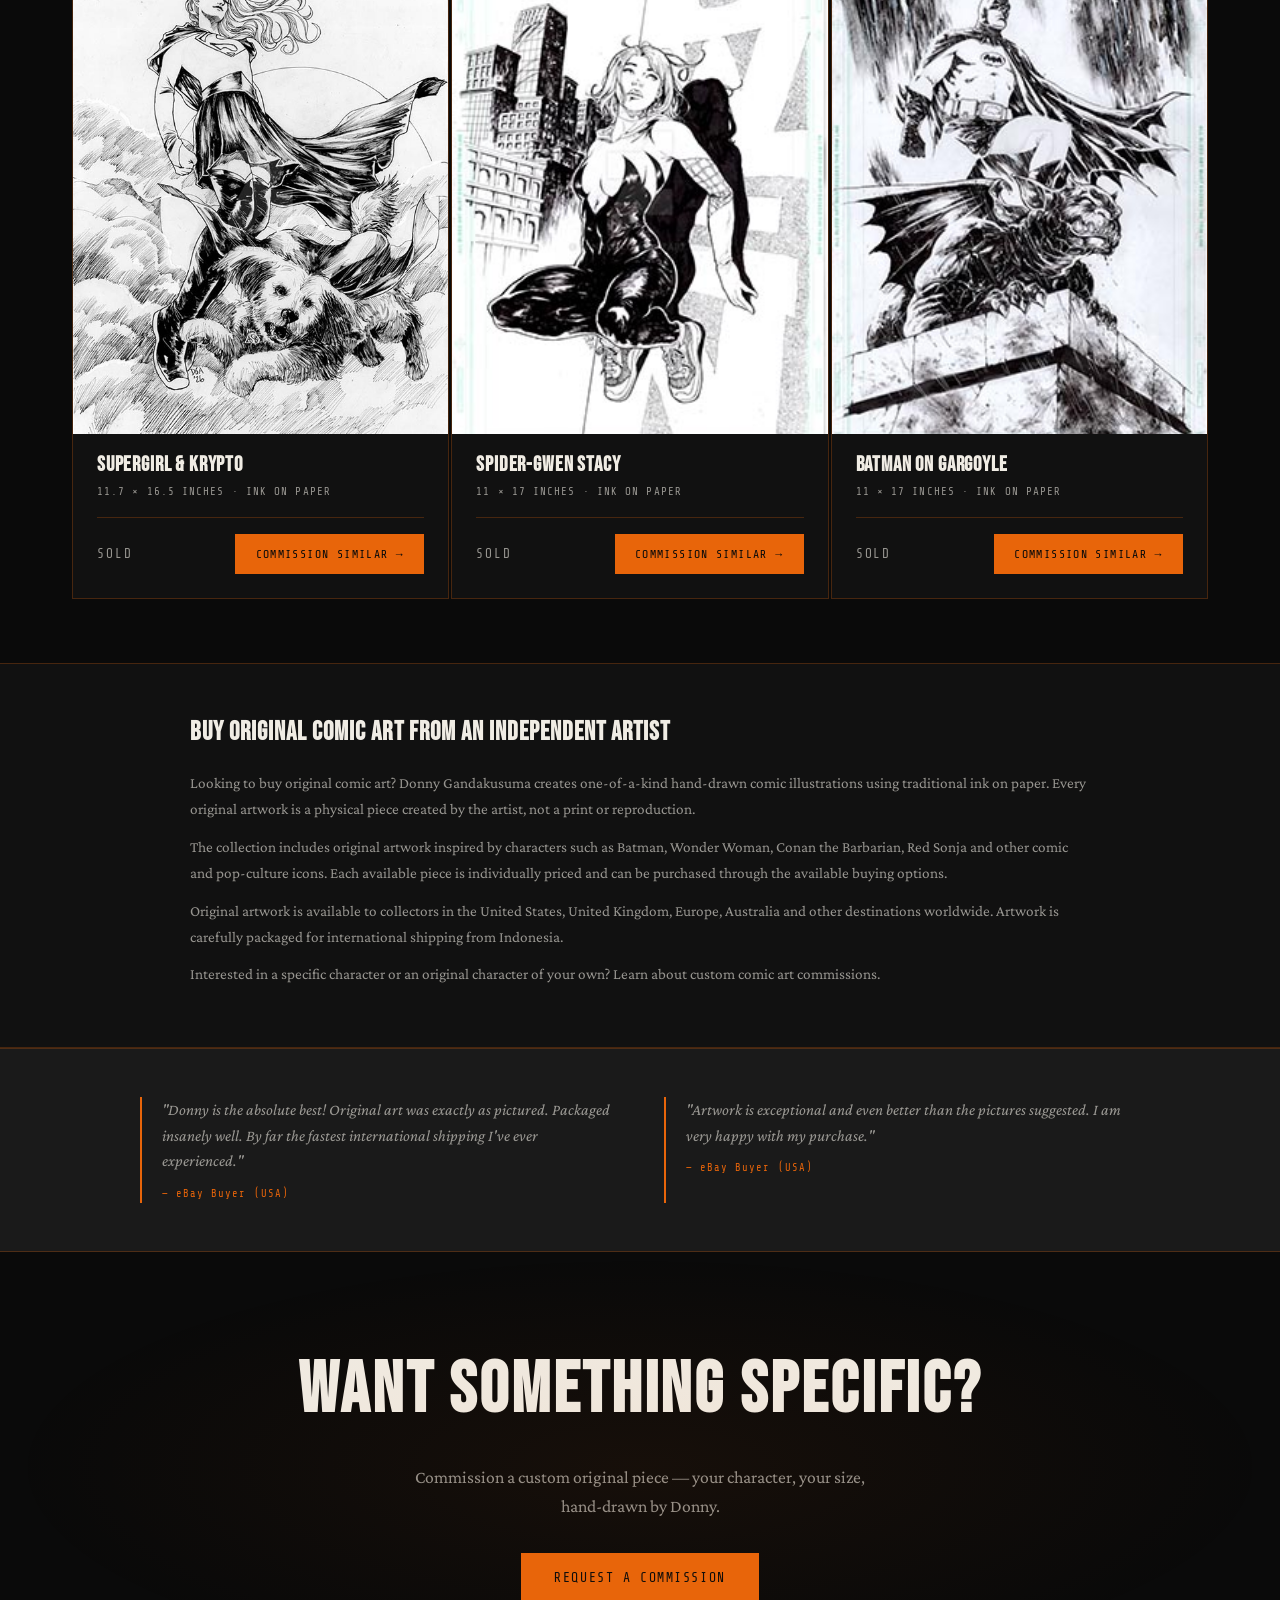
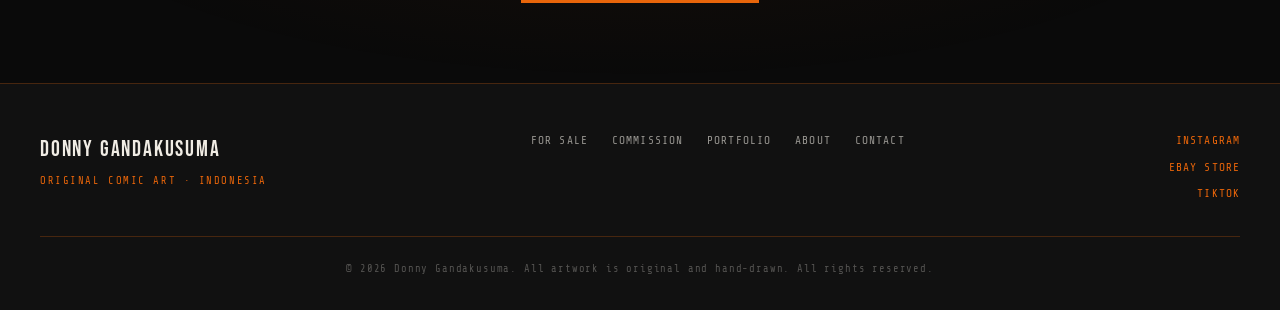
==== commit c3b03875: "Add files via upload" ====
--- a/index.html
+++ b/index.html
@@ -13,7 +13,7 @@
 <meta property="og:url" content="https://www.donnygandakusuma.com/">
 <meta property="og:type" content="website">
 <meta property="og:site_name" content="Donny Gandakusuma Original Comic Art">
-<meta property="og:image" content="https://www.donnygandakusuma.com/images/Wonder%20Woman%20Original%20Art%20small.jpg">
+<meta property="og:image" content="https://www.donnygandakusuma.com/images/wonder-woman.jpg">
 
 <meta name="p:domain_verify" content="7aad872e1aaa33866ecfa6ff37c141c2">
 
@@ -21,6 +21,19 @@
 <link rel="preconnect" href="https://fonts.googleapis.com">
 <link href="https://fonts.googleapis.com/css2?family=Bebas+Neue&family=Crimson+Pro:ital,wght@0,400;0,600;1,400&family=Share+Tech+Mono&display=swap" rel="stylesheet">
 <link rel="stylesheet" href="style.css">
+<style>
+.art-card-link {
+  color: inherit;
+  text-decoration: none;
+}
+.art-card-link:hover {
+  text-decoration: none;
+}
+.art-card-link:focus-visible {
+  outline: 2px solid var(--orange);
+  outline-offset: 4px;
+}
+</style>
 
 <script async src="https://www.googletagmanager.com/gtag/js?id=G-JY4FN2Z0T6"></script>
 <script>
@@ -114,13 +127,18 @@
 
 <section class="sale-grid" aria-label="Available original comic art">
 
-<article class="art-card">
-  <div class="art-img-wrap">
-    <img src="images/Wonder Woman Original Art small.jpg" alt="Wonder Woman original comic art for sale — hand-drawn ink illustration by Donny Gandakusuma" loading="lazy">
-    <span class="badge available">Available</span>
-  </div>
-  <div class="art-info">
-    <h2>Wonder Woman Original Comic Art</h2>
+<!-- Wonder Woman -->
+<article class="art-card">
+  <div class="art-img-wrap">
+    <a href="original-comic-art/wonder-woman-original-comic-art.html" target="_blank" rel="noopener noreferrer" class="art-card-link" aria-label="View Wonder Woman Original Comic Art">
+      <img src="images/Wonder Woman Original Comic Art.jpg" alt="Wonder Woman original comic art for sale — hand-drawn ink illustration by Donny Gandakusuma" loading="lazy">
+    </a>
+    <span class="badge available">Available</span>
+  </div>
+  <div class="art-info">
+    <h2>
+      <a href="original-comic-art/wonder-woman-original-comic-art.html" target="_blank" rel="noopener noreferrer" class="art-card-link">Wonder Woman Original Comic Art</a>
+    </h2>
     <p class="art-desc">Original hand-drawn ink illustration of Wonder Woman, a unique one-of-a-kind comic art piece for collectors.</p>
     <p class="art-size">8.27 × 11.69 inches · Ink on paper</p>
     <div class="art-footer">
@@ -133,13 +151,18 @@
   </div>
 </article>
 
-<article class="art-card">
-  <div class="art-img-wrap">
-    <img src="images/magik.jpg" alt="Magik original comic art for sale — hand-drawn ink illustration by Donny Gandakusuma" loading="lazy">
-    <span class="badge available">Available</span>
-  </div>
-  <div class="art-info">
-    <h2>Magik Original Comic Art</h2>
+<!-- Magik -->
+<article class="art-card">
+  <div class="art-img-wrap">
+    <a href="original-comic-art/magik-original-comic-art.html" target="_blank" rel="noopener noreferrer" class="art-card-link" aria-label="View Magik Original Comic Art">
+      <img src="images/magik.jpg" alt="Magik original comic art for sale — hand-drawn ink illustration by Donny Gandakusuma" loading="lazy">
+    </a>
+    <span class="badge available">Available</span>
+  </div>
+  <div class="art-info">
+    <h2>
+      <a href="original-comic-art/magik-original-comic-art.html" target="_blank" rel="noopener noreferrer" class="art-card-link">Magik Original Comic Art</a>
+    </h2>
     <p class="art-desc">Original hand-drawn ink illustration of Magik (Illyana Rasputin), a unique one-of-a-kind comic art piece for collectors.</p>
     <p class="art-size">11.7 × 16.5 inches · Ink on paper</p>
     <div class="art-footer">
@@ -152,13 +175,18 @@
   </div>
 </article>
 
-<article class="art-card">
-  <div class="art-img-wrap">
-    <img src="images/conan.jpg" alt="Conan the Barbarian original comic art for sale — traditional ink on paper by Donny Gandakusuma" loading="lazy">
-    <span class="badge available">Available</span>
-  </div>
-  <div class="art-info">
-    <h2>Conan the Barbarian Original Comic Art</h2>
+<!-- Conan the Barbarian -->
+<article class="art-card">
+  <div class="art-img-wrap">
+    <a href="original-comic-art/conan-the-barbarian-original-comic-art.html" target="_blank" rel="noopener noreferrer" class="art-card-link" aria-label="View Conan the Barbarian Original Comic Art">
+      <img src="images/conan.jpg" alt="Conan the Barbarian original comic art for sale — traditional ink on paper by Donny Gandakusuma" loading="lazy">
+    </a>
+    <span class="badge available">Available</span>
+  </div>
+  <div class="art-info">
+    <h2>
+      <a href="original-comic-art/conan-the-barbarian-original-comic-art.html" target="_blank" rel="noopener noreferrer" class="art-card-link">Conan the Barbarian Original Comic Art</a>
+    </h2>
     <p class="art-desc">Original hand-drawn ink illustration of Conan the Barbarian, traditional black-and-white comic art and a one-of-a-kind original.</p>
     <p class="art-size">11.7 × 16.5 inches · Ink on paper</p>
     <div class="art-footer">
@@ -171,13 +199,18 @@
   </div>
 </article>
 
-<article class="art-card">
-  <div class="art-img-wrap">
-    <img src="images/absolute-batman.jpg" alt="Absolute Batman original comic art for sale — hand-drawn ink illustration by Donny Gandakusuma" loading="lazy">
-    <span class="badge available">Available</span>
-  </div>
-  <div class="art-info">
-    <h2>Absolute Batman Original Comic Art</h2>
+<!-- Absolute Batman -->
+<article class="art-card">
+  <div class="art-img-wrap">
+    <a href="original-comic-art/absolute-batman-original-comic-art.html" target="_blank" rel="noopener noreferrer" class="art-card-link" aria-label="View Absolute Batman Original Comic Art">
+      <img src="images/absolute-batman.jpg" alt="Absolute Batman original comic art for sale — hand-drawn ink illustration by Donny Gandakusuma" loading="lazy">
+    </a>
+    <span class="badge available">Available</span>
+  </div>
+  <div class="art-info">
+    <h2>
+      <a href="original-comic-art/absolute-batman-original-comic-art.html" target="_blank" rel="noopener noreferrer" class="art-card-link">Absolute Batman Original Comic Art</a>
+    </h2>
     <p class="art-desc">Original hand-drawn Batman ink illustration inspired by the Absolute Batman series. Traditional ink on paper and one of a kind.</p>
     <p class="art-size">11.7 × 16.5 inches · Ink on paper</p>
     <div class="art-footer">
@@ -190,13 +223,18 @@
   </div>
 </article>
 
-<article class="art-card">
-  <div class="art-img-wrap">
-    <img src="images/red-sonja.jpg" alt="Red Sonja original comic art for sale — hand-drawn ink illustration by Donny Gandakusuma" loading="lazy">
-    <span class="badge available">Available</span>
-  </div>
-  <div class="art-info">
-    <h2>Red Sonja Original Comic Art</h2>
+<!-- Red Sonja -->
+<article class="art-card">
+  <div class="art-img-wrap">
+    <a href="original-comic-art/red-sonja-original-comic-art.html" target="_blank" rel="noopener noreferrer" class="art-card-link" aria-label="View Red Sonja Original Comic Art">
+      <img src="images/red-sonja.jpg" alt="Red Sonja original comic art for sale — hand-drawn ink illustration by Donny Gandakusuma" loading="lazy">
+    </a>
+    <span class="badge available">Available</span>
+  </div>
+  <div class="art-info">
+    <h2>
+      <a href="original-comic-art/red-sonja-original-comic-art.html" target="_blank" rel="noopener noreferrer" class="art-card-link">Red Sonja Original Comic Art</a>
+    </h2>
     <p class="art-desc">Original hand-drawn Red Sonja ink illustration in a traditional comic art style, created as a unique original for fantasy and comic art collectors.</p>
     <p class="art-size">11 × 17 inches · Ink on paper</p>
     <div class="art-footer">
@@ -209,13 +247,18 @@
   </div>
 </article>
 
-<article class="art-card">
-  <div class="art-img-wrap">
-    <img src="images/the-batman.jpg" alt="The Batman original comic art for sale — traditional ink on paper by Donny Gandakusuma" loading="lazy">
-    <span class="badge available">Available</span>
-  </div>
-  <div class="art-info">
-    <h2>The Batman Original Comic Art</h2>
+<!-- The Batman -->
+<article class="art-card">
+  <div class="art-img-wrap">
+    <a href="original-comic-art/the-batman-original-comic-art.html" target="_blank" rel="noopener noreferrer" class="art-card-link" aria-label="View The Batman Original Comic Art">
+      <img src="images/the-batman.jpg" alt="The Batman original comic art for sale — traditional ink on paper by Donny Gandakusuma" loading="lazy">
+    </a>
+    <span class="badge available">Available</span>
+  </div>
+  <div class="art-info">
+    <h2>
+      <a href="original-comic-art/the-batman-original-comic-art.html" target="_blank" rel="noopener noreferrer" class="art-card-link">The Batman Original Comic Art</a>
+    </h2>
     <p class="art-desc">Original hand-drawn Batman ink illustration in a bold traditional inking style, created as a unique one-of-a-kind original comic artwork.</p>
     <p class="art-size">11 × 17 inches · Ink on paper</p>
     <div class="art-footer">
@@ -228,13 +271,18 @@
   </div>
 </article>
 
-<article class="art-card">
-  <div class="art-img-wrap">
-    <img src="images/wonder-woman.jpg" alt="Wonder Woman Golden Age original comic art for sale — hand-drawn ink by Donny Gandakusuma" loading="lazy">
-    <span class="badge available">Available</span>
-  </div>
-  <div class="art-info">
-    <h2>Wonder Woman — Golden Age Original Comic Art</h2>
+<!-- Wonder Woman - Golden Age -->
+<article class="art-card">
+  <div class="art-img-wrap">
+    <a href="original-comic-art/wonder-woman-golden-age-original-comic-art.html" target="_blank" rel="noopener noreferrer" class="art-card-link" aria-label="View Wonder Woman Golden Age Original Comic Art">
+      <img src="images/wonder-woman.jpg" alt="Wonder Woman Golden Age original comic art for sale — hand-drawn ink by Donny Gandakusuma" loading="lazy">
+    </a>
+    <span class="badge available">Available</span>
+  </div>
+  <div class="art-info">
+    <h2>
+      <a href="original-comic-art/wonder-woman-golden-age-original-comic-art.html" target="_blank" rel="noopener noreferrer" class="art-card-link">Wonder Woman — Golden Age Original Comic Art</a>
+    </h2>
     <p class="art-desc">Original hand-drawn Wonder Woman ink illustration in a Golden Age style, created as a unique original comic artwork for DC collectors.</p>
     <p class="art-size">11 × 17 inches · Ink on paper</p>
     <div class="art-footer">
@@ -247,13 +295,18 @@
   </div>
 </article>
 
-<article class="art-card">
-  <div class="art-img-wrap">
-    <img src="images/batman-manbat.jpg" alt="Batman vs Man-Bat original comic art for sale — hand-drawn traditional ink by Donny Gandakusuma" loading="lazy">
-    <span class="badge available">Available</span>
-  </div>
-  <div class="art-info">
-    <h2>Batman vs Man-Bat Original Comic Art</h2>
+<!-- Batman vs Man-Bat -->
+<article class="art-card">
+  <div class="art-img-wrap">
+    <a href="original-comic-art/batman-vs-man-bat-original-comic-art.html" target="_blank" rel="noopener noreferrer" class="art-card-link" aria-label="View Batman vs Man-Bat Original Comic Art">
+      <img src="images/batman-manbat.jpg" alt="Batman vs Man-Bat original comic art for sale — hand-drawn traditional ink by Donny Gandakusuma" loading="lazy">
+    </a>
+    <span class="badge available">Available</span>
+  </div>
+  <div class="art-info">
+    <h2>
+      <a href="original-comic-art/batman-vs-man-bat-original-comic-art.html" target="_blank" rel="noopener noreferrer" class="art-card-link">Batman vs Man-Bat Original Comic Art</a>
+    </h2>
     <p class="art-desc">Original hand-drawn Batman vs Man-Bat action scene, traditional ink on paper, created as a dynamic one-of-a-kind comic art original.</p>
     <p class="art-size">11 × 17 inches · Ink on paper</p>
     <div class="art-footer">
@@ -266,13 +319,18 @@
   </div>
 </article>
 
-<article class="art-card">
-  <div class="art-img-wrap">
-    <img src="images/batman-barong.jpg" alt="Batman on Gargoyle Bali Barong original comic art for sale — hand-drawn ink by Donny Gandakusuma" loading="lazy">
-    <span class="badge available">Available</span>
-  </div>
-  <div class="art-info">
-    <h2>Batman on Gargoyle — Bali Barong Original Comic Art</h2>
+<!-- Batman on Gargoyle - Bali Barong -->
+<article class="art-card">
+  <div class="art-img-wrap">
+    <a href="original-comic-art/batman-on-gargoyle-bali-barong-original-comic-art.html" target="_blank" rel="noopener noreferrer" class="art-card-link" aria-label="View Batman on Gargoyle Bali Barong Original Comic Art">
+      <img src="images/batman-barong.jpg" alt="Batman on Gargoyle Bali Barong original comic art for sale — hand-drawn ink by Donny Gandakusuma" loading="lazy">
+    </a>
+    <span class="badge available">Available</span>
+  </div>
+  <div class="art-info">
+    <h2>
+      <a href="original-comic-art/batman-on-gargoyle-bali-barong-original-comic-art.html" target="_blank" rel="noopener noreferrer" class="art-card-link">Batman on Gargoyle — Bali Barong Original Comic Art</a>
+    </h2>
     <p class="art-desc">Original hand-drawn Batman on Gargoyle ink illustration featuring a Bali Barong motif, a unique fusion of comic art and Indonesian culture.</p>
     <p class="art-size">11 × 17 inches · Ink on paper</p>
     <div class="art-footer">
@@ -435,4 +493,4 @@
 </script>
 
 </body>
-</html>
+</html>
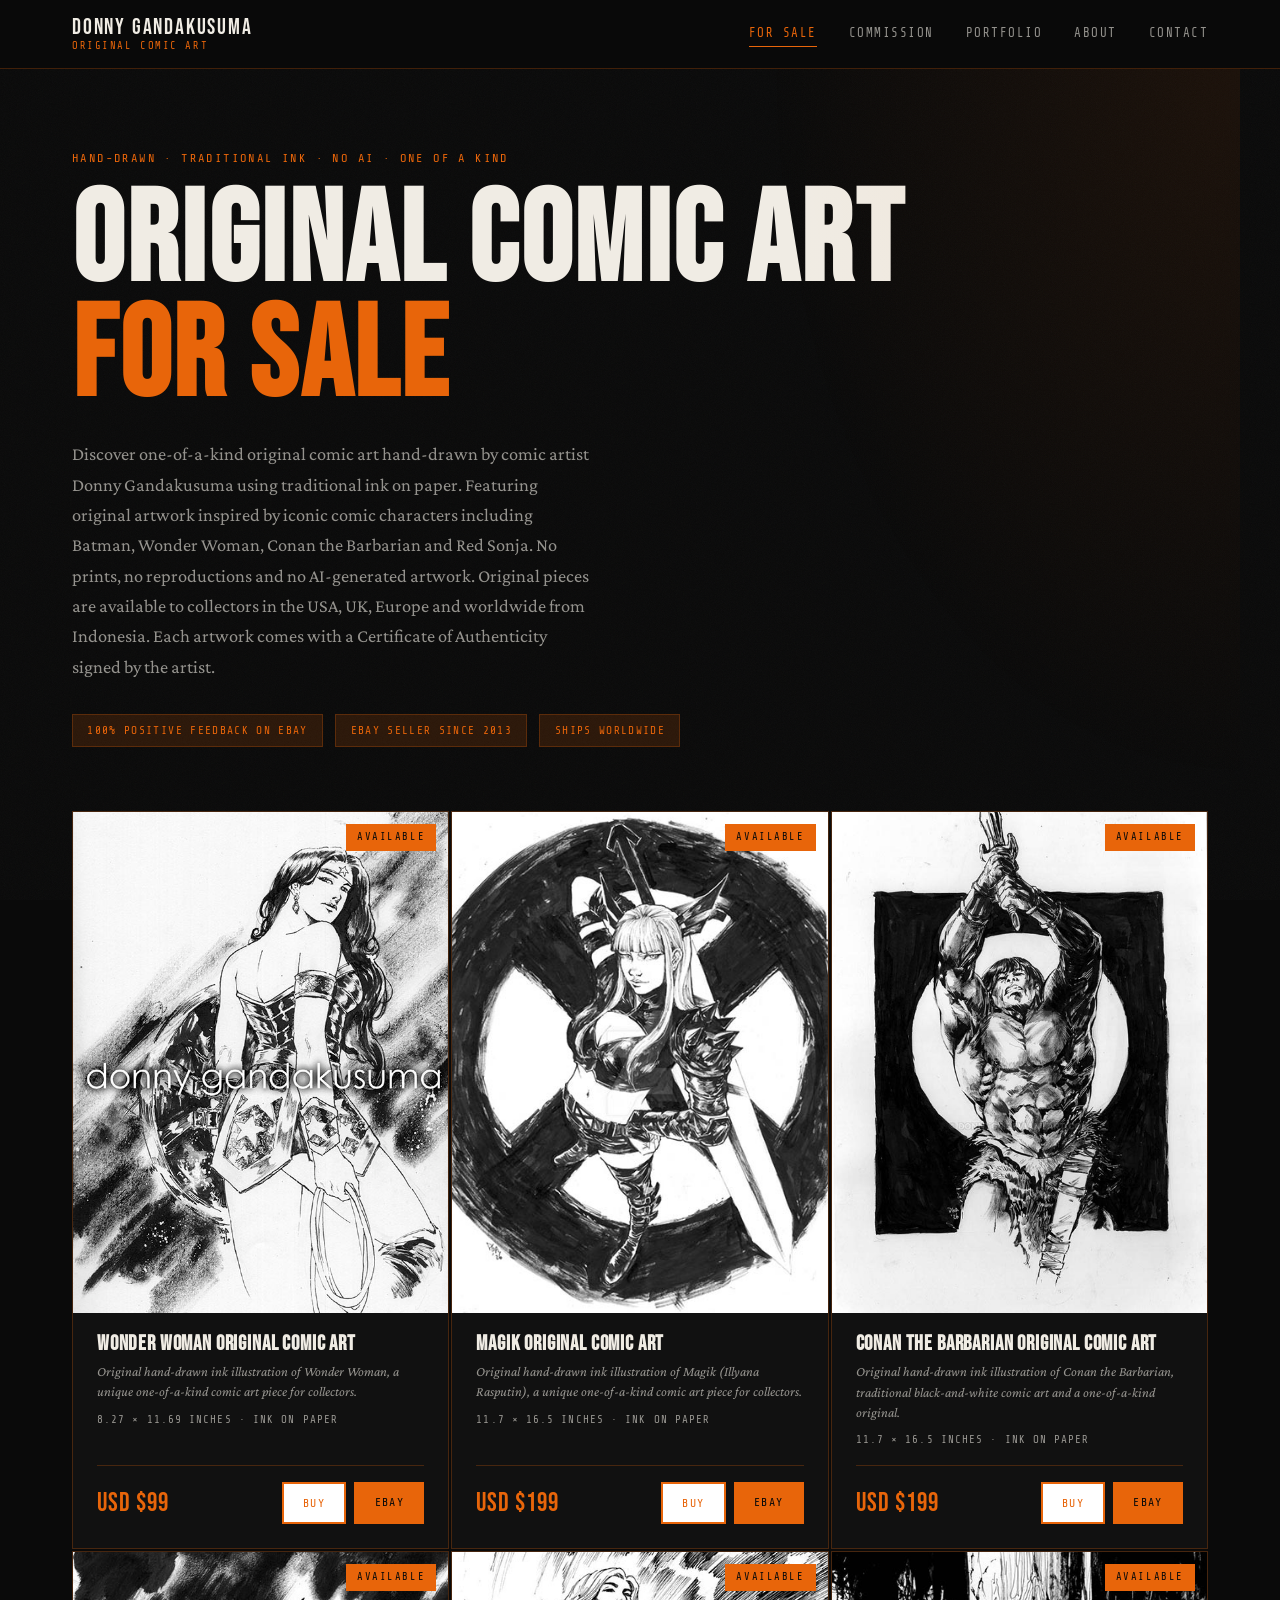
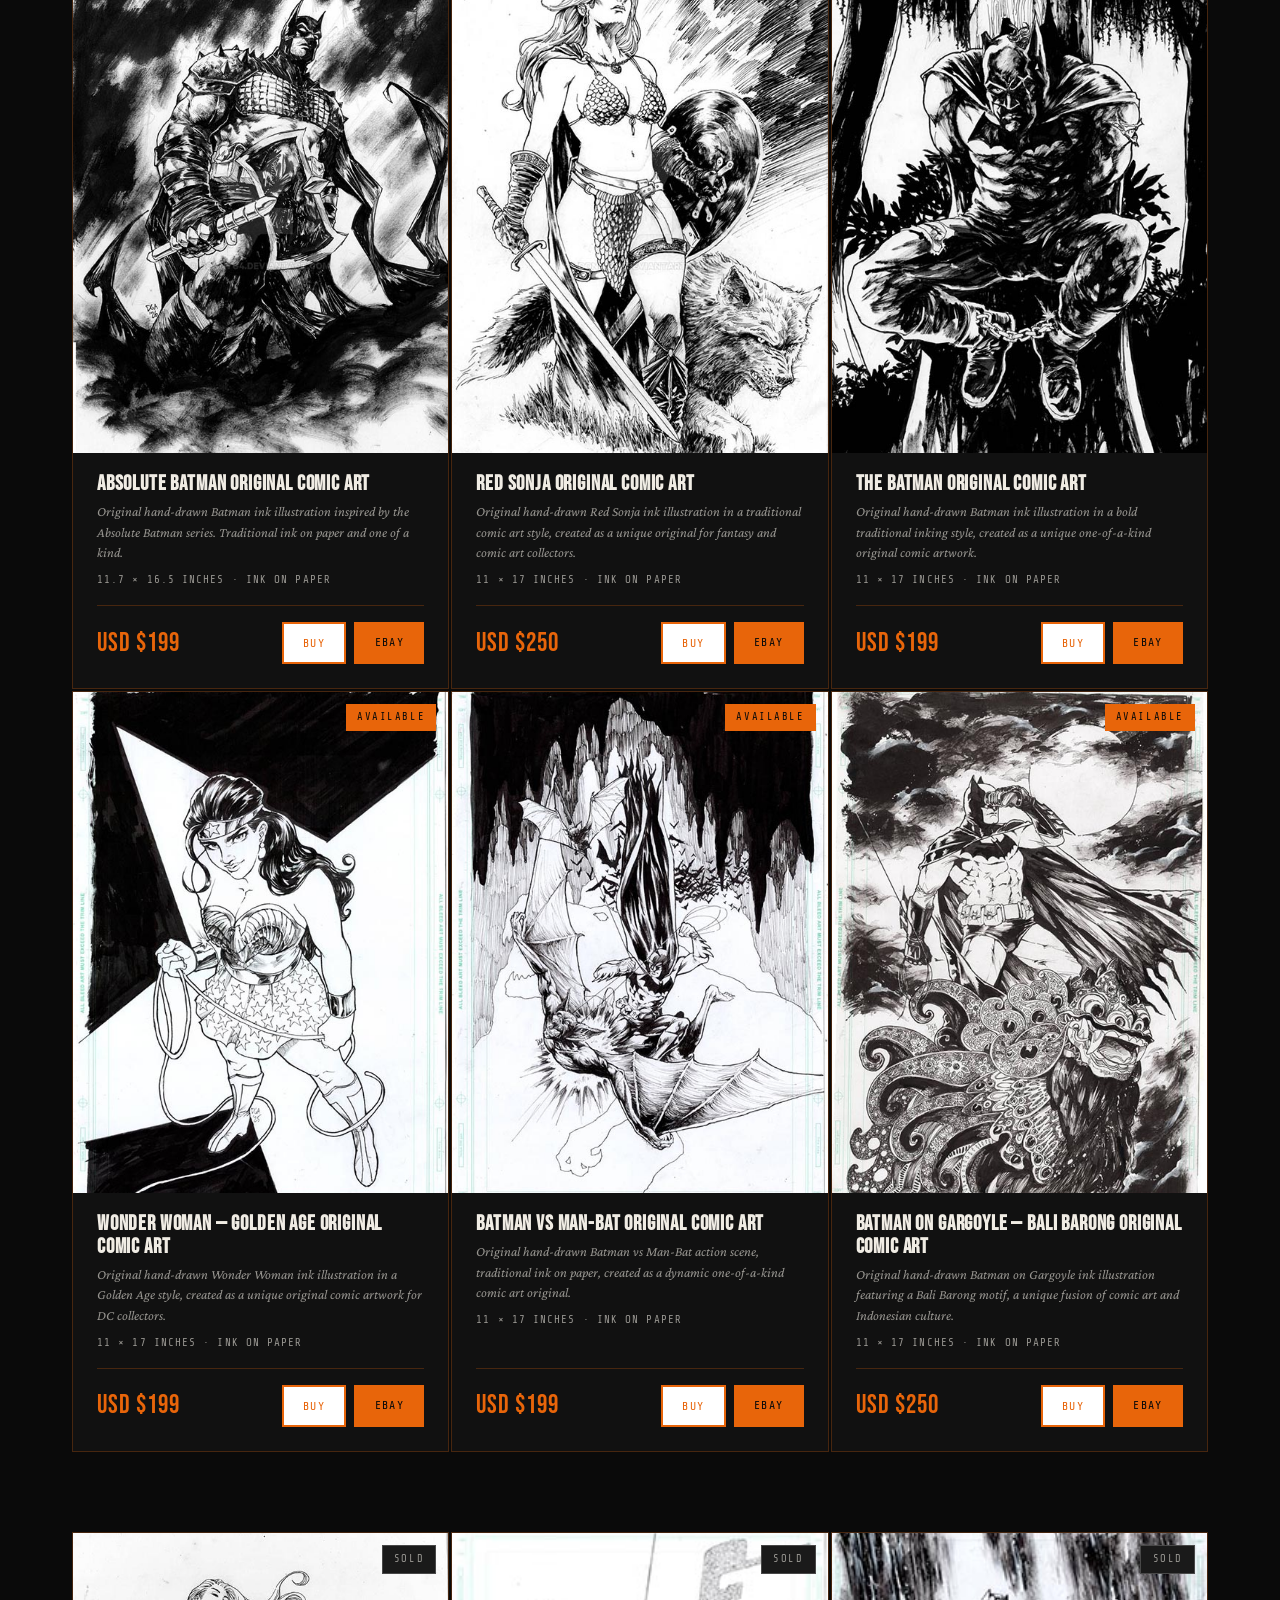
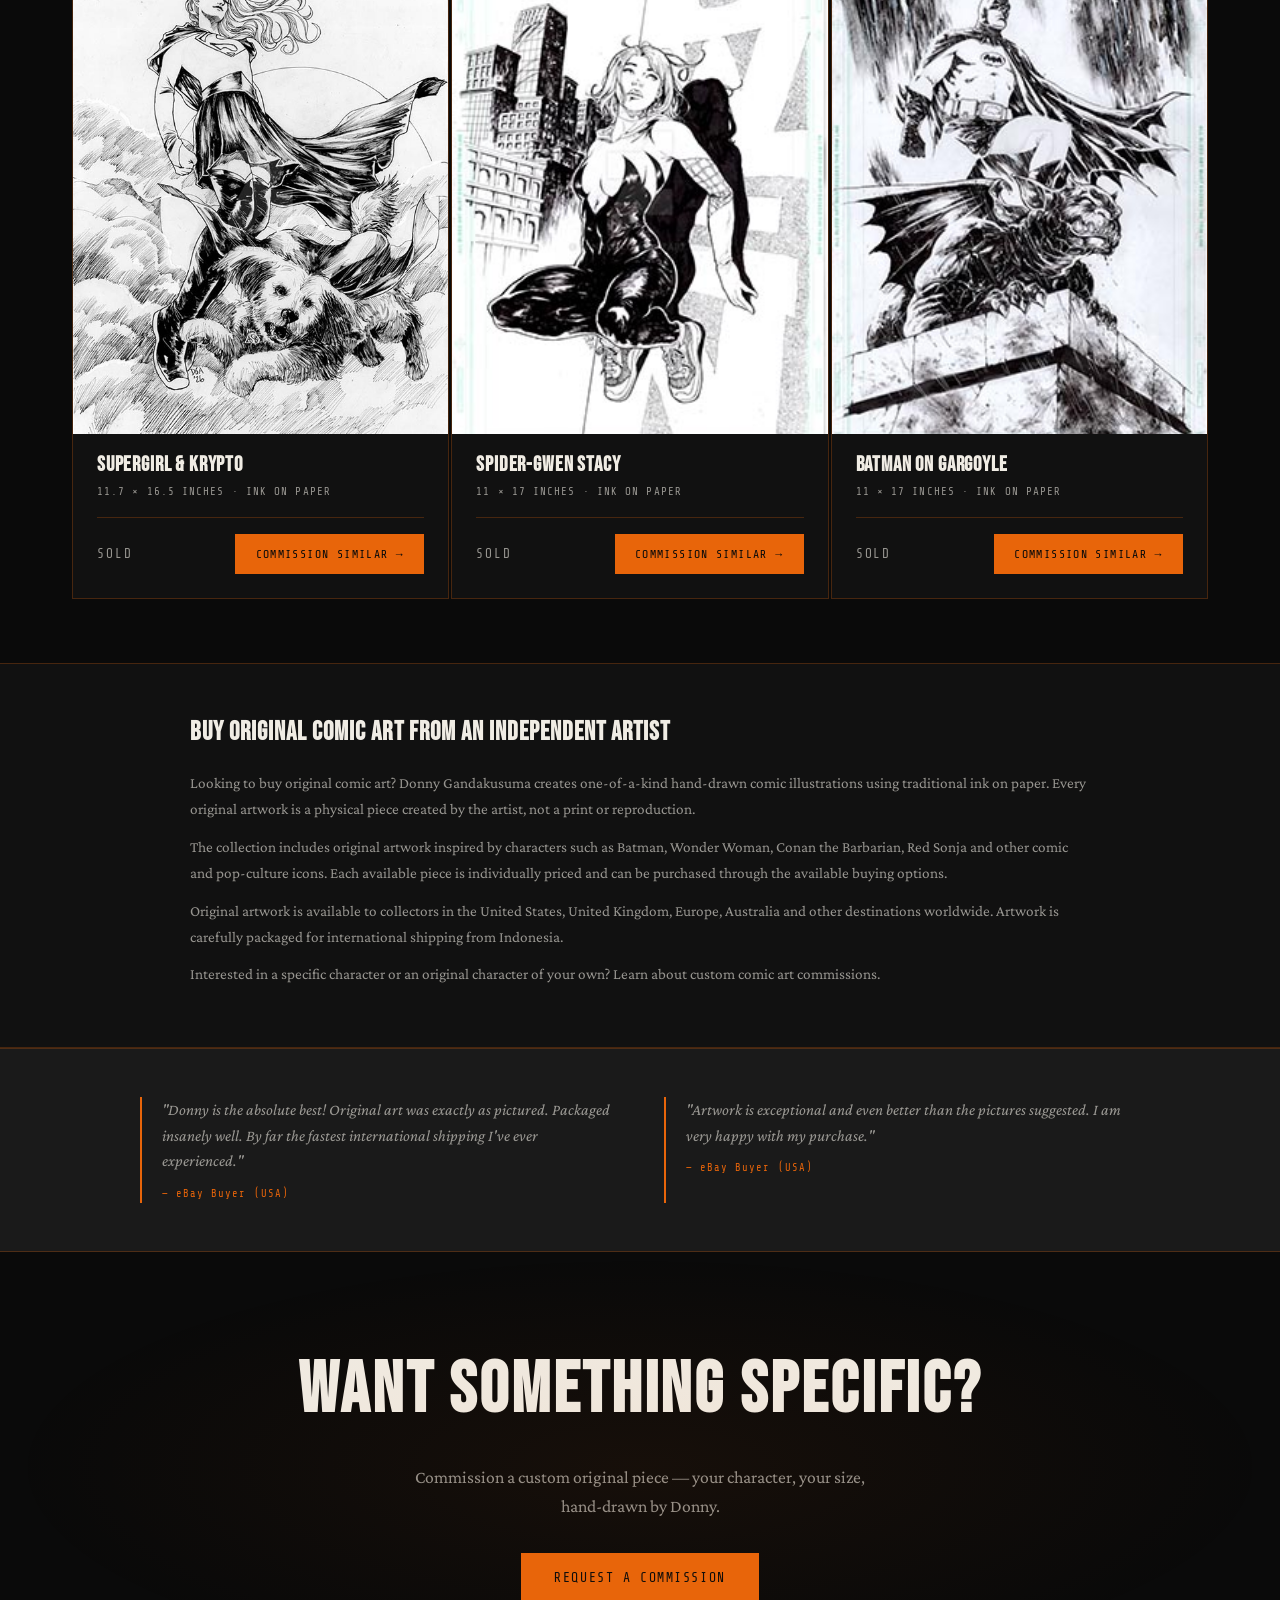
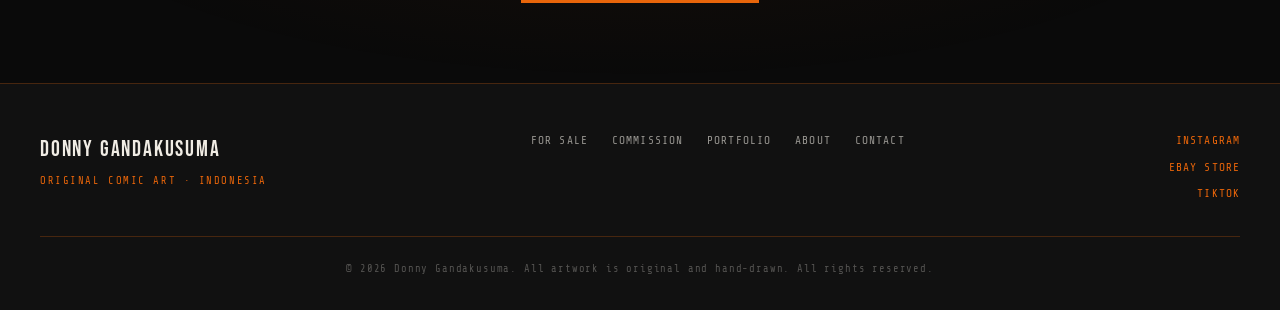
==== commit ddff9e24: "Update index.html" ====
--- a/index.html
+++ b/index.html
@@ -13,7 +13,7 @@
 <meta property="og:url" content="https://www.donnygandakusuma.com/">
 <meta property="og:type" content="website">
 <meta property="og:site_name" content="Donny Gandakusuma Original Comic Art">
-<meta property="og:image" content="https://www.donnygandakusuma.com/images/wonder-woman.jpg">
+<meta property="og:image" content="https://www.donnygandakusuma.com/images/Wonder%20Woman%20Original%20Art%20small.jpg">
 
 <meta name="p:domain_verify" content="7aad872e1aaa33866ecfa6ff37c141c2">
 
@@ -131,7 +131,7 @@
 <article class="art-card">
   <div class="art-img-wrap">
     <a href="original-comic-art/wonder-woman-original-comic-art.html" target="_blank" rel="noopener noreferrer" class="art-card-link" aria-label="View Wonder Woman Original Comic Art">
-      <img src="images/Wonder Woman Original Comic Art.jpg" alt="Wonder Woman original comic art for sale — hand-drawn ink illustration by Donny Gandakusuma" loading="lazy">
+      <img src="images/Wonder Woman Original Art small.jpg" alt="Wonder Woman original comic art for sale — hand-drawn ink illustration by Donny Gandakusuma" loading="lazy">
     </a>
     <span class="badge available">Available</span>
   </div>
@@ -493,4 +493,4 @@
 </script>
 
 </body>
-</html>+</html>
